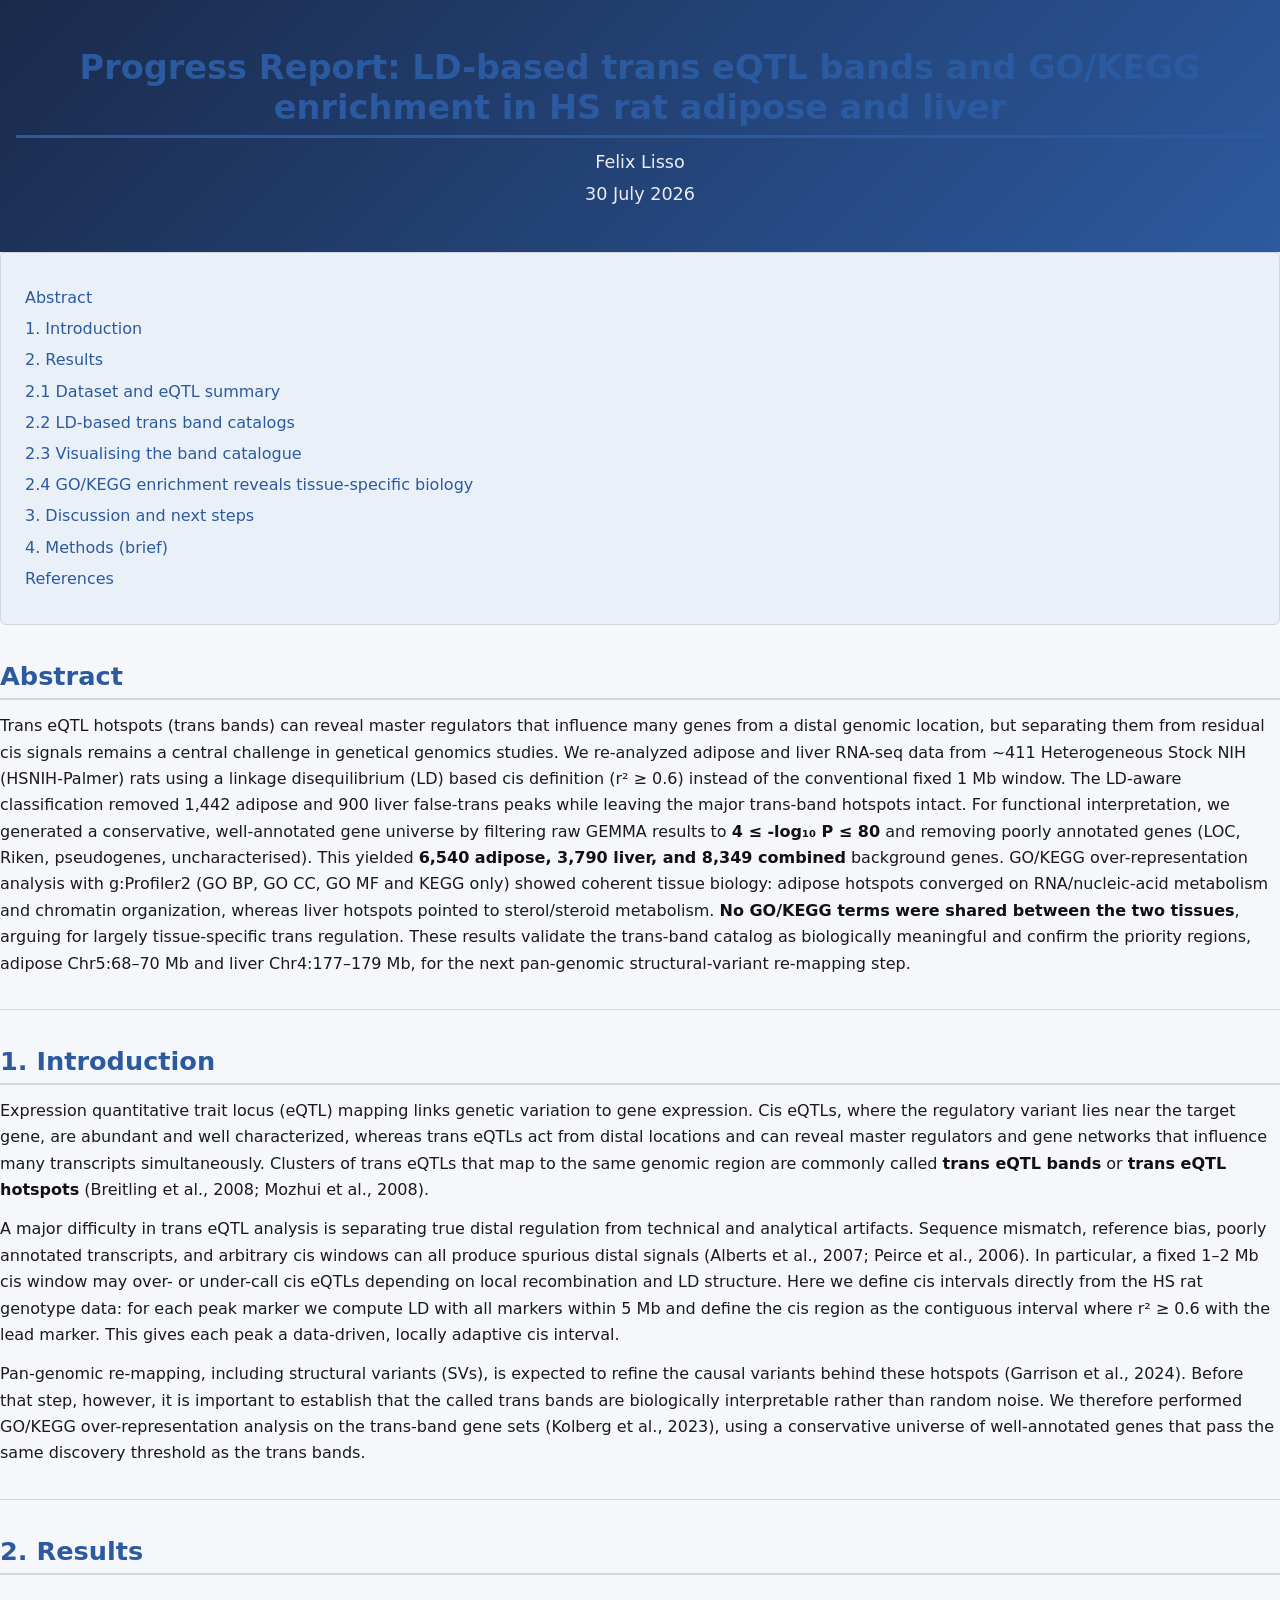
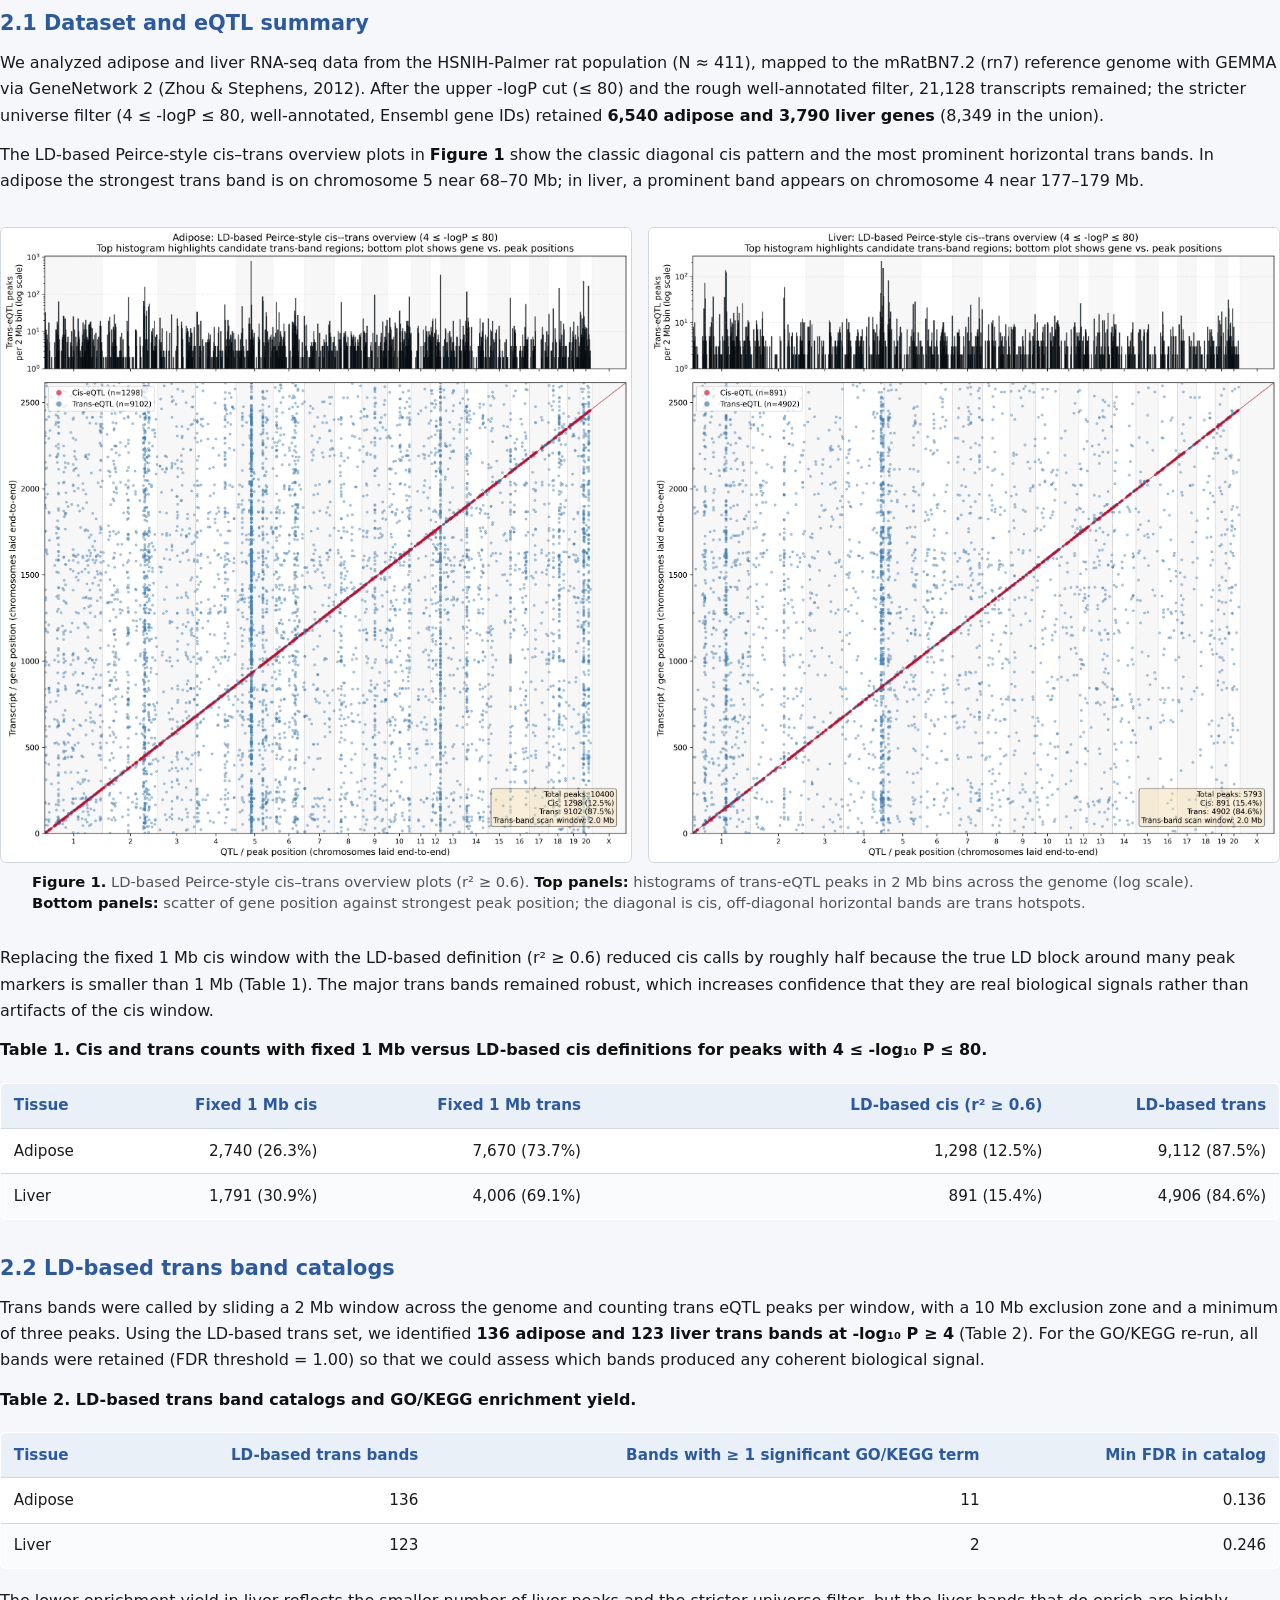
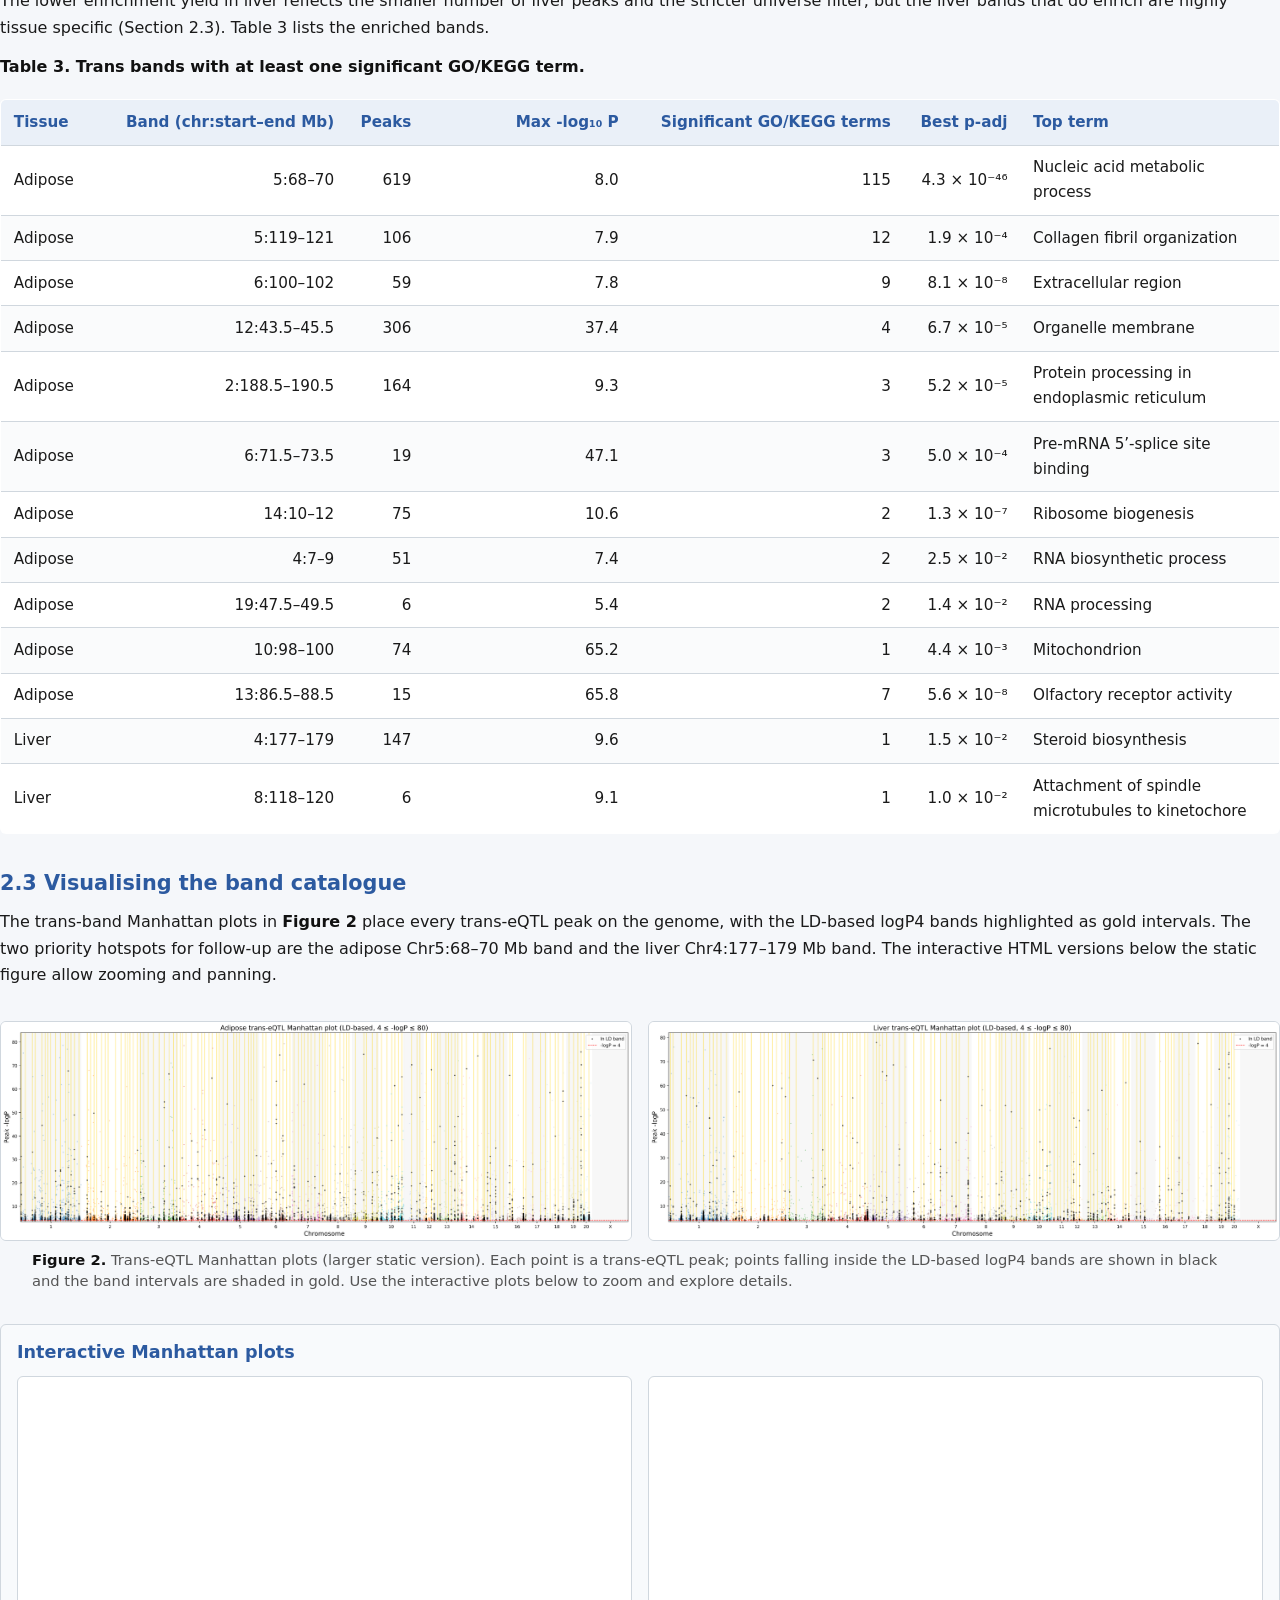
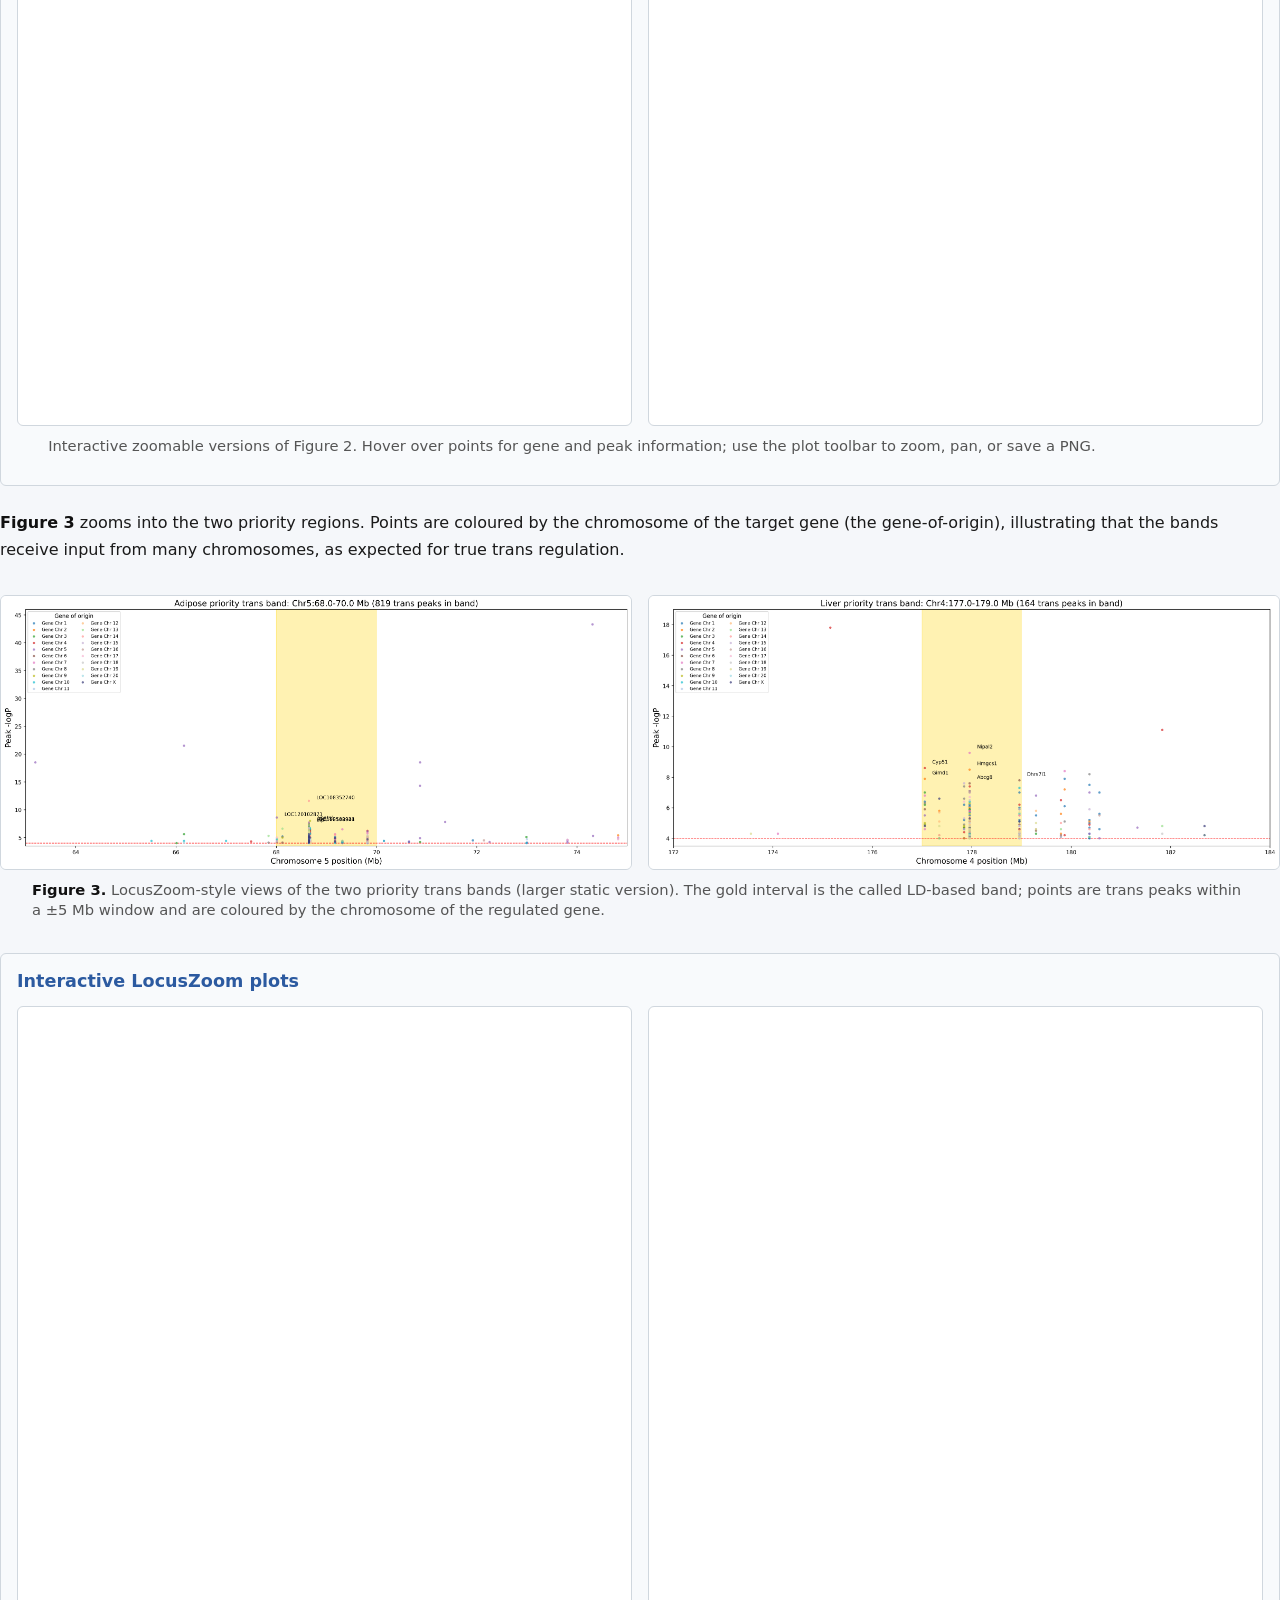
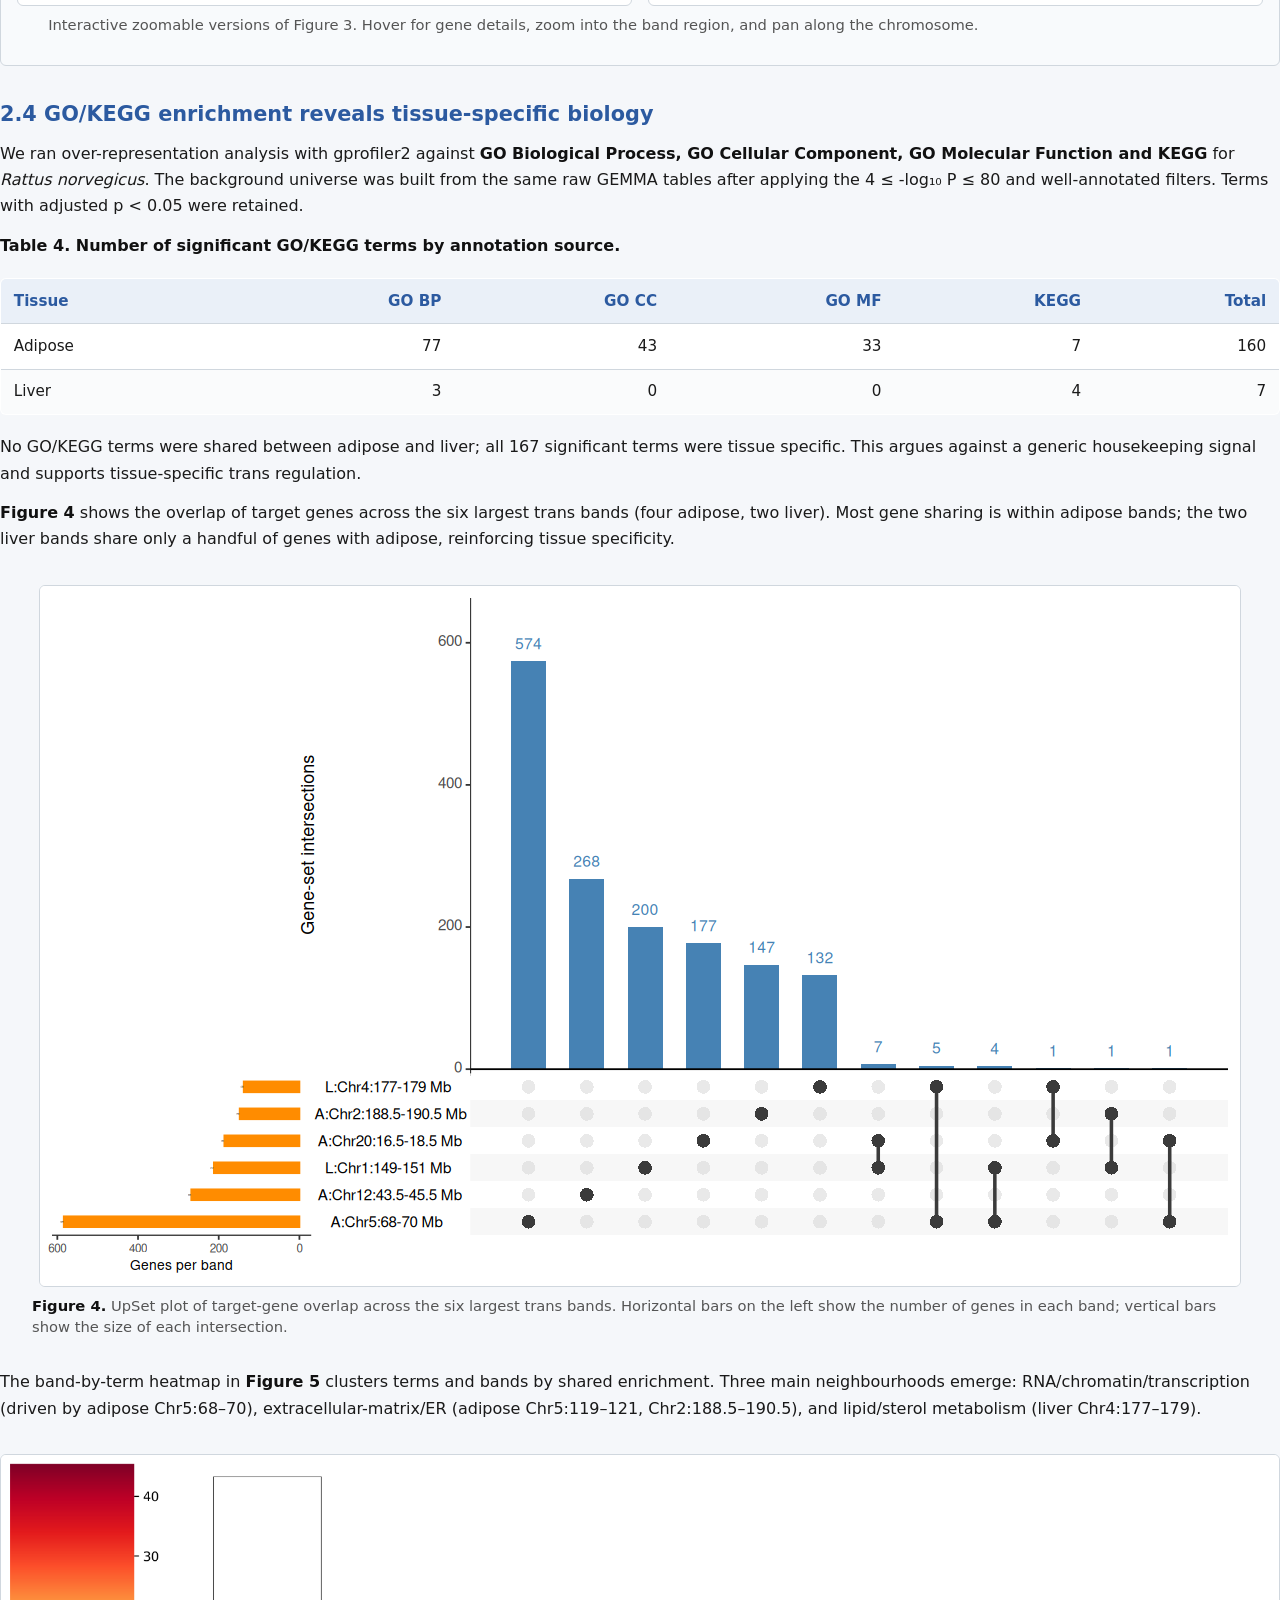
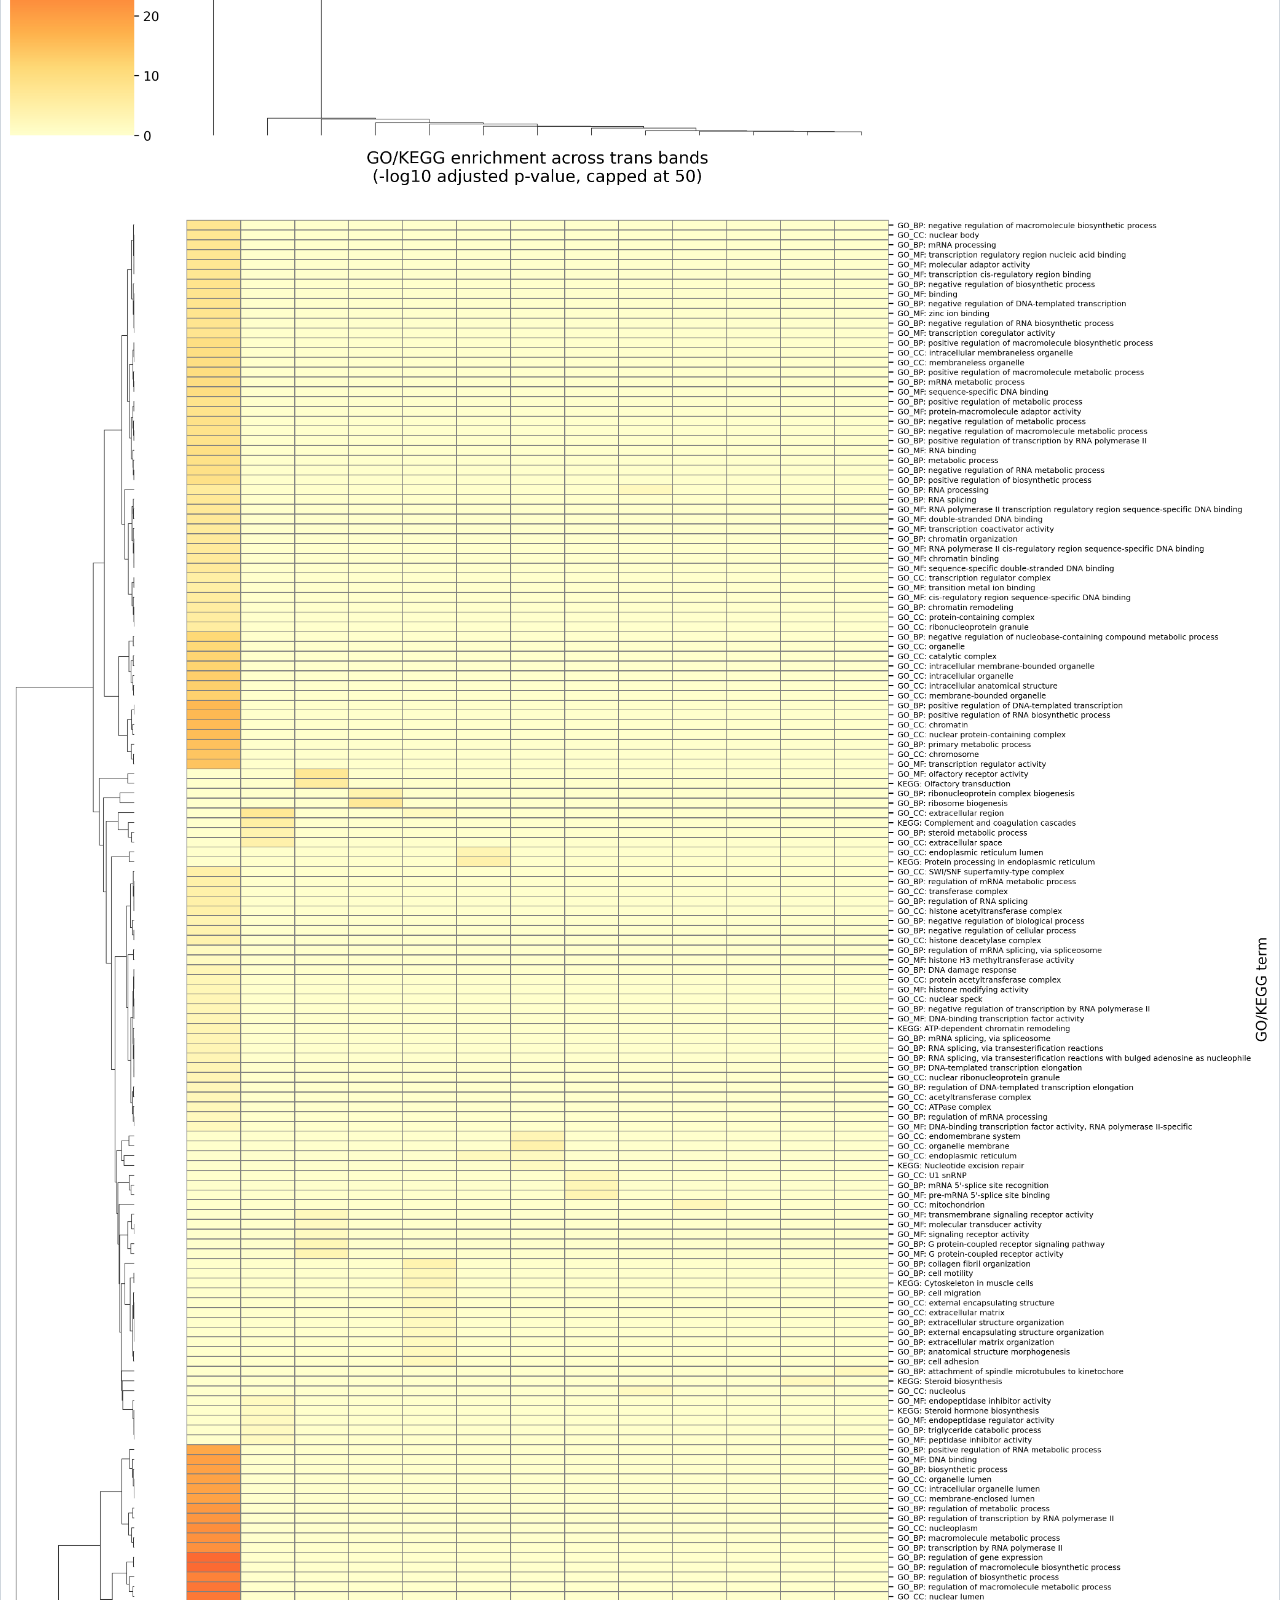
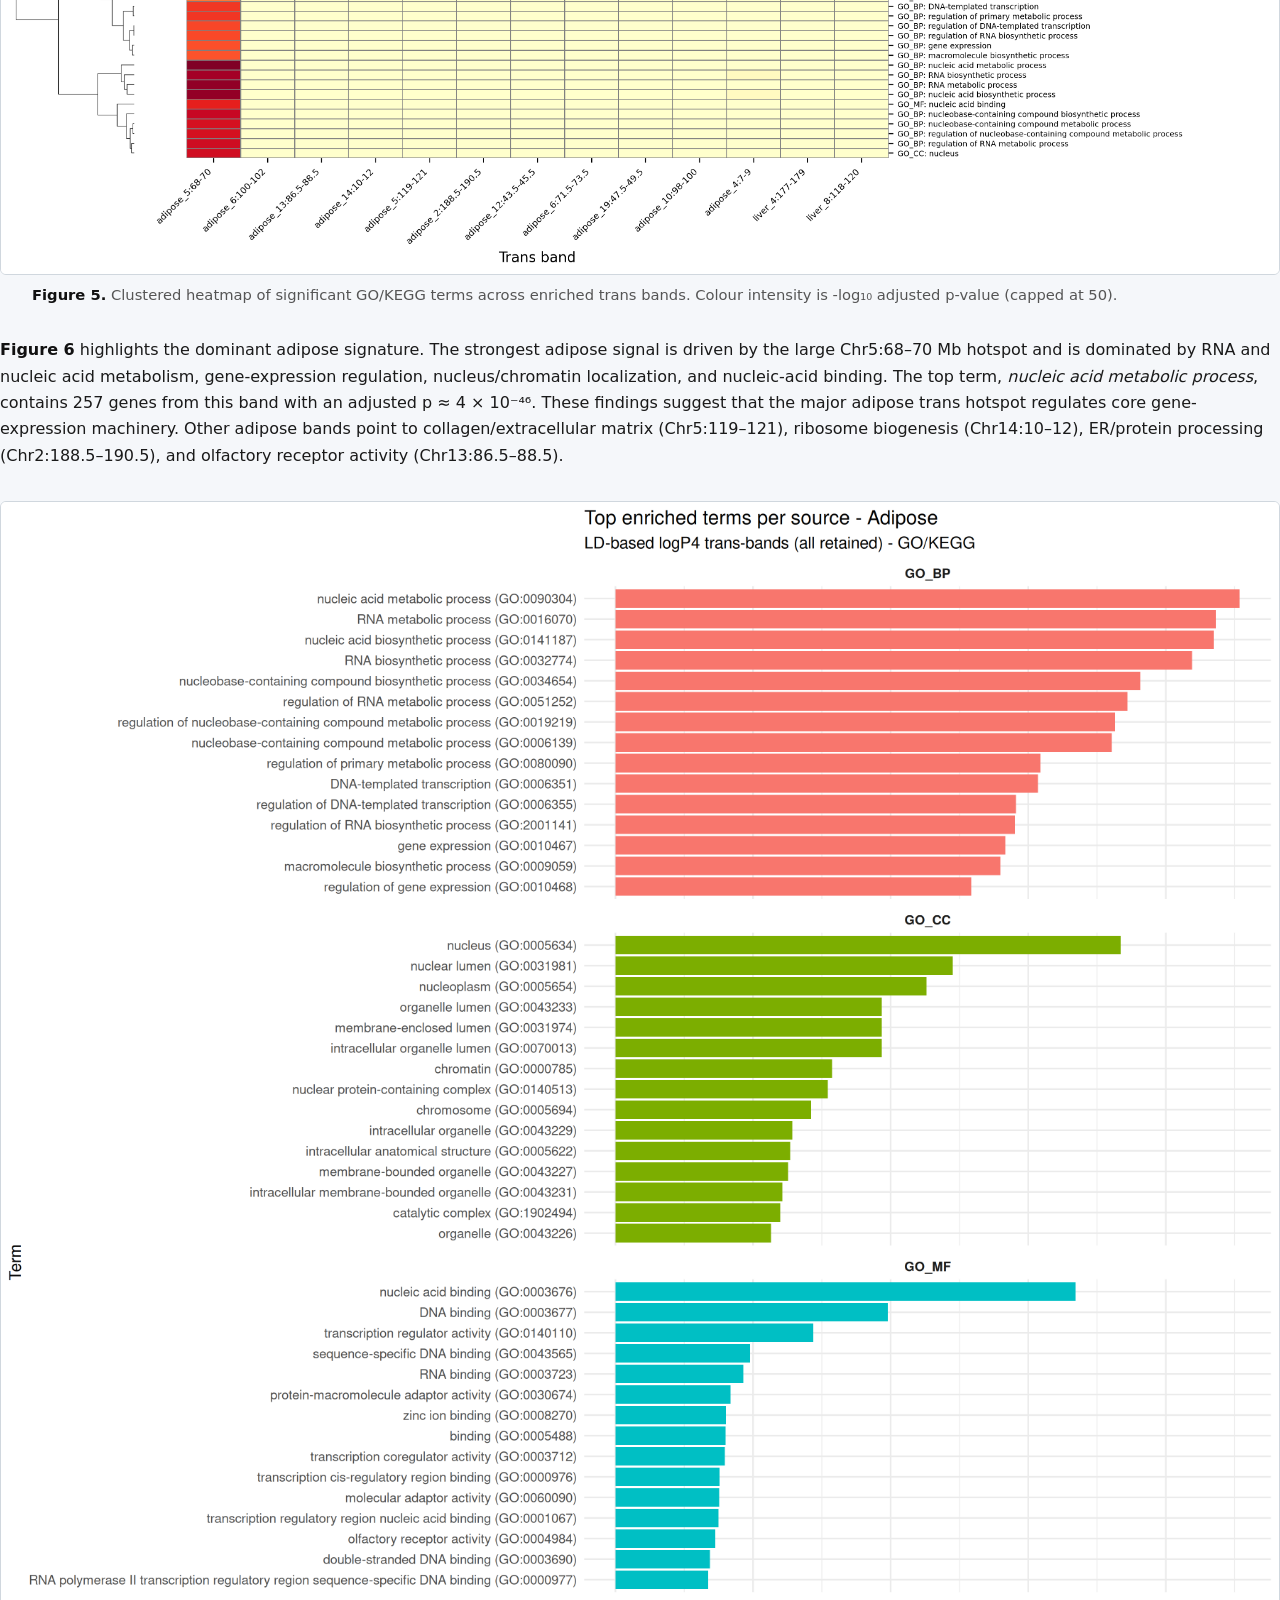
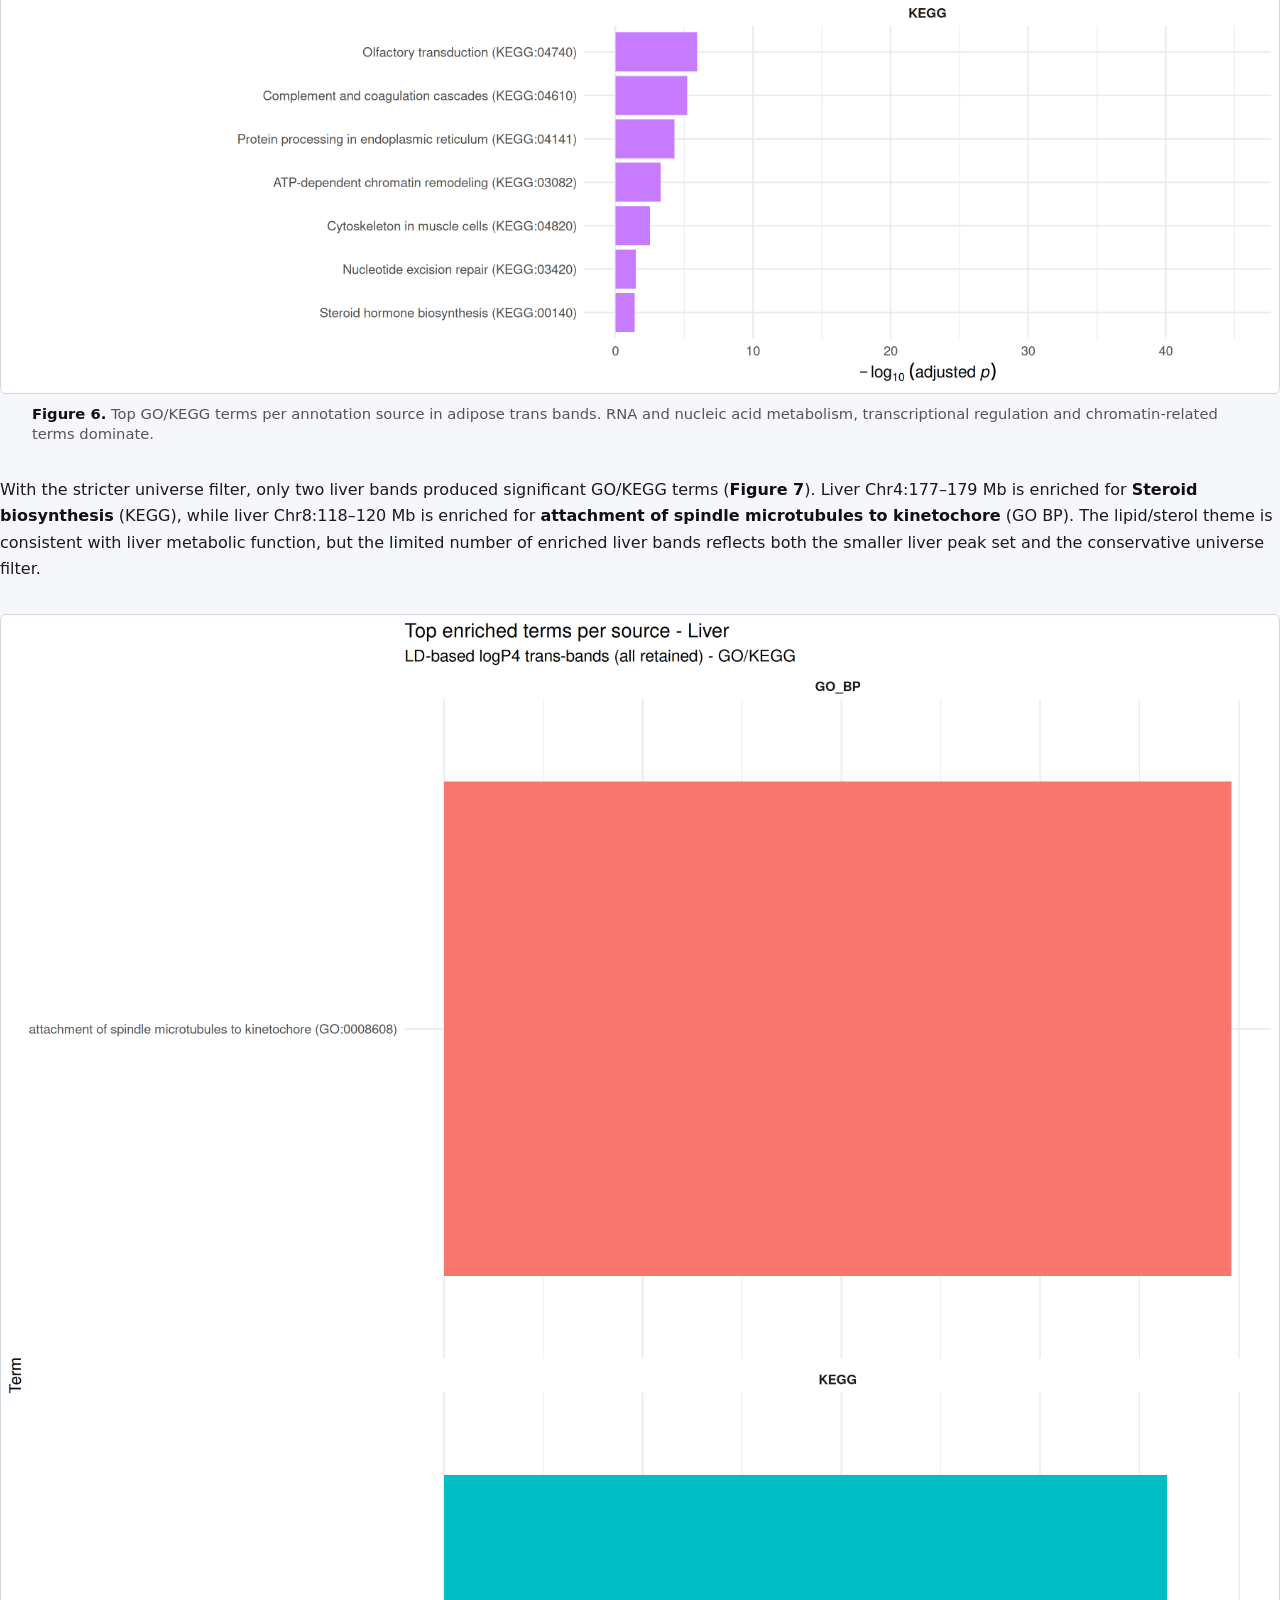
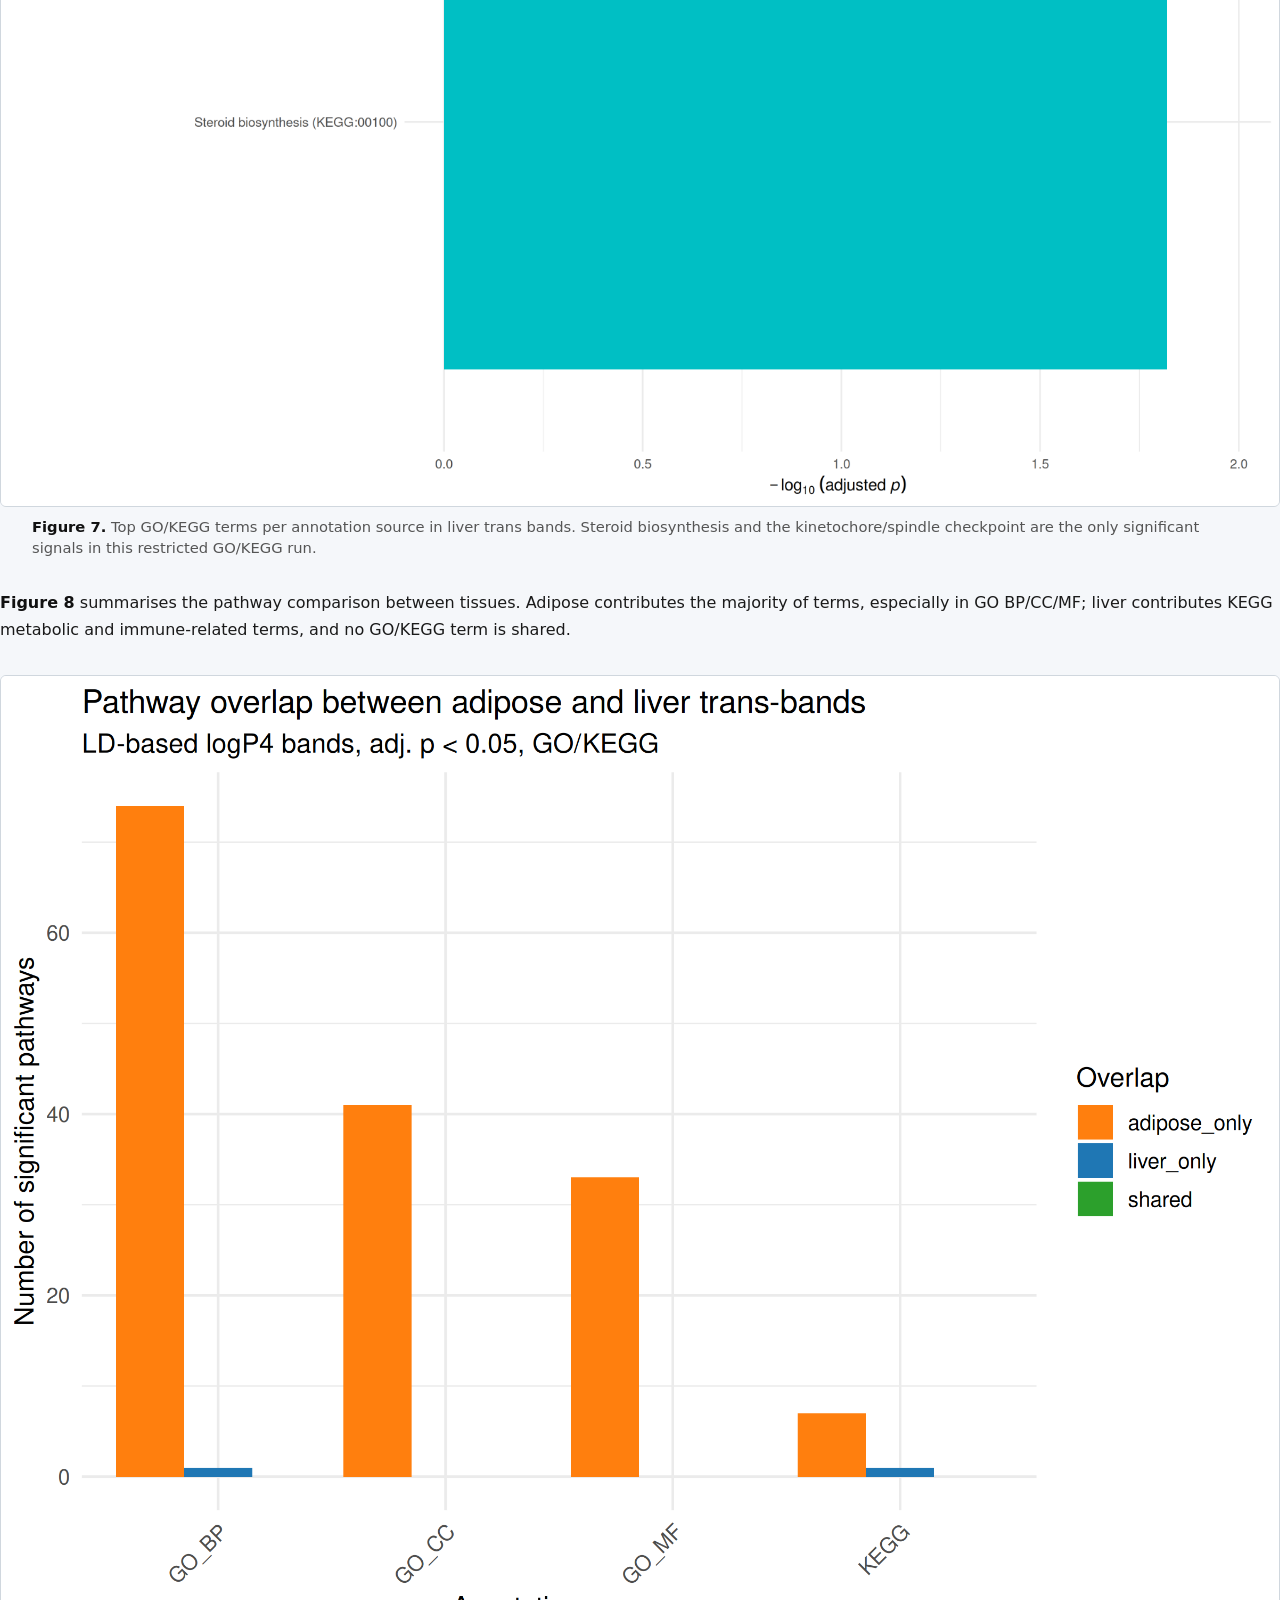
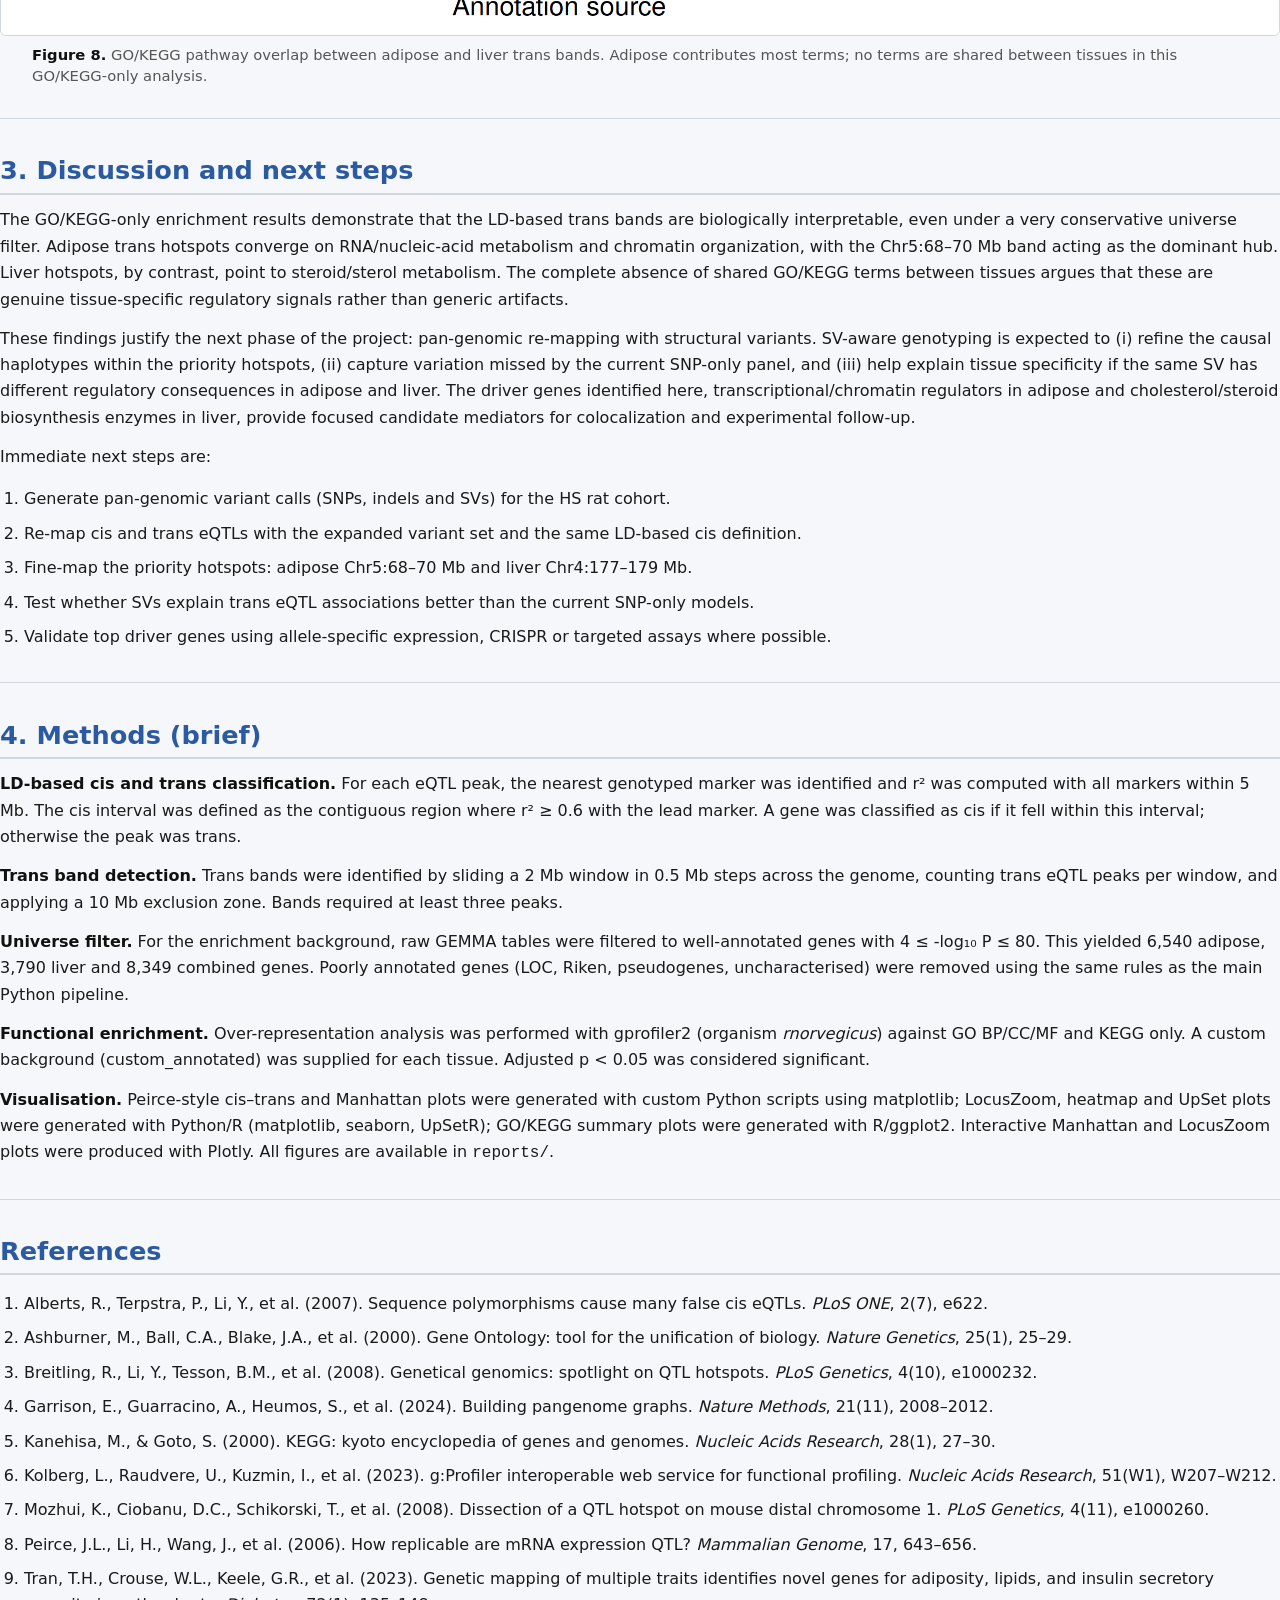
==== index.html @ fefc5298 "Initial report: HS rats adipose-liver eQTL trans-bands (interactive)" ====
<!DOCTYPE html>
<html xmlns="http://www.w3.org/1999/xhtml" lang="" xml:lang="">
<head>
  <meta charset="utf-8" />
  <meta name="generator" content="pandoc" />
  <meta name="viewport" content="width=device-width, initial-scale=1.0, user-scalable=yes" />
  <meta name="author" content="Felix Lisso" />
  <meta name="dcterms.date" content="2026-07-30" />
  <title>Progress Report: LD-based trans eQTL bands and GO/KEGG enrichment in HS rat adipose and liver</title>
  <style>
    code{white-space: pre-wrap;}
    span.smallcaps{font-variant: small-caps;}
    div.columns{display: flex; gap: min(4vw, 1.5em);}
    div.column{flex: auto; overflow-x: auto;}
    div.hanging-indent{margin-left: 1.5em; text-indent: -1.5em;}
    ul.task-list{list-style: none;}
    ul.task-list li input[type="checkbox"] {
      width: 0.8em;
      margin: 0 0.8em 0.2em -1.6em;
      vertical-align: middle;
    }
    .display.math{display: block; text-align: center; margin: 0.5rem auto;}
  </style>
  <link rel="stylesheet" href="progress_report_style.css" />
  <!--[if lt IE 9]>
  <![endif]-->
</head>
<body>
<header id="title-block-header">
<h1 class="title">Progress Report: LD-based trans eQTL bands and GO/KEGG
enrichment in HS rat adipose and liver</h1>
<p class="author">Felix Lisso</p>
<p class="date">30 July 2026</p>
</header>
<nav id="TOC" role="doc-toc">
<ul>
<li><a href="#abstract" id="toc-abstract">Abstract</a></li>
<li><a href="#introduction" id="toc-introduction">1.
Introduction</a></li>
<li><a href="#results" id="toc-results">2. Results</a>
<ul>
<li><a href="#dataset-and-eqtl-summary"
id="toc-dataset-and-eqtl-summary">2.1 Dataset and eQTL summary</a></li>
<li><a href="#ld-based-trans-band-catalogs"
id="toc-ld-based-trans-band-catalogs">2.2 LD-based trans band
catalogs</a></li>
<li><a href="#visualising-the-band-catalogue"
id="toc-visualising-the-band-catalogue">2.3 Visualising the band
catalogue</a></li>
<li><a href="#gokegg-enrichment-reveals-tissue-specific-biology"
id="toc-gokegg-enrichment-reveals-tissue-specific-biology">2.4 GO/KEGG
enrichment reveals tissue-specific biology</a></li>
</ul></li>
<li><a href="#discussion-and-next-steps"
id="toc-discussion-and-next-steps">3. Discussion and next steps</a></li>
<li><a href="#methods-brief" id="toc-methods-brief">4. Methods
(brief)</a></li>
<li><a href="#references" id="toc-references">References</a></li>
</ul>
</nav>
<p><link rel="stylesheet" href="progress_report_style.css"></p>
<h2 id="abstract">Abstract</h2>
<p>Trans eQTL hotspots (trans bands) can reveal master regulators that
influence many genes from a distal genomic location, but separating them
from residual cis signals remains a central challenge in genetical
genomics studies. We re-analyzed adipose and liver RNA-seq data from
~411 Heterogeneous Stock NIH (HSNIH-Palmer) rats using a linkage
disequilibrium (LD) based cis definition (r² ≥ 0.6) instead of the
conventional fixed 1 Mb window. The LD-aware classification removed
1,442 adipose and 900 liver false-trans peaks while leaving the major
trans-band hotspots intact. For functional interpretation, we generated
a conservative, well-annotated gene universe by filtering raw GEMMA
results to <strong>4 ≤ -log₁₀ P ≤ 80</strong> and removing poorly
annotated genes (LOC, Riken, pseudogenes, uncharacterised). This yielded
<strong>6,540 adipose, 3,790 liver, and 8,349 combined</strong>
background genes. GO/KEGG over-representation analysis with g:Profiler2
(GO BP, GO CC, GO MF and KEGG only) showed coherent tissue biology:
adipose hotspots converged on RNA/nucleic-acid metabolism and chromatin
organization, whereas liver hotspots pointed to sterol/steroid
metabolism. <strong>No GO/KEGG terms were shared between the two
tissues</strong>, arguing for largely tissue-specific trans regulation.
These results validate the trans-band catalog as biologically meaningful
and confirm the priority regions, adipose Chr5:68–70 Mb and liver
Chr4:177–179 Mb, for the next pan-genomic structural-variant re-mapping
step.</p>
<hr />
<h2 id="introduction">1. Introduction</h2>
<p>Expression quantitative trait locus (eQTL) mapping links genetic
variation to gene expression. Cis eQTLs, where the regulatory variant
lies near the target gene, are abundant and well characterized, whereas
trans eQTLs act from distal locations and can reveal master regulators
and gene networks that influence many transcripts simultaneously.
Clusters of trans eQTLs that map to the same genomic region are commonly
called <strong>trans eQTL bands</strong> or <strong>trans eQTL
hotspots</strong> (Breitling et al., 2008; Mozhui et al., 2008).</p>
<p>A major difficulty in trans eQTL analysis is separating true distal
regulation from technical and analytical artifacts. Sequence mismatch,
reference bias, poorly annotated transcripts, and arbitrary cis windows
can all produce spurious distal signals (Alberts et al., 2007; Peirce et
al., 2006). In particular, a fixed 1–2 Mb cis window may over- or
under-call cis eQTLs depending on local recombination and LD structure.
Here we define cis intervals directly from the HS rat genotype data: for
each peak marker we compute LD with all markers within 5 Mb and define
the cis region as the contiguous interval where r² ≥ 0.6 with the lead
marker. This gives each peak a data-driven, locally adaptive cis
interval.</p>
<p>Pan-genomic re-mapping, including structural variants (SVs), is
expected to refine the causal variants behind these hotspots (Garrison
et al., 2024). Before that step, however, it is important to establish
that the called trans bands are biologically interpretable rather than
random noise. We therefore performed GO/KEGG over-representation
analysis on the trans-band gene sets (Kolberg et al., 2023), using a
conservative universe of well-annotated genes that pass the same
discovery threshold as the trans bands.</p>
<hr />
<h2 id="results">2. Results</h2>
<h3 id="dataset-and-eqtl-summary">2.1 Dataset and eQTL summary</h3>
<p>We analyzed adipose and liver RNA-seq data from the HSNIH-Palmer rat
population (N ≈ 411), mapped to the mRatBN7.2 (rn7) reference genome
with GEMMA via GeneNetwork 2 (Zhou &amp; Stephens, 2012). After the
upper -logP cut (≤ 80) and the rough well-annotated filter, 21,128
transcripts remained; the stricter universe filter (4 ≤ -logP ≤ 80,
well-annotated, Ensembl gene IDs) retained <strong>6,540 adipose and
3,790 liver genes</strong> (8,349 in the union).</p>
<p>The LD-based Peirce-style cis–trans overview plots in <strong>Figure
1</strong> show the classic diagonal cis pattern and the most prominent
horizontal trans bands. In adipose the strongest trans band is on
chromosome 5 near 68–70 Mb; in liver, a prominent band appears on
chromosome 4 near 177–179 Mb.</p>
<figure id="fig-peirce">
<div class="two-col">
<img src="peirce_cis_trans_ld_adipose.png" alt="Adipose LD-based Peirce plot" />
<img src="peirce_cis_trans_ld_liver.png" alt="Liver LD-based Peirce plot" />
</div>
<figcaption>
<strong>Figure 1.</strong> LD-based Peirce-style cis–trans overview
plots (r² ≥ 0.6). <strong>Top panels:</strong> histograms of trans-eQTL
peaks in 2 Mb bins across the genome (log scale). <strong>Bottom
panels:</strong> scatter of gene position against strongest peak
position; the diagonal is cis, off-diagonal horizontal bands are trans
hotspots.
</figcaption>
</figure>
<p>Replacing the fixed 1 Mb cis window with the LD-based definition (r²
≥ 0.6) reduced cis calls by roughly half because the true LD block
around many peak markers is smaller than 1 Mb (Table 1). The major trans
bands remained robust, which increases confidence that they are real
biological signals rather than artifacts of the cis window.</p>
<p><strong>Table 1. Cis and trans counts with fixed 1 Mb versus LD-based
cis definitions for peaks with 4 ≤ -log₁₀ P ≤ 80.</strong></p>
<table>
<colgroup>
<col style="width: 8%" />
<col style="width: 17%" />
<col style="width: 20%" />
<col style="width: 35%" />
<col style="width: 17%" />
</colgroup>
<thead>
<tr class="header">
<th>Tissue</th>
<th style="text-align: right;">Fixed 1 Mb cis</th>
<th style="text-align: right;">Fixed 1 Mb trans</th>
<th style="text-align: right;">LD-based cis (r² ≥ 0.6)</th>
<th style="text-align: right;">LD-based trans</th>
</tr>
</thead>
<tbody>
<tr class="odd">
<td>Adipose</td>
<td style="text-align: right;">2,740 (26.3%)</td>
<td style="text-align: right;">7,670 (73.7%)</td>
<td style="text-align: right;">1,298 (12.5%)</td>
<td style="text-align: right;">9,112 (87.5%)</td>
</tr>
<tr class="even">
<td>Liver</td>
<td style="text-align: right;">1,791 (30.9%)</td>
<td style="text-align: right;">4,006 (69.1%)</td>
<td style="text-align: right;">891 (15.4%)</td>
<td style="text-align: right;">4,906 (84.6%)</td>
</tr>
</tbody>
</table>
<h3 id="ld-based-trans-band-catalogs">2.2 LD-based trans band
catalogs</h3>
<p>Trans bands were called by sliding a 2 Mb window across the genome
and counting trans eQTL peaks per window, with a 10 Mb exclusion zone
and a minimum of three peaks. Using the LD-based trans set, we
identified <strong>136 adipose and 123 liver trans bands at -log₁₀ P ≥
4</strong> (Table 2). For the GO/KEGG re-run, all bands were retained
(FDR threshold = 1.00) so that we could assess which bands produced any
coherent biological signal.</p>
<p><strong>Table 2. LD-based trans band catalogs and GO/KEGG enrichment
yield.</strong></p>
<table>
<colgroup>
<col style="width: 8%" />
<col style="width: 25%" />
<col style="width: 43%" />
<col style="width: 22%" />
</colgroup>
<thead>
<tr class="header">
<th>Tissue</th>
<th style="text-align: right;">LD-based trans bands</th>
<th style="text-align: right;">Bands with ≥ 1 significant GO/KEGG
term</th>
<th style="text-align: right;">Min FDR in catalog</th>
</tr>
</thead>
<tbody>
<tr class="odd">
<td>Adipose</td>
<td style="text-align: right;">136</td>
<td style="text-align: right;">11</td>
<td style="text-align: right;">0.136</td>
</tr>
<tr class="even">
<td>Liver</td>
<td style="text-align: right;">123</td>
<td style="text-align: right;">2</td>
<td style="text-align: right;">0.246</td>
</tr>
</tbody>
</table>
<p>The lower enrichment yield in liver reflects the smaller number of
liver peaks and the stricter universe filter, but the liver bands that
do enrich are highly tissue specific (Section 2.3). Table 3 lists the
enriched bands.</p>
<p><strong>Table 3. Trans bands with at least one significant GO/KEGG
term.</strong></p>
<table>
<colgroup>
<col style="width: 6%" />
<col style="width: 20%" />
<col style="width: 5%" />
<col style="width: 16%" />
<col style="width: 21%" />
<col style="width: 9%" />
<col style="width: 20%" />
</colgroup>
<thead>
<tr class="header">
<th>Tissue</th>
<th style="text-align: right;">Band (chr:start–end Mb)</th>
<th style="text-align: right;">Peaks</th>
<th style="text-align: right;">Max -log₁₀ P</th>
<th style="text-align: right;">Significant GO/KEGG terms</th>
<th style="text-align: right;">Best p-adj</th>
<th>Top term</th>
</tr>
</thead>
<tbody>
<tr class="odd">
<td>Adipose</td>
<td style="text-align: right;">5:68–70</td>
<td style="text-align: right;">619</td>
<td style="text-align: right;">8.0</td>
<td style="text-align: right;">115</td>
<td style="text-align: right;">4.3 × 10⁻⁴⁶</td>
<td>Nucleic acid metabolic process</td>
</tr>
<tr class="even">
<td>Adipose</td>
<td style="text-align: right;">5:119–121</td>
<td style="text-align: right;">106</td>
<td style="text-align: right;">7.9</td>
<td style="text-align: right;">12</td>
<td style="text-align: right;">1.9 × 10⁻⁴</td>
<td>Collagen fibril organization</td>
</tr>
<tr class="odd">
<td>Adipose</td>
<td style="text-align: right;">6:100–102</td>
<td style="text-align: right;">59</td>
<td style="text-align: right;">7.8</td>
<td style="text-align: right;">9</td>
<td style="text-align: right;">8.1 × 10⁻⁸</td>
<td>Extracellular region</td>
</tr>
<tr class="even">
<td>Adipose</td>
<td style="text-align: right;">12:43.5–45.5</td>
<td style="text-align: right;">306</td>
<td style="text-align: right;">37.4</td>
<td style="text-align: right;">4</td>
<td style="text-align: right;">6.7 × 10⁻⁵</td>
<td>Organelle membrane</td>
</tr>
<tr class="odd">
<td>Adipose</td>
<td style="text-align: right;">2:188.5–190.5</td>
<td style="text-align: right;">164</td>
<td style="text-align: right;">9.3</td>
<td style="text-align: right;">3</td>
<td style="text-align: right;">5.2 × 10⁻⁵</td>
<td>Protein processing in endoplasmic reticulum</td>
</tr>
<tr class="even">
<td>Adipose</td>
<td style="text-align: right;">6:71.5–73.5</td>
<td style="text-align: right;">19</td>
<td style="text-align: right;">47.1</td>
<td style="text-align: right;">3</td>
<td style="text-align: right;">5.0 × 10⁻⁴</td>
<td>Pre-mRNA 5’-splice site binding</td>
</tr>
<tr class="odd">
<td>Adipose</td>
<td style="text-align: right;">14:10–12</td>
<td style="text-align: right;">75</td>
<td style="text-align: right;">10.6</td>
<td style="text-align: right;">2</td>
<td style="text-align: right;">1.3 × 10⁻⁷</td>
<td>Ribosome biogenesis</td>
</tr>
<tr class="even">
<td>Adipose</td>
<td style="text-align: right;">4:7–9</td>
<td style="text-align: right;">51</td>
<td style="text-align: right;">7.4</td>
<td style="text-align: right;">2</td>
<td style="text-align: right;">2.5 × 10⁻²</td>
<td>RNA biosynthetic process</td>
</tr>
<tr class="odd">
<td>Adipose</td>
<td style="text-align: right;">19:47.5–49.5</td>
<td style="text-align: right;">6</td>
<td style="text-align: right;">5.4</td>
<td style="text-align: right;">2</td>
<td style="text-align: right;">1.4 × 10⁻²</td>
<td>RNA processing</td>
</tr>
<tr class="even">
<td>Adipose</td>
<td style="text-align: right;">10:98–100</td>
<td style="text-align: right;">74</td>
<td style="text-align: right;">65.2</td>
<td style="text-align: right;">1</td>
<td style="text-align: right;">4.4 × 10⁻³</td>
<td>Mitochondrion</td>
</tr>
<tr class="odd">
<td>Adipose</td>
<td style="text-align: right;">13:86.5–88.5</td>
<td style="text-align: right;">15</td>
<td style="text-align: right;">65.8</td>
<td style="text-align: right;">7</td>
<td style="text-align: right;">5.6 × 10⁻⁸</td>
<td>Olfactory receptor activity</td>
</tr>
<tr class="even">
<td>Liver</td>
<td style="text-align: right;">4:177–179</td>
<td style="text-align: right;">147</td>
<td style="text-align: right;">9.6</td>
<td style="text-align: right;">1</td>
<td style="text-align: right;">1.5 × 10⁻²</td>
<td>Steroid biosynthesis</td>
</tr>
<tr class="odd">
<td>Liver</td>
<td style="text-align: right;">8:118–120</td>
<td style="text-align: right;">6</td>
<td style="text-align: right;">9.1</td>
<td style="text-align: right;">1</td>
<td style="text-align: right;">1.0 × 10⁻²</td>
<td>Attachment of spindle microtubules to kinetochore</td>
</tr>
</tbody>
</table>
<h3 id="visualising-the-band-catalogue">2.3 Visualising the band
catalogue</h3>
<p>The trans-band Manhattan plots in <strong>Figure 2</strong> place
every trans-eQTL peak on the genome, with the LD-based logP4 bands
highlighted as gold intervals. The two priority hotspots for follow-up
are the adipose Chr5:68–70 Mb band and the liver Chr4:177–179 Mb band.
The interactive HTML versions below the static figure allow zooming and
panning.</p>
<figure id="fig-manhattan">
<div class="two-col">
<img src="transband_manhattan_adipose_large.png" alt="Adipose trans-band Manhattan" />
<img src="transband_manhattan_liver_large.png" alt="Liver trans-band Manhattan" />
</div>
<figcaption>
<strong>Figure 2.</strong> Trans-eQTL Manhattan plots (larger static
version). Each point is a trans-eQTL peak; points falling inside the
LD-based logP4 bands are shown in black and the band intervals are
shaded in gold. Use the interactive plots below to zoom and explore
details.
</figcaption>
</figure>
<div class="interactive">
<h4>
Interactive Manhattan plots
</h4>
<div class="two-col">
<iframe src="transband_manhattan_adipose.html" width="100%" height="650px" frameborder="0"></iframe>
<iframe src="transband_manhattan_liver.html" width="100%" height="650px" frameborder="0"></iframe>
</div>
<p class="caption">
Interactive zoomable versions of Figure 2. Hover over points for gene
and peak information; use the plot toolbar to zoom, pan, or save a PNG.
</p>
</div>
<p><strong>Figure 3</strong> zooms into the two priority regions. Points
are coloured by the chromosome of the target gene (the gene-of-origin),
illustrating that the bands receive input from many chromosomes, as
expected for true trans regulation.</p>
<figure id="fig-locuszoom">
<div class="two-col">
<img src="locuszoom_adipose_chr5_68-70_large.png" alt="Adipose Chr5:68-70 Mb" />
<img src="locuszoom_liver_chr4_177-179_large.png" alt="Liver Chr4:177-179 Mb" />
</div>
<figcaption>
<strong>Figure 3.</strong> LocusZoom-style views of the two priority
trans bands (larger static version). The gold interval is the called
LD-based band; points are trans peaks within a ±5 Mb window and are
coloured by the chromosome of the regulated gene.
</figcaption>
</figure>
<div class="interactive">
<h4>
Interactive LocusZoom plots
</h4>
<div class="two-col">
<iframe src="locuszoom_adipose_chr5_68-70.html" width="100%" height="600px" frameborder="0"></iframe>
<iframe src="locuszoom_liver_chr4_177-179.html" width="100%" height="600px" frameborder="0"></iframe>
</div>
<p class="caption">
Interactive zoomable versions of Figure 3. Hover for gene details, zoom
into the band region, and pan along the chromosome.
</p>
</div>
<h3 id="gokegg-enrichment-reveals-tissue-specific-biology">2.4 GO/KEGG
enrichment reveals tissue-specific biology</h3>
<p>We ran over-representation analysis with gprofiler2 against
<strong>GO Biological Process, GO Cellular Component, GO Molecular
Function and KEGG</strong> for <em>Rattus norvegicus</em>. The
background universe was built from the same raw GEMMA tables after
applying the 4 ≤ -log₁₀ P ≤ 80 and well-annotated filters. Terms with
adjusted p &lt; 0.05 were retained.</p>
<p><strong>Table 4. Number of significant GO/KEGG terms by annotation
source.</strong></p>
<table>
<thead>
<tr class="header">
<th>Tissue</th>
<th style="text-align: right;">GO BP</th>
<th style="text-align: right;">GO CC</th>
<th style="text-align: right;">GO MF</th>
<th style="text-align: right;">KEGG</th>
<th style="text-align: right;">Total</th>
</tr>
</thead>
<tbody>
<tr class="odd">
<td>Adipose</td>
<td style="text-align: right;">77</td>
<td style="text-align: right;">43</td>
<td style="text-align: right;">33</td>
<td style="text-align: right;">7</td>
<td style="text-align: right;">160</td>
</tr>
<tr class="even">
<td>Liver</td>
<td style="text-align: right;">3</td>
<td style="text-align: right;">0</td>
<td style="text-align: right;">0</td>
<td style="text-align: right;">4</td>
<td style="text-align: right;">7</td>
</tr>
</tbody>
</table>
<p>No GO/KEGG terms were shared between adipose and liver; all 167
significant terms were tissue specific. This argues against a generic
housekeeping signal and supports tissue-specific trans regulation.</p>
<p><strong>Figure 4</strong> shows the overlap of target genes across
the six largest trans bands (four adipose, two liver). Most gene sharing
is within adipose bands; the two liver bands share only a handful of
genes with adipose, reinforcing tissue specificity.</p>
<figure id="fig-upset">
<img src="upset_top_bands.png" alt="UpSet plot of target gene overlap across the largest trans bands" />
<figcaption>
<strong>Figure 4.</strong> UpSet plot of target-gene overlap across the
six largest trans bands. Horizontal bars on the left show the number of
genes in each band; vertical bars show the size of each intersection.
</figcaption>
</figure>
<p>The band-by-term heatmap in <strong>Figure 5</strong> clusters terms
and bands by shared enrichment. Three main neighbourhoods emerge:
RNA/chromatin/transcription (driven by adipose Chr5:68–70),
extracellular-matrix/ER (adipose Chr5:119–121, Chr2:188.5–190.5), and
lipid/sterol metabolism (liver Chr4:177–179).</p>
<figure id="fig-heatmap">
<img src="band_term_heatmap.png" alt="Band × term heatmap" />
<figcaption>
<strong>Figure 5.</strong> Clustered heatmap of significant GO/KEGG
terms across enriched trans bands. Colour intensity is -log₁₀ adjusted
p-value (capped at 50).
</figcaption>
</figure>
<p><strong>Figure 6</strong> highlights the dominant adipose signature.
The strongest adipose signal is driven by the large Chr5:68–70 Mb
hotspot and is dominated by RNA and nucleic acid metabolism,
gene-expression regulation, nucleus/chromatin localization, and
nucleic-acid binding. The top term, <em>nucleic acid metabolic
process</em>, contains 257 genes from this band with an adjusted p ≈ 4 ×
10⁻⁴⁶. These findings suggest that the major adipose trans hotspot
regulates core gene-expression machinery. Other adipose bands point to
collagen/extracellular matrix (Chr5:119–121), ribosome biogenesis
(Chr14:10–12), ER/protein processing (Chr2:188.5–190.5), and olfactory
receptor activity (Chr13:86.5–88.5).</p>
<figure id="fig-topterms-adipose">
<img src="enrichment_gokegg/top_terms_adipose_gokegg.png" alt="Top GO/KEGG terms in adipose trans bands" />
<figcaption>
<strong>Figure 6.</strong> Top GO/KEGG terms per annotation source in
adipose trans bands. RNA and nucleic acid metabolism, transcriptional
regulation and chromatin-related terms dominate.
</figcaption>
</figure>
<p>With the stricter universe filter, only two liver bands produced
significant GO/KEGG terms (<strong>Figure 7</strong>). Liver
Chr4:177–179 Mb is enriched for <strong>Steroid biosynthesis</strong>
(KEGG), while liver Chr8:118–120 Mb is enriched for <strong>attachment
of spindle microtubules to kinetochore</strong> (GO BP). The
lipid/sterol theme is consistent with liver metabolic function, but the
limited number of enriched liver bands reflects both the smaller liver
peak set and the conservative universe filter.</p>
<figure id="fig-topterms-liver">
<img src="enrichment_gokegg/top_terms_liver_gokegg.png" alt="Top GO/KEGG terms in liver trans bands" />
<figcaption>
<strong>Figure 7.</strong> Top GO/KEGG terms per annotation source in
liver trans bands. Steroid biosynthesis and the kinetochore/spindle
checkpoint are the only significant signals in this restricted GO/KEGG
run.
</figcaption>
</figure>
<p><strong>Figure 8</strong> summarises the pathway comparison between
tissues. Adipose contributes the majority of terms, especially in GO
BP/CC/MF; liver contributes KEGG metabolic and immune-related terms, and
no GO/KEGG term is shared.</p>
<figure id="fig-overlap">
<img src="enrichment_gokegg/pathway_overlap_tissues_gokegg.png" alt="Pathway overlap between adipose and liver trans bands" />
<figcaption>
<strong>Figure 8.</strong> GO/KEGG pathway overlap between adipose and
liver trans bands. Adipose contributes most terms; no terms are shared
between tissues in this GO/KEGG-only analysis.
</figcaption>
</figure>
<hr />
<h2 id="discussion-and-next-steps">3. Discussion and next steps</h2>
<p>The GO/KEGG-only enrichment results demonstrate that the LD-based
trans bands are biologically interpretable, even under a very
conservative universe filter. Adipose trans hotspots converge on
RNA/nucleic-acid metabolism and chromatin organization, with the
Chr5:68–70 Mb band acting as the dominant hub. Liver hotspots, by
contrast, point to steroid/sterol metabolism. The complete absence of
shared GO/KEGG terms between tissues argues that these are genuine
tissue-specific regulatory signals rather than generic artifacts.</p>
<p>These findings justify the next phase of the project: pan-genomic
re-mapping with structural variants. SV-aware genotyping is expected to
(i) refine the causal haplotypes within the priority hotspots, (ii)
capture variation missed by the current SNP-only panel, and (iii) help
explain tissue specificity if the same SV has different regulatory
consequences in adipose and liver. The driver genes identified here,
transcriptional/chromatin regulators in adipose and cholesterol/steroid
biosynthesis enzymes in liver, provide focused candidate mediators for
colocalization and experimental follow-up.</p>
<p>Immediate next steps are:</p>
<ol type="1">
<li>Generate pan-genomic variant calls (SNPs, indels and SVs) for the HS
rat cohort.</li>
<li>Re-map cis and trans eQTLs with the expanded variant set and the
same LD-based cis definition.</li>
<li>Fine-map the priority hotspots: adipose Chr5:68–70 Mb and liver
Chr4:177–179 Mb.</li>
<li>Test whether SVs explain trans eQTL associations better than the
current SNP-only models.</li>
<li>Validate top driver genes using allele-specific expression, CRISPR
or targeted assays where possible.</li>
</ol>
<hr />
<h2 id="methods-brief">4. Methods (brief)</h2>
<p><strong>LD-based cis and trans classification.</strong> For each eQTL
peak, the nearest genotyped marker was identified and r² was computed
with all markers within 5 Mb. The cis interval was defined as the
contiguous region where r² ≥ 0.6 with the lead marker. A gene was
classified as cis if it fell within this interval; otherwise the peak
was trans.</p>
<p><strong>Trans band detection.</strong> Trans bands were identified by
sliding a 2 Mb window in 0.5 Mb steps across the genome, counting trans
eQTL peaks per window, and applying a 10 Mb exclusion zone. Bands
required at least three peaks.</p>
<p><strong>Universe filter.</strong> For the enrichment background, raw
GEMMA tables were filtered to well-annotated genes with 4 ≤ -log₁₀ P ≤
80. This yielded 6,540 adipose, 3,790 liver and 8,349 combined genes.
Poorly annotated genes (LOC, Riken, pseudogenes, uncharacterised) were
removed using the same rules as the main Python pipeline.</p>
<p><strong>Functional enrichment.</strong> Over-representation analysis
was performed with gprofiler2 (organism <em>rnorvegicus</em>) against GO
BP/CC/MF and KEGG only. A custom background (custom_annotated) was
supplied for each tissue. Adjusted p &lt; 0.05 was considered
significant.</p>
<p><strong>Visualisation.</strong> Peirce-style cis–trans and Manhattan
plots were generated with custom Python scripts using matplotlib;
LocusZoom, heatmap and UpSet plots were generated with Python/R
(matplotlib, seaborn, UpSetR); GO/KEGG summary plots were generated with
R/ggplot2. Interactive Manhattan and LocusZoom plots were produced with
Plotly. All figures are available in <code>reports/</code>.</p>
<hr />
<h2 id="references">References</h2>
<ol type="1">
<li>Alberts, R., Terpstra, P., Li, Y., et al. (2007). Sequence
polymorphisms cause many false cis eQTLs. <em>PLoS ONE</em>, 2(7),
e622.</li>
<li>Ashburner, M., Ball, C.A., Blake, J.A., et al. (2000). Gene
Ontology: tool for the unification of biology. <em>Nature Genetics</em>,
25(1), 25–29.</li>
<li>Breitling, R., Li, Y., Tesson, B.M., et al. (2008). Genetical
genomics: spotlight on QTL hotspots. <em>PLoS Genetics</em>, 4(10),
e1000232.</li>
<li>Garrison, E., Guarracino, A., Heumos, S., et al. (2024). Building
pangenome graphs. <em>Nature Methods</em>, 21(11), 2008–2012.</li>
<li>Kanehisa, M., &amp; Goto, S. (2000). KEGG: kyoto encyclopedia of
genes and genomes. <em>Nucleic Acids Research</em>, 28(1), 27–30.</li>
<li>Kolberg, L., Raudvere, U., Kuzmin, I., et al. (2023). g:Profiler
interoperable web service for functional profiling. <em>Nucleic Acids
Research</em>, 51(W1), W207–W212.</li>
<li>Mozhui, K., Ciobanu, D.C., Schikorski, T., et al. (2008). Dissection
of a QTL hotspot on mouse distal chromosome 1. <em>PLoS Genetics</em>,
4(11), e1000260.</li>
<li>Peirce, J.L., Li, H., Wang, J., et al. (2006). How replicable are
mRNA expression QTL? <em>Mammalian Genome</em>, 17, 643–656.</li>
<li>Tran, T.H., Crouse, W.L., Keele, G.R., et al. (2023). Genetic
mapping of multiple traits identifies novel genes for adiposity, lipids,
and insulin secretory capacity in outbred rats. <em>Diabetes</em>,
72(1), 135–148.</li>
<li>Zhou, X., &amp; Stephens, M. (2012). Genome-wide efficient
mixed-model analysis for association studies. <em>Nature Genetics</em>,
44(7), 821–824.</li>
</ol>
</body>
</html>
---- progress_report_style.css ----
/* progress_report_style.css */

:root {
  --bg: #ffffff;
  --fg: #1a1a1a;
  --accent: #2c5aa0;
  --accent-light: #eaf0f8;
  --muted: #555555;
  --border: #d0d7de;
  --radius: 6px;
}

* {
  box-sizing: border-box;
}

body {
  font-family: "DejaVu Sans", "Noto Sans", "Liberation Sans", sans-serif;
  font-size: 16px;
  line-height: 1.65;
  color: var(--fg);
  background: #f5f7fa;
  margin: 0;
  padding: 0;
}

#title-block-header {
  background: linear-gradient(135deg, #1a2a4a 0%, #2c5aa0 100%);
  color: #fff;
  padding: 3rem 1rem 2.5rem;
  text-align: center;
  box-shadow: 0 2px 8px rgba(0,0,0,0.15);
}

#title-block-header .title {
  font-size: 2.1rem;
  font-weight: 700;
  margin: 0 0 0.6rem;
  line-height: 1.2;
}

#title-block-header .author,
#title-block-header .date {
  font-size: 1.1rem;
  font-weight: 300;
  opacity: 0.9;
  margin: 0.2rem 0;
}

main,
article {
  max-width: 1100px;
  margin: 0 auto;
  padding: 2rem 1.5rem 4rem;
  background: var(--bg);
  box-shadow: 0 0 20px rgba(0,0,0,0.06);
}

h1, h2, h3, h4 {
  color: var(--accent);
  font-weight: 600;
  margin-top: 2.2rem;
  margin-bottom: 0.8rem;
  line-height: 1.3;
}

h1 { font-size: 2rem; border-bottom: 3px solid var(--accent); padding-bottom: 0.4rem; }
h2 { font-size: 1.6rem; border-bottom: 2px solid var(--border); padding-bottom: 0.3rem; }
h3 { font-size: 1.3rem; }
h4 { font-size: 1.1rem; color: var(--muted); }

p {
  margin: 0.8rem 0;
}

strong {
  color: #111;
}

a {
  color: var(--accent);
  text-decoration: none;
}

a:hover {
  text-decoration: underline;
}

hr {
  border: 0;
  border-top: 1px solid var(--border);
  margin: 2rem 0;
}

table {
  width: 100%;
  border-collapse: collapse;
  margin: 1.2rem 0;
  font-size: 0.95rem;
  background: var(--bg);
  border: 1px solid var(--border);
  border-radius: var(--radius);
  overflow: hidden;
}

thead {
  background: var(--accent-light);
}

th, td {
  padding: 0.6rem 0.8rem;
  border-bottom: 1px solid var(--border);
  text-align: left;
}

th {
  font-weight: 600;
  color: var(--accent);
}

tr:nth-child(even) {
  background: #fafbfc;
}

tr:hover {
  background: #f0f4fa;
}

figure {
  margin: 2rem 0;
  text-align: center;
  page-break-inside: avoid;
}

figure img {
  max-width: 100%;
  height: auto;
  display: block;
  margin: 0 auto;
  border: 1px solid var(--border);
  border-radius: var(--radius);
  background: #fff;
}

.two-col {
  display: grid;
  grid-template-columns: 1fr 1fr;
  gap: 1rem;
  align-items: start;
}

@media (max-width: 800px) {
  .two-col {
    grid-template-columns: 1fr;
  }
}

.two-col img {
  width: 100%;
  border: 1px solid var(--border);
  border-radius: var(--radius);
  background: #fff;
}

figcaption,
.caption {
  font-size: 0.92rem;
  color: var(--muted);
  margin-top: 0.6rem;
  line-height: 1.4;
  text-align: left;
  max-width: 95%;
  margin-left: auto;
  margin-right: auto;
}

.interactive {
  background: #f8fafc;
  border: 1px solid var(--border);
  border-radius: var(--radius);
  padding: 1rem;
  margin: 1.5rem 0;
}

.interactive h4 {
  margin-top: 0;
  color: var(--accent);
}

.interactive iframe {
  width: 100%;
  border: 1px solid var(--border);
  border-radius: var(--radius);
  background: #fff;
}

ol {
  padding-left: 1.5rem;
}

ol li {
  margin: 0.5rem 0;
}

#TOC {
  background: var(--accent-light);
  border: 1px solid var(--border);
  border-radius: var(--radius);
  padding: 1rem 1.5rem;
  margin-bottom: 2rem;
}

#TOC ul {
  list-style: none;
  padding-left: 0;
}

#TOC li {
  margin: 0.3rem 0;
}

#TOC a {
  color: var(--accent);
}

footer {
  max-width: 1100px;
  margin: 0 auto;
  padding: 1rem 1.5rem 3rem;
  font-size: 0.85rem;
  color: var(--muted);
  text-align: center;
}
---- progress_report_style.css ----
/* progress_report_style.css */

:root {
  --bg: #ffffff;
  --fg: #1a1a1a;
  --accent: #2c5aa0;
  --accent-light: #eaf0f8;
  --muted: #555555;
  --border: #d0d7de;
  --radius: 6px;
}

* {
  box-sizing: border-box;
}

body {
  font-family: "DejaVu Sans", "Noto Sans", "Liberation Sans", sans-serif;
  font-size: 16px;
  line-height: 1.65;
  color: var(--fg);
  background: #f5f7fa;
  margin: 0;
  padding: 0;
}

#title-block-header {
  background: linear-gradient(135deg, #1a2a4a 0%, #2c5aa0 100%);
  color: #fff;
  padding: 3rem 1rem 2.5rem;
  text-align: center;
  box-shadow: 0 2px 8px rgba(0,0,0,0.15);
}

#title-block-header .title {
  font-size: 2.1rem;
  font-weight: 700;
  margin: 0 0 0.6rem;
  line-height: 1.2;
}

#title-block-header .author,
#title-block-header .date {
  font-size: 1.1rem;
  font-weight: 300;
  opacity: 0.9;
  margin: 0.2rem 0;
}

main,
article {
  max-width: 1100px;
  margin: 0 auto;
  padding: 2rem 1.5rem 4rem;
  background: var(--bg);
  box-shadow: 0 0 20px rgba(0,0,0,0.06);
}

h1, h2, h3, h4 {
  color: var(--accent);
  font-weight: 600;
  margin-top: 2.2rem;
  margin-bottom: 0.8rem;
  line-height: 1.3;
}

h1 { font-size: 2rem; border-bottom: 3px solid var(--accent); padding-bottom: 0.4rem; }
h2 { font-size: 1.6rem; border-bottom: 2px solid var(--border); padding-bottom: 0.3rem; }
h3 { font-size: 1.3rem; }
h4 { font-size: 1.1rem; color: var(--muted); }

p {
  margin: 0.8rem 0;
}

strong {
  color: #111;
}

a {
  color: var(--accent);
  text-decoration: none;
}

a:hover {
  text-decoration: underline;
}

hr {
  border: 0;
  border-top: 1px solid var(--border);
  margin: 2rem 0;
}

table {
  width: 100%;
  border-collapse: collapse;
  margin: 1.2rem 0;
  font-size: 0.95rem;
  background: var(--bg);
  border: 1px solid var(--border);
  border-radius: var(--radius);
  overflow: hidden;
}

thead {
  background: var(--accent-light);
}

th, td {
  padding: 0.6rem 0.8rem;
  border-bottom: 1px solid var(--border);
  text-align: left;
}

th {
  font-weight: 600;
  color: var(--accent);
}

tr:nth-child(even) {
  background: #fafbfc;
}

tr:hover {
  background: #f0f4fa;
}

figure {
  margin: 2rem 0;
  text-align: center;
  page-break-inside: avoid;
}

figure img {
  max-width: 100%;
  height: auto;
  display: block;
  margin: 0 auto;
  border: 1px solid var(--border);
  border-radius: var(--radius);
  background: #fff;
}

.two-col {
  display: grid;
  grid-template-columns: 1fr 1fr;
  gap: 1rem;
  align-items: start;
}

@media (max-width: 800px) {
  .two-col {
    grid-template-columns: 1fr;
  }
}

.two-col img {
  width: 100%;
  border: 1px solid var(--border);
  border-radius: var(--radius);
  background: #fff;
}

figcaption,
.caption {
  font-size: 0.92rem;
  color: var(--muted);
  margin-top: 0.6rem;
  line-height: 1.4;
  text-align: left;
  max-width: 95%;
  margin-left: auto;
  margin-right: auto;
}

.interactive {
  background: #f8fafc;
  border: 1px solid var(--border);
  border-radius: var(--radius);
  padding: 1rem;
  margin: 1.5rem 0;
}

.interactive h4 {
  margin-top: 0;
  color: var(--accent);
}

.interactive iframe {
  width: 100%;
  border: 1px solid var(--border);
  border-radius: var(--radius);
  background: #fff;
}

ol {
  padding-left: 1.5rem;
}

ol li {
  margin: 0.5rem 0;
}

#TOC {
  background: var(--accent-light);
  border: 1px solid var(--border);
  border-radius: var(--radius);
  padding: 1rem 1.5rem;
  margin-bottom: 2rem;
}

#TOC ul {
  list-style: none;
  padding-left: 0;
}

#TOC li {
  margin: 0.3rem 0;
}

#TOC a {
  color: var(--accent);
}

footer {
  max-width: 1100px;
  margin: 0 auto;
  padding: 1rem 1.5rem 3rem;
  font-size: 0.85rem;
  color: var(--muted);
  text-align: center;
}
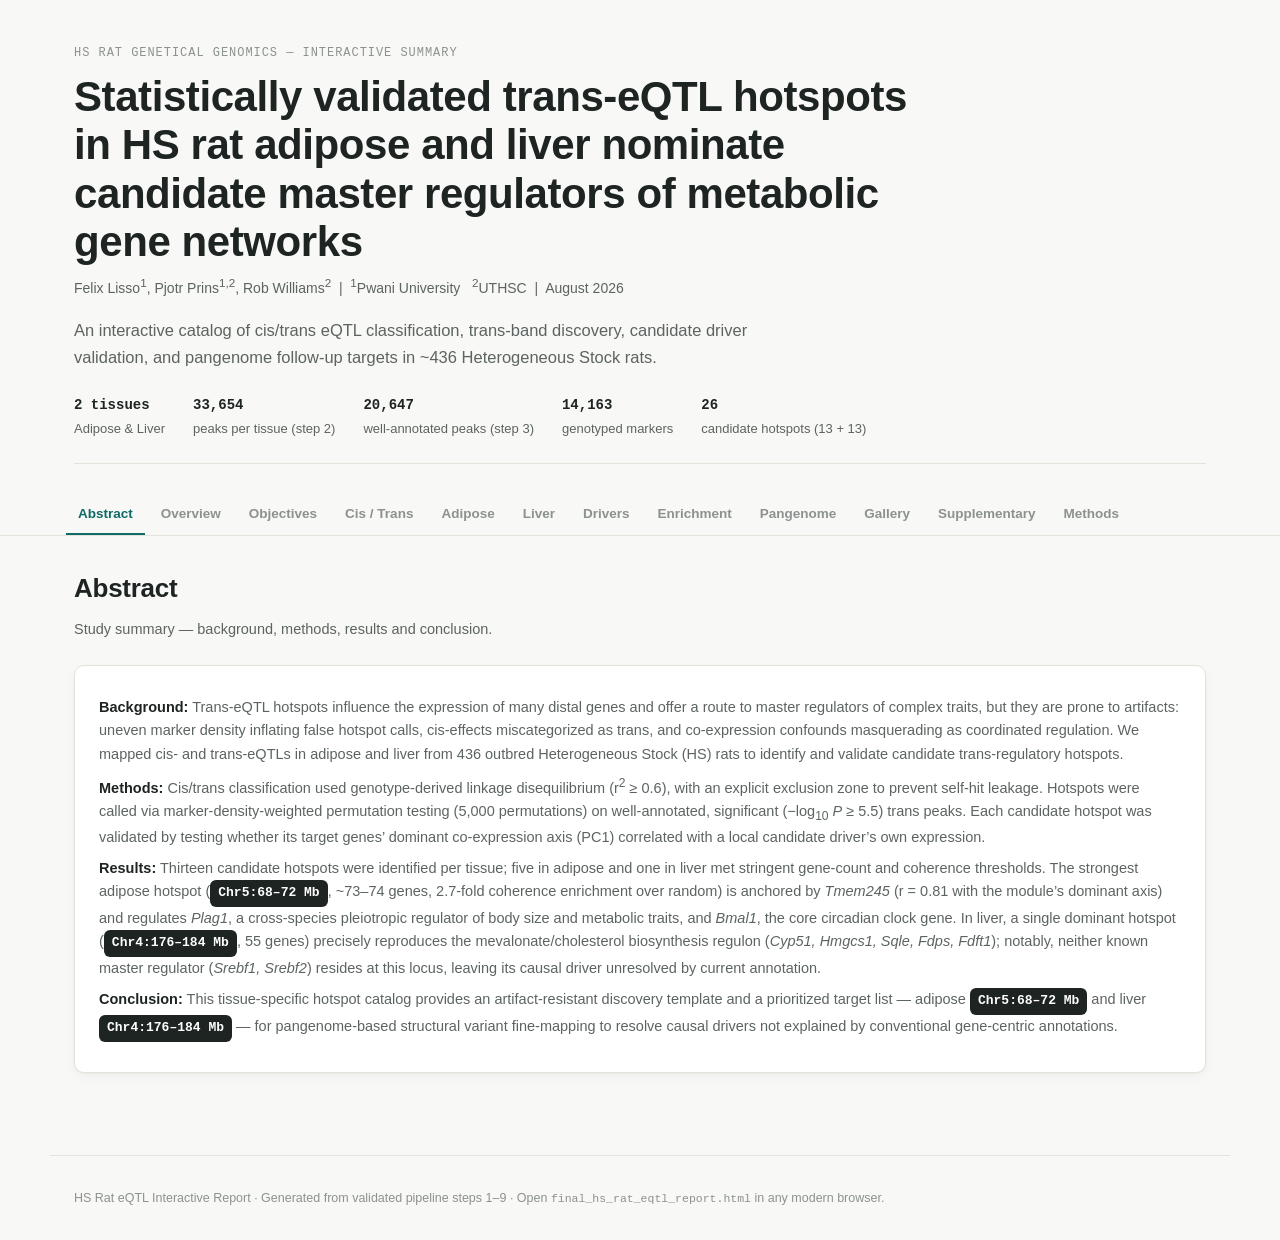
==== commit 00ecace6: "updated the hs rats eQTL report for Adipose and Liver tissues" ====
--- a/index.html
+++ b/index.html
@@ -1,646 +1,1633 @@
 <!DOCTYPE html>
-<html xmlns="http://www.w3.org/1999/xhtml" lang="" xml:lang="">
+<html lang="en">
 <head>
-  <meta charset="utf-8" />
-  <meta name="generator" content="pandoc" />
-  <meta name="viewport" content="width=device-width, initial-scale=1.0, user-scalable=yes" />
-  <meta name="author" content="Felix Lisso" />
-  <meta name="dcterms.date" content="2026-07-30" />
-  <title>Progress Report: LD-based trans eQTL bands and GO/KEGG enrichment in HS rat adipose and liver</title>
+  <meta charset="UTF-8">
+  <meta name="viewport" content="width=device-width, initial-scale=1.0">
+  <title>HS Rat Trans-eQTL Hotspot Report — Adipose & Liver</title>
+  <meta name="description" content="Interactive summary of cis/trans eQTL classification, trans-band discovery, candidate driver genes and pangenome next steps in HS rats.">
+
+  <!--
+    FINAL INTERACTIVE REPORT
+    ========================
+    This file is intentionally self-contained: all CSS and JS live inline so the
+    report can be opened directly in a browser without any build step or local
+    server.  It merges the narrative structure of index.html with the cleaner,
+    tabbed layout of hs_rat_eqtl_report.html, adds the drafted abstract from
+    main.pdf, and keeps the interactive features (tabs, sortable tables,
+    expandable objectives, hoverable bar charts) in plain vanilla JS.
+
+    External dependencies: none.  All data arrays are embedded at the bottom of
+    the file so the report works offline.
+  -->
+
   <style>
-    code{white-space: pre-wrap;}
-    span.smallcaps{font-variant: small-caps;}
-    div.columns{display: flex; gap: min(4vw, 1.5em);}
-    div.column{flex: auto; overflow-x: auto;}
-    div.hanging-indent{margin-left: 1.5em; text-indent: -1.5em;}
-    ul.task-list{list-style: none;}
-    ul.task-list li input[type="checkbox"] {
-      width: 0.8em;
-      margin: 0 0.8em 0.2em -1.6em;
-      vertical-align: middle;
-    }
-    .display.math{display: block; text-align: center; margin: 0.5rem auto;}
+    /* ------------------------------------------------------------------
+       DESIGN TOKENS
+       A small set of CSS variables keeps the colour palette consistent and
+       makes the report easy to re-theme.
+       ------------------------------------------------------------------ */
+    :root {
+      --bg: #f8f8f6;
+      --surface: #ffffff;
+      --ink: #1d2422;
+      --ink-soft: #5c6461;
+      --ink-faint: #8b928f;
+      --line: #e5e2d9;
+      --teal: #0e6b67;
+      --teal-soft: #e4f0ef;
+      --adipose: #b85c38;
+      --adipose-soft: #f7ebe2;
+      --liver: #3b6e8f;
+      --liver-soft: #e4eef4;
+      --flag: #9f7b00;
+      --flag-soft: #fbf1dc;
+      --radius: 10px;
+      --shadow: 0 1px 2px rgba(0,0,0,.04), 0 4px 12px rgba(0,0,0,.04);
+    }
+
+    * { box-sizing: border-box; }
+
+    html { scroll-behavior: smooth; }
+
+    body {
+      margin: 0;
+      background: var(--bg);
+      color: var(--ink);
+      font-family: -apple-system, BlinkMacSystemFont, "Segoe UI", Roboto,
+                   "Helvetica Neue", Arial, "Noto Sans", sans-serif;
+      font-size: 15px;
+      line-height: 1.6;
+    }
+
+    ::selection { background: var(--teal-soft); }
+
+    h1, h2, h3, h4 { margin: 0; font-weight: 600; letter-spacing: -0.01em; }
+
+    a { color: var(--teal); }
+    a:hover { text-decoration: underline; }
+
+    code, .mono {
+      font-family: ui-monospace, SFMono-Regular, Menlo, Monaco, Consolas,
+                   "Liberation Mono", monospace;
+      font-size: 0.92em;
+    }
+
+    /* ------------------------------------------------------------------
+       HEADER / ABSTRACT
+       ------------------------------------------------------------------ */
+    header {
+      max-width: 1180px;
+      margin: 0 auto;
+      padding: 44px 24px 28px;
+    }
+
+    .eyebrow {
+      font-family: ui-monospace, SFMono-Regular, Menlo, Monaco, Consolas, monospace;
+      font-size: 12px;
+      letter-spacing: 0.08em;
+      text-transform: uppercase;
+      color: var(--ink-faint);
+      margin-bottom: 10px;
+    }
+
+    header h1 {
+      font-size: clamp(28px, 4vw, 42px);
+      line-height: 1.15;
+      max-width: 860px;
+    }
+
+    header .authors {
+      color: var(--ink-soft);
+      margin-top: 8px;
+      font-size: 14px;
+    }
+
+    header .lede {
+      color: var(--ink-soft);
+      font-size: 16.5px;
+      max-width: 720px;
+      margin-top: 18px;
+    }
+
+    .header-meta {
+      display: flex;
+      gap: 28px;
+      flex-wrap: wrap;
+      margin-top: 24px;
+      padding-bottom: 24px;
+      border-bottom: 1px solid var(--line);
+    }
+
+    .header-meta div {
+      font-size: 13px;
+      color: var(--ink-soft);
+    }
+
+    .header-meta strong {
+      display: block;
+      color: var(--ink);
+      font-family: ui-monospace, SFMono-Regular, Menlo, Monaco, Consolas, monospace;
+      font-size: 14px;
+      margin-bottom: 2px;
+    }
+
+    /* ------------------------------------------------------------------
+       STICKY TAB NAVIGATION
+       ------------------------------------------------------------------ */
+    nav {
+      position: sticky;
+      top: 0;
+      z-index: 50;
+      background: rgba(248,248,246,0.94);
+      backdrop-filter: blur(8px);
+      border-bottom: 1px solid var(--line);
+    }
+
+    .nav-inner {
+      max-width: 1180px;
+      margin: 0 auto;
+      padding: 0 16px;
+      display: flex;
+      gap: 4px;
+      overflow-x: auto;
+      -webkit-overflow-scrolling: touch;
+    }
+
+    .nav-btn {
+      flex: 0 0 auto;
+      font-family: inherit;
+      font-weight: 600;
+      font-size: 13.5px;
+      background: none;
+      border: none;
+      cursor: pointer;
+      color: var(--ink-faint);
+      padding: 14px 12px 12px;
+      border-bottom: 2px solid transparent;
+      white-space: nowrap;
+      transition: color .15s;
+    }
+
+    .nav-btn:hover { color: var(--ink); }
+
+    .nav-btn.active {
+      color: var(--teal);
+      border-bottom-color: var(--teal);
+    }
+
+    /* ------------------------------------------------------------------
+       MAIN PANELS (tab content)
+       Only the panel with .active is shown.
+       ------------------------------------------------------------------ */
+    main {
+      max-width: 1180px;
+      margin: 0 auto;
+      padding: 32px 24px 64px;
+    }
+
+    .panel {
+      display: none;
+      animation: fadeIn .25s ease;
+    }
+
+    .panel.active { display: block; }
+
+    @keyframes fadeIn {
+      from { opacity: 0; transform: translateY(4px); }
+      to   { opacity: 1; transform: translateY(0); }
+    }
+
+    .section-head {
+      margin-bottom: 24px;
+    }
+
+    .section-head h2 { font-size: 26px; }
+
+    .section-head p {
+      color: var(--ink-soft);
+      max-width: 700px;
+      margin-top: 8px;
+      font-size: 14.5px;
+    }
+
+    /* ------------------------------------------------------------------
+       TYPOGRAPHY HELPERS
+       ------------------------------------------------------------------ */
+    .tag {
+      display: inline-flex;
+      align-items: center;
+      gap: 6px;
+      font-family: ui-monospace, SFMono-Regular, Menlo, Monaco, Consolas, monospace;
+      font-size: 11.5px;
+      font-weight: 600;
+      padding: 3px 9px;
+      border-radius: 20px;
+      border: 1px solid var(--line);
+      color: var(--ink-soft);
+      white-space: nowrap;
+      text-transform: uppercase;
+      letter-spacing: 0.03em;
+    }
+
+    .tag.adipose { background: var(--adipose-soft); color: var(--adipose); border-color: transparent; }
+    .tag.liver   { background: var(--liver-soft);   color: var(--liver);   border-color: transparent; }
+    .tag.teal    { background: var(--teal-soft);    color: var(--teal);    border-color: transparent; }
+    .tag.flag    { background: var(--flag-soft);    color: var(--flag);    border-color: transparent; }
+
+    .locus {
+      font-family: ui-monospace, SFMono-Regular, Menlo, Monaco, Consolas, monospace;
+      font-weight: 600;
+      font-size: 13px;
+      background: var(--ink);
+      color: #fff;
+      padding: 3px 8px;
+      border-radius: 6px;
+      display: inline-block;
+    }
+
+    /* ------------------------------------------------------------------
+       STAT CARDS
+       ------------------------------------------------------------------ */
+    .stat-grid {
+      display: grid;
+      grid-template-columns: repeat(auto-fit, minmax(180px, 1fr));
+      gap: 1px;
+      background: var(--line);
+      border: 1px solid var(--line);
+      border-radius: var(--radius);
+      overflow: hidden;
+      margin-bottom: 28px;
+    }
+
+    .stat-card {
+      background: var(--surface);
+      padding: 18px 20px;
+    }
+
+    .stat-card .num {
+      font-size: 28px;
+      font-weight: 700;
+      line-height: 1.1;
+      color: var(--ink);
+    }
+
+    .stat-card .label {
+      font-size: 12.5px;
+      color: var(--ink-soft);
+      margin-top: 8px;
+    }
+
+    /* ------------------------------------------------------------------
+       CARDS & CALLOUTS
+       ------------------------------------------------------------------ */
+    .card {
+      background: var(--surface);
+      border: 1px solid var(--line);
+      border-radius: var(--radius);
+      padding: 22px 24px;
+      margin-bottom: 18px;
+      box-shadow: var(--shadow);
+    }
+
+    .card h3 { font-size: 17px; margin-bottom: 10px; }
+    .card h4 {
+      font-size: 13px;
+      margin: 18px 0 8px;
+      color: var(--ink-soft);
+      text-transform: uppercase;
+      letter-spacing: 0.04em;
+    }
+    .card p { margin: 8px 0; color: var(--ink-soft); font-size: 14.5px; }
+    .card p strong, .card li strong { color: var(--ink); font-weight: 600; }
+
+    .two-col {
+      display: grid;
+      grid-template-columns: 1.1fr 0.9fr;
+      gap: 18px;
+    }
+
+    @media (max-width: 800px) {
+      .two-col { grid-template-columns: 1fr; }
+    }
+
+    .callout {
+      border-radius: var(--radius);
+      padding: 16px 18px;
+      margin: 16px 0;
+      font-size: 13.5px;
+      border: 1px solid transparent;
+    }
+
+    .callout strong {
+      display: block;
+      font-family: ui-monospace, SFMono-Regular, Menlo, Monaco, Consolas, monospace;
+      font-size: 11px;
+      text-transform: uppercase;
+      letter-spacing: 0.05em;
+      margin-bottom: 6px;
+    }
+
+    .callout.info    { background: var(--teal-soft); color: #0a4b48; border-color: #c3e0de; }
+    .callout.warning { background: var(--flag-soft); color: #6b4e0f; border-color: #e8d69f; }
+    .callout.success { background: #e8f5e9; color: #1b5e20; border-color: #c8e6c9; }
+    .callout.highlight { background: #f3e5f5; color: #4a148c; border-color: #e1bee7; }
+
+    /* ------------------------------------------------------------------
+       FIGURES
+       ------------------------------------------------------------------ */
+    figure {
+      margin: 22px 0;
+      background: var(--surface);
+      border: 1px solid var(--line);
+      border-radius: var(--radius);
+      padding: 14px;
+      box-shadow: var(--shadow);
+    }
+
+    figure img {
+      width: 100%;
+      height: auto;
+      border-radius: 6px;
+      display: block;
+    }
+
+    figcaption {
+      font-size: 12.5px;
+      color: var(--ink-soft);
+      margin-top: 10px;
+      line-height: 1.5;
+    }
+
+    /* ------------------------------------------------------------------
+       BAR CHARTS (vanilla JS, no external library)
+       ------------------------------------------------------------------ */
+    .bar-row {
+      display: flex;
+      align-items: center;
+      gap: 14px;
+      padding: 8px 0;
+      border-bottom: 1px solid var(--line);
+    }
+
+    .bar-row:last-child { border-bottom: none; }
+
+    .bar-label {
+      width: 150px;
+      flex-shrink: 0;
+      font-family: ui-monospace, SFMono-Regular, Menlo, Monaco, Consolas, monospace;
+      font-size: 12.5px;
+    }
+
+    .bar-track {
+      flex: 1;
+      background: #f0eee7;
+      border-radius: 4px;
+      height: 20px;
+      position: relative;
+      overflow: hidden;
+    }
+
+    .bar-fill {
+      height: 100%;
+      border-radius: 4px;
+      display: flex;
+      align-items: center;
+      min-width: 4%;
+      transition: width .4s ease;
+    }
+
+    .bar-fill span {
+      font-size: 11px;
+      color: #fff;
+      font-family: ui-monospace, SFMono-Regular, Menlo, Monaco, Consolas, monospace;
+      padding-left: 8px;
+      font-weight: 600;
+      white-space: nowrap;
+    }
+
+    .bar-fill.adipose { background: var(--adipose); }
+    .bar-fill.liver   { background: var(--liver); }
+    .bar-fill.flagged {
+      background: repeating-linear-gradient(45deg, var(--flag), var(--flag) 6px,
+                                            #d9c179 6px, #d9c179 12px);
+    }
+
+    .bar-meta {
+      width: 130px;
+      flex-shrink: 0;
+      font-size: 12px;
+      color: var(--ink-soft);
+      text-align: right;
+    }
+
+    /* ------------------------------------------------------------------
+       CORRELATION MINI-BARS
+       ------------------------------------------------------------------ */
+    .corr-item {
+      display: flex;
+      align-items: center;
+      gap: 12px;
+      margin: 10px 0;
+    }
+
+    .corr-name {
+      width: 110px;
+      font-family: ui-monospace, SFMono-Regular, Menlo, Monaco, Consolas, monospace;
+      font-size: 13px;
+      flex-shrink: 0;
+    }
+
+    .corr-track {
+      flex: 1;
+      height: 8px;
+      background: #f0eee7;
+      border-radius: 4px;
+      position: relative;
+    }
+
+    .corr-fill {
+      height: 100%;
+      border-radius: 4px;
+      background: var(--teal);
+      transition: width .4s ease;
+    }
+
+    .corr-val {
+      width: 64px;
+      font-family: ui-monospace, SFMono-Regular, Menlo, Monaco, Consolas, monospace;
+      font-size: 12px;
+      color: var(--ink-soft);
+      text-align: right;
+    }
+
+    /* ------------------------------------------------------------------
+       TABLES (sortable)
+       ------------------------------------------------------------------ */
+    .table-wrap {
+      overflow-x: auto;
+      background: var(--surface);
+      border: 1px solid var(--line);
+      border-radius: var(--radius);
+      padding: 4px;
+      margin-bottom: 18px;
+      box-shadow: var(--shadow);
+    }
+
+    table {
+      width: 100%;
+      border-collapse: collapse;
+      font-size: 13.5px;
+    }
+
+    th {
+      text-align: left;
+      font-family: ui-monospace, SFMono-Regular, Menlo, Monaco, Consolas, monospace;
+      font-size: 11px;
+      text-transform: uppercase;
+      letter-spacing: 0.04em;
+      color: var(--ink-faint);
+      padding: 10px;
+      border-bottom: 1px solid var(--line);
+      cursor: pointer;
+      user-select: none;
+      white-space: nowrap;
+    }
+
+    th:hover { color: var(--ink); }
+
+    th::after {
+      content: " ↕";
+      opacity: .4;
+      font-size: 10px;
+    }
+
+    td {
+      padding: 9px 10px;
+      border-bottom: 1px solid var(--line);
+      color: var(--ink-soft);
+    }
+
+    td.gene {
+      font-family: ui-monospace, SFMono-Regular, Menlo, Monaco, Consolas, monospace;
+      color: var(--ink);
+      font-weight: 500;
+    }
+
+    tr:last-child td { border-bottom: none; }
+
+    tr:hover td { background: #fafafa; }
+
+    /* ------------------------------------------------------------------
+       EXPANDABLE OBJECTIVE CARDS
+       ------------------------------------------------------------------ */
+    .objective-grid {
+      display: grid;
+      grid-template-columns: repeat(auto-fit, minmax(300px, 1fr));
+      gap: 14px;
+    }
+
+    .objective-card {
+      background: var(--surface);
+      border: 1px solid var(--line);
+      border-radius: var(--radius);
+      padding: 14px 18px;
+      box-shadow: var(--shadow);
+    }
+
+    .objective-card summary {
+      cursor: pointer;
+      font-weight: 600;
+      font-size: 15px;
+      display: flex;
+      align-items: flex-start;
+      gap: 10px;
+      list-style: none;
+    }
+
+    .objective-card summary::-webkit-details-marker { display: none; }
+
+    .badge {
+      display: inline-flex;
+      align-items: center;
+      justify-content: center;
+      width: 24px;
+      height: 24px;
+      border-radius: 50%;
+      background: var(--teal);
+      color: #fff;
+      font-family: ui-monospace, SFMono-Regular, Menlo, Monaco, Consolas, monospace;
+      font-size: 12px;
+      flex-shrink: 0;
+    }
+
+    .obj-body { margin-top: 12px; font-size: 14px; color: var(--ink-soft); }
+    .obj-body p { margin: 8px 0; }
+    .obj-body strong { color: var(--ink); }
+
+    /* ------------------------------------------------------------------
+       GENE CARDS
+       ------------------------------------------------------------------ */
+    .gene-grid {
+      display: grid;
+      grid-template-columns: repeat(auto-fit, minmax(260px, 1fr));
+      gap: 16px;
+    }
+
+    .gene-card {
+      background: var(--surface);
+      border: 1px solid var(--line);
+      border-radius: var(--radius);
+      padding: 18px 20px;
+      box-shadow: var(--shadow);
+    }
+
+    .gene-card .gname {
+      font-family: ui-monospace, SFMono-Regular, Menlo, Monaco, Consolas, monospace;
+      font-weight: 600;
+      font-size: 16px;
+    }
+
+    .gene-card .role {
+      font-size: 11.5px;
+      color: var(--ink-faint);
+      text-transform: uppercase;
+      letter-spacing: 0.05em;
+      margin: 4px 0 10px;
+    }
+
+    .gene-card p { font-size: 13.5px; color: var(--ink-soft); margin: 0; }
+
+    .status {
+      display: inline-block;
+      margin-top: 12px;
+      font-size: 11.5px;
+      font-family: ui-monospace, SFMono-Regular, Menlo, Monaco, Consolas, monospace;
+      padding: 3px 8px;
+      border-radius: 5px;
+    }
+
+    .status.established { background: var(--teal-soft); color: var(--teal); }
+    .status.novel       { background: var(--flag-soft); color: var(--flag); }
+    .status.open        { background: #f0eee7; color: var(--ink-soft); }
+
+    /* ------------------------------------------------------------------
+       METHOD STEPS
+       ------------------------------------------------------------------ */
+    .step-list {
+      counter-reset: step;
+      list-style: none;
+      padding: 0;
+      margin: 0;
+    }
+
+    .step-list li {
+      counter-increment: step;
+      position: relative;
+      padding: 14px 0 14px 44px;
+      border-bottom: 1px solid var(--line);
+      font-size: 14px;
+      color: var(--ink-soft);
+    }
+
+    .step-list li:last-child { border-bottom: none; }
+
+    .step-list li::before {
+      content: counter(step);
+      position: absolute;
+      left: 0;
+      top: 10px;
+      width: 26px;
+      height: 26px;
+      border-radius: 50%;
+      background: var(--teal);
+      color: #fff;
+      font-family: ui-monospace, SFMono-Regular, Menlo, Monaco, Consolas, monospace;
+      font-size: 12px;
+      font-weight: 600;
+      display: flex;
+      align-items: center;
+      justify-content: center;
+    }
+
+    .step-list li strong { color: var(--ink); }
+
+    /* ------------------------------------------------------------------
+       GALLERY GRID
+       ------------------------------------------------------------------ */
+    .gallery-grid {
+      display: grid;
+      grid-template-columns: repeat(auto-fill, minmax(180px, 1fr));
+      gap: 12px;
+      margin: 14px 0 28px;
+    }
+
+    .gallery-item {
+      display: block;
+      background: var(--surface);
+      border: 1px solid var(--line);
+      border-radius: var(--radius);
+      padding: 14px 16px;
+      text-decoration: none;
+      color: inherit;
+      box-shadow: var(--shadow);
+      transition: transform .1s, border-color .15s;
+    }
+
+    .gallery-item:hover {
+      transform: translateY(-2px);
+      border-color: var(--teal);
+      text-decoration: none;
+    }
+
+    .gallery-item .thumb-title {
+      font-family: ui-monospace, SFMono-Regular, Menlo, Monaco, Consolas, monospace;
+      font-size: 12.5px;
+      font-weight: 600;
+      color: var(--ink);
+      margin-bottom: 4px;
+    }
+
+    .gallery-item .thumb-desc {
+      font-size: 12px;
+      color: var(--ink-faint);
+    }
+
+    /* ------------------------------------------------------------------
+       FOOTER & REFERENCES
+       ------------------------------------------------------------------ */
+    footer {
+      max-width: 1180px;
+      margin: 0 auto;
+      padding: 32px 24px;
+      color: var(--ink-faint);
+      font-size: 12.5px;
+      border-top: 1px solid var(--line);
+    }
+
+    .refs { padding-left: 18px; }
+    .refs li { margin-bottom: 6px; }
+
+    /* ------------------------------------------------------------------
+       SMALL UTILITIES
+       ------------------------------------------------------------------ */
+    .muted { color: var(--ink-soft); }
+    .small { font-size: 12.5px; }
+    .gene-lookup {
+      margin-top: 10px;
+      font-size: 12px;
+    }
+    .gene-lookup a {
+      display: inline-block;
+      margin-right: 8px;
+      color: var(--teal);
+      text-decoration: none;
+    }
+    .gene-lookup a:hover { text-decoration: underline; }
+
+    .download {
+      display: inline-flex;
+      align-items: center;
+      gap: 6px;
+      padding: 8px 14px;
+      border-radius: 6px;
+      background: var(--teal-soft);
+      color: var(--teal);
+      text-decoration: none;
+      font-weight: 600;
+      font-size: 13px;
+    }
+    .download:hover { background: #d0e7e5; text-decoration: none; }
   </style>
-  <link rel="stylesheet" href="progress_report_style.css" />
-  <!--[if lt IE 9]>
-  <![endif]-->
 </head>
+
 <body>
-<header id="title-block-header">
-<h1 class="title">Progress Report: LD-based trans eQTL bands and GO/KEGG
-enrichment in HS rat adipose and liver</h1>
-<p class="author">Felix Lisso</p>
-<p class="date">30 July 2026</p>
-</header>
-<nav id="TOC" role="doc-toc">
-<ul>
-<li><a href="#abstract" id="toc-abstract">Abstract</a></li>
-<li><a href="#introduction" id="toc-introduction">1.
-Introduction</a></li>
-<li><a href="#results" id="toc-results">2. Results</a>
-<ul>
-<li><a href="#dataset-and-eqtl-summary"
-id="toc-dataset-and-eqtl-summary">2.1 Dataset and eQTL summary</a></li>
-<li><a href="#ld-based-trans-band-catalogs"
-id="toc-ld-based-trans-band-catalogs">2.2 LD-based trans band
-catalogs</a></li>
-<li><a href="#visualising-the-band-catalogue"
-id="toc-visualising-the-band-catalogue">2.3 Visualising the band
-catalogue</a></li>
-<li><a href="#gokegg-enrichment-reveals-tissue-specific-biology"
-id="toc-gokegg-enrichment-reveals-tissue-specific-biology">2.4 GO/KEGG
-enrichment reveals tissue-specific biology</a></li>
-</ul></li>
-<li><a href="#discussion-and-next-steps"
-id="toc-discussion-and-next-steps">3. Discussion and next steps</a></li>
-<li><a href="#methods-brief" id="toc-methods-brief">4. Methods
-(brief)</a></li>
-<li><a href="#references" id="toc-references">References</a></li>
-</ul>
-</nav>
-<p><link rel="stylesheet" href="progress_report_style.css"></p>
-<h2 id="abstract">Abstract</h2>
-<p>Trans eQTL hotspots (trans bands) can reveal master regulators that
-influence many genes from a distal genomic location, but separating them
-from residual cis signals remains a central challenge in genetical
-genomics studies. We re-analyzed adipose and liver RNA-seq data from
-~411 Heterogeneous Stock NIH (HSNIH-Palmer) rats using a linkage
-disequilibrium (LD) based cis definition (r² ≥ 0.6) instead of the
-conventional fixed 1 Mb window. The LD-aware classification removed
-1,442 adipose and 900 liver false-trans peaks while leaving the major
-trans-band hotspots intact. For functional interpretation, we generated
-a conservative, well-annotated gene universe by filtering raw GEMMA
-results to <strong>4 ≤ -log₁₀ P ≤ 80</strong> and removing poorly
-annotated genes (LOC, Riken, pseudogenes, uncharacterised). This yielded
-<strong>6,540 adipose, 3,790 liver, and 8,349 combined</strong>
-background genes. GO/KEGG over-representation analysis with g:Profiler2
-(GO BP, GO CC, GO MF and KEGG only) showed coherent tissue biology:
-adipose hotspots converged on RNA/nucleic-acid metabolism and chromatin
-organization, whereas liver hotspots pointed to sterol/steroid
-metabolism. <strong>No GO/KEGG terms were shared between the two
-tissues</strong>, arguing for largely tissue-specific trans regulation.
-These results validate the trans-band catalog as biologically meaningful
-and confirm the priority regions, adipose Chr5:68–70 Mb and liver
-Chr4:177–179 Mb, for the next pan-genomic structural-variant re-mapping
-step.</p>
-<hr />
-<h2 id="introduction">1. Introduction</h2>
-<p>Expression quantitative trait locus (eQTL) mapping links genetic
-variation to gene expression. Cis eQTLs, where the regulatory variant
-lies near the target gene, are abundant and well characterized, whereas
-trans eQTLs act from distal locations and can reveal master regulators
-and gene networks that influence many transcripts simultaneously.
-Clusters of trans eQTLs that map to the same genomic region are commonly
-called <strong>trans eQTL bands</strong> or <strong>trans eQTL
-hotspots</strong> (Breitling et al., 2008; Mozhui et al., 2008).</p>
-<p>A major difficulty in trans eQTL analysis is separating true distal
-regulation from technical and analytical artifacts. Sequence mismatch,
-reference bias, poorly annotated transcripts, and arbitrary cis windows
-can all produce spurious distal signals (Alberts et al., 2007; Peirce et
-al., 2006). In particular, a fixed 1–2 Mb cis window may over- or
-under-call cis eQTLs depending on local recombination and LD structure.
-Here we define cis intervals directly from the HS rat genotype data: for
-each peak marker we compute LD with all markers within 5 Mb and define
-the cis region as the contiguous interval where r² ≥ 0.6 with the lead
-marker. This gives each peak a data-driven, locally adaptive cis
-interval.</p>
-<p>Pan-genomic re-mapping, including structural variants (SVs), is
-expected to refine the causal variants behind these hotspots (Garrison
-et al., 2024). Before that step, however, it is important to establish
-that the called trans bands are biologically interpretable rather than
-random noise. We therefore performed GO/KEGG over-representation
-analysis on the trans-band gene sets (Kolberg et al., 2023), using a
-conservative universe of well-annotated genes that pass the same
-discovery threshold as the trans bands.</p>
-<hr />
-<h2 id="results">2. Results</h2>
-<h3 id="dataset-and-eqtl-summary">2.1 Dataset and eQTL summary</h3>
-<p>We analyzed adipose and liver RNA-seq data from the HSNIH-Palmer rat
-population (N ≈ 411), mapped to the mRatBN7.2 (rn7) reference genome
-with GEMMA via GeneNetwork 2 (Zhou &amp; Stephens, 2012). After the
-upper -logP cut (≤ 80) and the rough well-annotated filter, 21,128
-transcripts remained; the stricter universe filter (4 ≤ -logP ≤ 80,
-well-annotated, Ensembl gene IDs) retained <strong>6,540 adipose and
-3,790 liver genes</strong> (8,349 in the union).</p>
-<p>The LD-based Peirce-style cis–trans overview plots in <strong>Figure
-1</strong> show the classic diagonal cis pattern and the most prominent
-horizontal trans bands. In adipose the strongest trans band is on
-chromosome 5 near 68–70 Mb; in liver, a prominent band appears on
-chromosome 4 near 177–179 Mb.</p>
-<figure id="fig-peirce">
-<div class="two-col">
-<img src="peirce_cis_trans_ld_adipose.png" alt="Adipose LD-based Peirce plot" />
-<img src="peirce_cis_trans_ld_liver.png" alt="Liver LD-based Peirce plot" />
-</div>
-<figcaption>
-<strong>Figure 1.</strong> LD-based Peirce-style cis–trans overview
-plots (r² ≥ 0.6). <strong>Top panels:</strong> histograms of trans-eQTL
-peaks in 2 Mb bins across the genome (log scale). <strong>Bottom
-panels:</strong> scatter of gene position against strongest peak
-position; the diagonal is cis, off-diagonal horizontal bands are trans
-hotspots.
-</figcaption>
-</figure>
-<p>Replacing the fixed 1 Mb cis window with the LD-based definition (r²
-≥ 0.6) reduced cis calls by roughly half because the true LD block
-around many peak markers is smaller than 1 Mb (Table 1). The major trans
-bands remained robust, which increases confidence that they are real
-biological signals rather than artifacts of the cis window.</p>
-<p><strong>Table 1. Cis and trans counts with fixed 1 Mb versus LD-based
-cis definitions for peaks with 4 ≤ -log₁₀ P ≤ 80.</strong></p>
-<table>
-<colgroup>
-<col style="width: 8%" />
-<col style="width: 17%" />
-<col style="width: 20%" />
-<col style="width: 35%" />
-<col style="width: 17%" />
-</colgroup>
-<thead>
-<tr class="header">
-<th>Tissue</th>
-<th style="text-align: right;">Fixed 1 Mb cis</th>
-<th style="text-align: right;">Fixed 1 Mb trans</th>
-<th style="text-align: right;">LD-based cis (r² ≥ 0.6)</th>
-<th style="text-align: right;">LD-based trans</th>
-</tr>
-</thead>
-<tbody>
-<tr class="odd">
-<td>Adipose</td>
-<td style="text-align: right;">2,740 (26.3%)</td>
-<td style="text-align: right;">7,670 (73.7%)</td>
-<td style="text-align: right;">1,298 (12.5%)</td>
-<td style="text-align: right;">9,112 (87.5%)</td>
-</tr>
-<tr class="even">
-<td>Liver</td>
-<td style="text-align: right;">1,791 (30.9%)</td>
-<td style="text-align: right;">4,006 (69.1%)</td>
-<td style="text-align: right;">891 (15.4%)</td>
-<td style="text-align: right;">4,906 (84.6%)</td>
-</tr>
-</tbody>
-</table>
-<h3 id="ld-based-trans-band-catalogs">2.2 LD-based trans band
-catalogs</h3>
-<p>Trans bands were called by sliding a 2 Mb window across the genome
-and counting trans eQTL peaks per window, with a 10 Mb exclusion zone
-and a minimum of three peaks. Using the LD-based trans set, we
-identified <strong>136 adipose and 123 liver trans bands at -log₁₀ P ≥
-4</strong> (Table 2). For the GO/KEGG re-run, all bands were retained
-(FDR threshold = 1.00) so that we could assess which bands produced any
-coherent biological signal.</p>
-<p><strong>Table 2. LD-based trans band catalogs and GO/KEGG enrichment
-yield.</strong></p>
-<table>
-<colgroup>
-<col style="width: 8%" />
-<col style="width: 25%" />
-<col style="width: 43%" />
-<col style="width: 22%" />
-</colgroup>
-<thead>
-<tr class="header">
-<th>Tissue</th>
-<th style="text-align: right;">LD-based trans bands</th>
-<th style="text-align: right;">Bands with ≥ 1 significant GO/KEGG
-term</th>
-<th style="text-align: right;">Min FDR in catalog</th>
-</tr>
-</thead>
-<tbody>
-<tr class="odd">
-<td>Adipose</td>
-<td style="text-align: right;">136</td>
-<td style="text-align: right;">11</td>
-<td style="text-align: right;">0.136</td>
-</tr>
-<tr class="even">
-<td>Liver</td>
-<td style="text-align: right;">123</td>
-<td style="text-align: right;">2</td>
-<td style="text-align: right;">0.246</td>
-</tr>
-</tbody>
-</table>
-<p>The lower enrichment yield in liver reflects the smaller number of
-liver peaks and the stricter universe filter, but the liver bands that
-do enrich are highly tissue specific (Section 2.3). Table 3 lists the
-enriched bands.</p>
-<p><strong>Table 3. Trans bands with at least one significant GO/KEGG
-term.</strong></p>
-<table>
-<colgroup>
-<col style="width: 6%" />
-<col style="width: 20%" />
-<col style="width: 5%" />
-<col style="width: 16%" />
-<col style="width: 21%" />
-<col style="width: 9%" />
-<col style="width: 20%" />
-</colgroup>
-<thead>
-<tr class="header">
-<th>Tissue</th>
-<th style="text-align: right;">Band (chr:start–end Mb)</th>
-<th style="text-align: right;">Peaks</th>
-<th style="text-align: right;">Max -log₁₀ P</th>
-<th style="text-align: right;">Significant GO/KEGG terms</th>
-<th style="text-align: right;">Best p-adj</th>
-<th>Top term</th>
-</tr>
-</thead>
-<tbody>
-<tr class="odd">
-<td>Adipose</td>
-<td style="text-align: right;">5:68–70</td>
-<td style="text-align: right;">619</td>
-<td style="text-align: right;">8.0</td>
-<td style="text-align: right;">115</td>
-<td style="text-align: right;">4.3 × 10⁻⁴⁶</td>
-<td>Nucleic acid metabolic process</td>
-</tr>
-<tr class="even">
-<td>Adipose</td>
-<td style="text-align: right;">5:119–121</td>
-<td style="text-align: right;">106</td>
-<td style="text-align: right;">7.9</td>
-<td style="text-align: right;">12</td>
-<td style="text-align: right;">1.9 × 10⁻⁴</td>
-<td>Collagen fibril organization</td>
-</tr>
-<tr class="odd">
-<td>Adipose</td>
-<td style="text-align: right;">6:100–102</td>
-<td style="text-align: right;">59</td>
-<td style="text-align: right;">7.8</td>
-<td style="text-align: right;">9</td>
-<td style="text-align: right;">8.1 × 10⁻⁸</td>
-<td>Extracellular region</td>
-</tr>
-<tr class="even">
-<td>Adipose</td>
-<td style="text-align: right;">12:43.5–45.5</td>
-<td style="text-align: right;">306</td>
-<td style="text-align: right;">37.4</td>
-<td style="text-align: right;">4</td>
-<td style="text-align: right;">6.7 × 10⁻⁵</td>
-<td>Organelle membrane</td>
-</tr>
-<tr class="odd">
-<td>Adipose</td>
-<td style="text-align: right;">2:188.5–190.5</td>
-<td style="text-align: right;">164</td>
-<td style="text-align: right;">9.3</td>
-<td style="text-align: right;">3</td>
-<td style="text-align: right;">5.2 × 10⁻⁵</td>
-<td>Protein processing in endoplasmic reticulum</td>
-</tr>
-<tr class="even">
-<td>Adipose</td>
-<td style="text-align: right;">6:71.5–73.5</td>
-<td style="text-align: right;">19</td>
-<td style="text-align: right;">47.1</td>
-<td style="text-align: right;">3</td>
-<td style="text-align: right;">5.0 × 10⁻⁴</td>
-<td>Pre-mRNA 5’-splice site binding</td>
-</tr>
-<tr class="odd">
-<td>Adipose</td>
-<td style="text-align: right;">14:10–12</td>
-<td style="text-align: right;">75</td>
-<td style="text-align: right;">10.6</td>
-<td style="text-align: right;">2</td>
-<td style="text-align: right;">1.3 × 10⁻⁷</td>
-<td>Ribosome biogenesis</td>
-</tr>
-<tr class="even">
-<td>Adipose</td>
-<td style="text-align: right;">4:7–9</td>
-<td style="text-align: right;">51</td>
-<td style="text-align: right;">7.4</td>
-<td style="text-align: right;">2</td>
-<td style="text-align: right;">2.5 × 10⁻²</td>
-<td>RNA biosynthetic process</td>
-</tr>
-<tr class="odd">
-<td>Adipose</td>
-<td style="text-align: right;">19:47.5–49.5</td>
-<td style="text-align: right;">6</td>
-<td style="text-align: right;">5.4</td>
-<td style="text-align: right;">2</td>
-<td style="text-align: right;">1.4 × 10⁻²</td>
-<td>RNA processing</td>
-</tr>
-<tr class="even">
-<td>Adipose</td>
-<td style="text-align: right;">10:98–100</td>
-<td style="text-align: right;">74</td>
-<td style="text-align: right;">65.2</td>
-<td style="text-align: right;">1</td>
-<td style="text-align: right;">4.4 × 10⁻³</td>
-<td>Mitochondrion</td>
-</tr>
-<tr class="odd">
-<td>Adipose</td>
-<td style="text-align: right;">13:86.5–88.5</td>
-<td style="text-align: right;">15</td>
-<td style="text-align: right;">65.8</td>
-<td style="text-align: right;">7</td>
-<td style="text-align: right;">5.6 × 10⁻⁸</td>
-<td>Olfactory receptor activity</td>
-</tr>
-<tr class="even">
-<td>Liver</td>
-<td style="text-align: right;">4:177–179</td>
-<td style="text-align: right;">147</td>
-<td style="text-align: right;">9.6</td>
-<td style="text-align: right;">1</td>
-<td style="text-align: right;">1.5 × 10⁻²</td>
-<td>Steroid biosynthesis</td>
-</tr>
-<tr class="odd">
-<td>Liver</td>
-<td style="text-align: right;">8:118–120</td>
-<td style="text-align: right;">6</td>
-<td style="text-align: right;">9.1</td>
-<td style="text-align: right;">1</td>
-<td style="text-align: right;">1.0 × 10⁻²</td>
-<td>Attachment of spindle microtubules to kinetochore</td>
-</tr>
-</tbody>
-</table>
-<h3 id="visualising-the-band-catalogue">2.3 Visualising the band
-catalogue</h3>
-<p>The trans-band Manhattan plots in <strong>Figure 2</strong> place
-every trans-eQTL peak on the genome, with the LD-based logP4 bands
-highlighted as gold intervals. The two priority hotspots for follow-up
-are the adipose Chr5:68–70 Mb band and the liver Chr4:177–179 Mb band.
-The interactive HTML versions below the static figure allow zooming and
-panning.</p>
-<figure id="fig-manhattan">
-<div class="two-col">
-<img src="transband_manhattan_adipose_large.png" alt="Adipose trans-band Manhattan" />
-<img src="transband_manhattan_liver_large.png" alt="Liver trans-band Manhattan" />
-</div>
-<figcaption>
-<strong>Figure 2.</strong> Trans-eQTL Manhattan plots (larger static
-version). Each point is a trans-eQTL peak; points falling inside the
-LD-based logP4 bands are shown in black and the band intervals are
-shaded in gold. Use the interactive plots below to zoom and explore
-details.
-</figcaption>
-</figure>
-<div class="interactive">
-<h4>
-Interactive Manhattan plots
-</h4>
-<div class="two-col">
-<iframe src="transband_manhattan_adipose.html" width="100%" height="650px" frameborder="0"></iframe>
-<iframe src="transband_manhattan_liver.html" width="100%" height="650px" frameborder="0"></iframe>
-</div>
-<p class="caption">
-Interactive zoomable versions of Figure 2. Hover over points for gene
-and peak information; use the plot toolbar to zoom, pan, or save a PNG.
-</p>
-</div>
-<p><strong>Figure 3</strong> zooms into the two priority regions. Points
-are coloured by the chromosome of the target gene (the gene-of-origin),
-illustrating that the bands receive input from many chromosomes, as
-expected for true trans regulation.</p>
-<figure id="fig-locuszoom">
-<div class="two-col">
-<img src="locuszoom_adipose_chr5_68-70_large.png" alt="Adipose Chr5:68-70 Mb" />
-<img src="locuszoom_liver_chr4_177-179_large.png" alt="Liver Chr4:177-179 Mb" />
-</div>
-<figcaption>
-<strong>Figure 3.</strong> LocusZoom-style views of the two priority
-trans bands (larger static version). The gold interval is the called
-LD-based band; points are trans peaks within a ±5 Mb window and are
-coloured by the chromosome of the regulated gene.
-</figcaption>
-</figure>
-<div class="interactive">
-<h4>
-Interactive LocusZoom plots
-</h4>
-<div class="two-col">
-<iframe src="locuszoom_adipose_chr5_68-70.html" width="100%" height="600px" frameborder="0"></iframe>
-<iframe src="locuszoom_liver_chr4_177-179.html" width="100%" height="600px" frameborder="0"></iframe>
-</div>
-<p class="caption">
-Interactive zoomable versions of Figure 3. Hover for gene details, zoom
-into the band region, and pan along the chromosome.
-</p>
-</div>
-<h3 id="gokegg-enrichment-reveals-tissue-specific-biology">2.4 GO/KEGG
-enrichment reveals tissue-specific biology</h3>
-<p>We ran over-representation analysis with gprofiler2 against
-<strong>GO Biological Process, GO Cellular Component, GO Molecular
-Function and KEGG</strong> for <em>Rattus norvegicus</em>. The
-background universe was built from the same raw GEMMA tables after
-applying the 4 ≤ -log₁₀ P ≤ 80 and well-annotated filters. Terms with
-adjusted p &lt; 0.05 were retained.</p>
-<p><strong>Table 4. Number of significant GO/KEGG terms by annotation
-source.</strong></p>
-<table>
-<thead>
-<tr class="header">
-<th>Tissue</th>
-<th style="text-align: right;">GO BP</th>
-<th style="text-align: right;">GO CC</th>
-<th style="text-align: right;">GO MF</th>
-<th style="text-align: right;">KEGG</th>
-<th style="text-align: right;">Total</th>
-</tr>
-</thead>
-<tbody>
-<tr class="odd">
-<td>Adipose</td>
-<td style="text-align: right;">77</td>
-<td style="text-align: right;">43</td>
-<td style="text-align: right;">33</td>
-<td style="text-align: right;">7</td>
-<td style="text-align: right;">160</td>
-</tr>
-<tr class="even">
-<td>Liver</td>
-<td style="text-align: right;">3</td>
-<td style="text-align: right;">0</td>
-<td style="text-align: right;">0</td>
-<td style="text-align: right;">4</td>
-<td style="text-align: right;">7</td>
-</tr>
-</tbody>
-</table>
-<p>No GO/KEGG terms were shared between adipose and liver; all 167
-significant terms were tissue specific. This argues against a generic
-housekeeping signal and supports tissue-specific trans regulation.</p>
-<p><strong>Figure 4</strong> shows the overlap of target genes across
-the six largest trans bands (four adipose, two liver). Most gene sharing
-is within adipose bands; the two liver bands share only a handful of
-genes with adipose, reinforcing tissue specificity.</p>
-<figure id="fig-upset">
-<img src="upset_top_bands.png" alt="UpSet plot of target gene overlap across the largest trans bands" />
-<figcaption>
-<strong>Figure 4.</strong> UpSet plot of target-gene overlap across the
-six largest trans bands. Horizontal bars on the left show the number of
-genes in each band; vertical bars show the size of each intersection.
-</figcaption>
-</figure>
-<p>The band-by-term heatmap in <strong>Figure 5</strong> clusters terms
-and bands by shared enrichment. Three main neighbourhoods emerge:
-RNA/chromatin/transcription (driven by adipose Chr5:68–70),
-extracellular-matrix/ER (adipose Chr5:119–121, Chr2:188.5–190.5), and
-lipid/sterol metabolism (liver Chr4:177–179).</p>
-<figure id="fig-heatmap">
-<img src="band_term_heatmap.png" alt="Band × term heatmap" />
-<figcaption>
-<strong>Figure 5.</strong> Clustered heatmap of significant GO/KEGG
-terms across enriched trans bands. Colour intensity is -log₁₀ adjusted
-p-value (capped at 50).
-</figcaption>
-</figure>
-<p><strong>Figure 6</strong> highlights the dominant adipose signature.
-The strongest adipose signal is driven by the large Chr5:68–70 Mb
-hotspot and is dominated by RNA and nucleic acid metabolism,
-gene-expression regulation, nucleus/chromatin localization, and
-nucleic-acid binding. The top term, <em>nucleic acid metabolic
-process</em>, contains 257 genes from this band with an adjusted p ≈ 4 ×
-10⁻⁴⁶. These findings suggest that the major adipose trans hotspot
-regulates core gene-expression machinery. Other adipose bands point to
-collagen/extracellular matrix (Chr5:119–121), ribosome biogenesis
-(Chr14:10–12), ER/protein processing (Chr2:188.5–190.5), and olfactory
-receptor activity (Chr13:86.5–88.5).</p>
-<figure id="fig-topterms-adipose">
-<img src="enrichment_gokegg/top_terms_adipose_gokegg.png" alt="Top GO/KEGG terms in adipose trans bands" />
-<figcaption>
-<strong>Figure 6.</strong> Top GO/KEGG terms per annotation source in
-adipose trans bands. RNA and nucleic acid metabolism, transcriptional
-regulation and chromatin-related terms dominate.
-</figcaption>
-</figure>
-<p>With the stricter universe filter, only two liver bands produced
-significant GO/KEGG terms (<strong>Figure 7</strong>). Liver
-Chr4:177–179 Mb is enriched for <strong>Steroid biosynthesis</strong>
-(KEGG), while liver Chr8:118–120 Mb is enriched for <strong>attachment
-of spindle microtubules to kinetochore</strong> (GO BP). The
-lipid/sterol theme is consistent with liver metabolic function, but the
-limited number of enriched liver bands reflects both the smaller liver
-peak set and the conservative universe filter.</p>
-<figure id="fig-topterms-liver">
-<img src="enrichment_gokegg/top_terms_liver_gokegg.png" alt="Top GO/KEGG terms in liver trans bands" />
-<figcaption>
-<strong>Figure 7.</strong> Top GO/KEGG terms per annotation source in
-liver trans bands. Steroid biosynthesis and the kinetochore/spindle
-checkpoint are the only significant signals in this restricted GO/KEGG
-run.
-</figcaption>
-</figure>
-<p><strong>Figure 8</strong> summarises the pathway comparison between
-tissues. Adipose contributes the majority of terms, especially in GO
-BP/CC/MF; liver contributes KEGG metabolic and immune-related terms, and
-no GO/KEGG term is shared.</p>
-<figure id="fig-overlap">
-<img src="enrichment_gokegg/pathway_overlap_tissues_gokegg.png" alt="Pathway overlap between adipose and liver trans bands" />
-<figcaption>
-<strong>Figure 8.</strong> GO/KEGG pathway overlap between adipose and
-liver trans bands. Adipose contributes most terms; no terms are shared
-between tissues in this GO/KEGG-only analysis.
-</figcaption>
-</figure>
-<hr />
-<h2 id="discussion-and-next-steps">3. Discussion and next steps</h2>
-<p>The GO/KEGG-only enrichment results demonstrate that the LD-based
-trans bands are biologically interpretable, even under a very
-conservative universe filter. Adipose trans hotspots converge on
-RNA/nucleic-acid metabolism and chromatin organization, with the
-Chr5:68–70 Mb band acting as the dominant hub. Liver hotspots, by
-contrast, point to steroid/sterol metabolism. The complete absence of
-shared GO/KEGG terms between tissues argues that these are genuine
-tissue-specific regulatory signals rather than generic artifacts.</p>
-<p>These findings justify the next phase of the project: pan-genomic
-re-mapping with structural variants. SV-aware genotyping is expected to
-(i) refine the causal haplotypes within the priority hotspots, (ii)
-capture variation missed by the current SNP-only panel, and (iii) help
-explain tissue specificity if the same SV has different regulatory
-consequences in adipose and liver. The driver genes identified here,
-transcriptional/chromatin regulators in adipose and cholesterol/steroid
-biosynthesis enzymes in liver, provide focused candidate mediators for
-colocalization and experimental follow-up.</p>
-<p>Immediate next steps are:</p>
-<ol type="1">
-<li>Generate pan-genomic variant calls (SNPs, indels and SVs) for the HS
-rat cohort.</li>
-<li>Re-map cis and trans eQTLs with the expanded variant set and the
-same LD-based cis definition.</li>
-<li>Fine-map the priority hotspots: adipose Chr5:68–70 Mb and liver
-Chr4:177–179 Mb.</li>
-<li>Test whether SVs explain trans eQTL associations better than the
-current SNP-only models.</li>
-<li>Validate top driver genes using allele-specific expression, CRISPR
-or targeted assays where possible.</li>
-</ol>
-<hr />
-<h2 id="methods-brief">4. Methods (brief)</h2>
-<p><strong>LD-based cis and trans classification.</strong> For each eQTL
-peak, the nearest genotyped marker was identified and r² was computed
-with all markers within 5 Mb. The cis interval was defined as the
-contiguous region where r² ≥ 0.6 with the lead marker. A gene was
-classified as cis if it fell within this interval; otherwise the peak
-was trans.</p>
-<p><strong>Trans band detection.</strong> Trans bands were identified by
-sliding a 2 Mb window in 0.5 Mb steps across the genome, counting trans
-eQTL peaks per window, and applying a 10 Mb exclusion zone. Bands
-required at least three peaks.</p>
-<p><strong>Universe filter.</strong> For the enrichment background, raw
-GEMMA tables were filtered to well-annotated genes with 4 ≤ -log₁₀ P ≤
-80. This yielded 6,540 adipose, 3,790 liver and 8,349 combined genes.
-Poorly annotated genes (LOC, Riken, pseudogenes, uncharacterised) were
-removed using the same rules as the main Python pipeline.</p>
-<p><strong>Functional enrichment.</strong> Over-representation analysis
-was performed with gprofiler2 (organism <em>rnorvegicus</em>) against GO
-BP/CC/MF and KEGG only. A custom background (custom_annotated) was
-supplied for each tissue. Adjusted p &lt; 0.05 was considered
-significant.</p>
-<p><strong>Visualisation.</strong> Peirce-style cis–trans and Manhattan
-plots were generated with custom Python scripts using matplotlib;
-LocusZoom, heatmap and UpSet plots were generated with Python/R
-(matplotlib, seaborn, UpSetR); GO/KEGG summary plots were generated with
-R/ggplot2. Interactive Manhattan and LocusZoom plots were produced with
-Plotly. All figures are available in <code>reports/</code>.</p>
-<hr />
-<h2 id="references">References</h2>
-<ol type="1">
-<li>Alberts, R., Terpstra, P., Li, Y., et al. (2007). Sequence
-polymorphisms cause many false cis eQTLs. <em>PLoS ONE</em>, 2(7),
-e622.</li>
-<li>Ashburner, M., Ball, C.A., Blake, J.A., et al. (2000). Gene
-Ontology: tool for the unification of biology. <em>Nature Genetics</em>,
-25(1), 25–29.</li>
-<li>Breitling, R., Li, Y., Tesson, B.M., et al. (2008). Genetical
-genomics: spotlight on QTL hotspots. <em>PLoS Genetics</em>, 4(10),
-e1000232.</li>
-<li>Garrison, E., Guarracino, A., Heumos, S., et al. (2024). Building
-pangenome graphs. <em>Nature Methods</em>, 21(11), 2008–2012.</li>
-<li>Kanehisa, M., &amp; Goto, S. (2000). KEGG: kyoto encyclopedia of
-genes and genomes. <em>Nucleic Acids Research</em>, 28(1), 27–30.</li>
-<li>Kolberg, L., Raudvere, U., Kuzmin, I., et al. (2023). g:Profiler
-interoperable web service for functional profiling. <em>Nucleic Acids
-Research</em>, 51(W1), W207–W212.</li>
-<li>Mozhui, K., Ciobanu, D.C., Schikorski, T., et al. (2008). Dissection
-of a QTL hotspot on mouse distal chromosome 1. <em>PLoS Genetics</em>,
-4(11), e1000260.</li>
-<li>Peirce, J.L., Li, H., Wang, J., et al. (2006). How replicable are
-mRNA expression QTL? <em>Mammalian Genome</em>, 17, 643–656.</li>
-<li>Tran, T.H., Crouse, W.L., Keele, G.R., et al. (2023). Genetic
-mapping of multiple traits identifies novel genes for adiposity, lipids,
-and insulin secretory capacity in outbred rats. <em>Diabetes</em>,
-72(1), 135–148.</li>
-<li>Zhou, X., &amp; Stephens, M. (2012). Genome-wide efficient
-mixed-model analysis for association studies. <em>Nature Genetics</em>,
-44(7), 821–824.</li>
-</ol>
+
+  <!-- ================================================================
+       HEADER
+       ================================================================ -->
+  <header>
+    <div class="eyebrow">HS Rat Genetical Genomics — Interactive Summary</div>
+    <h1>Statistically validated trans-eQTL hotspots in HS rat adipose and liver nominate candidate master regulators of metabolic gene networks</h1>
+    <p class="authors">Felix Lisso<sup>1</sup>, Pjotr Prins<sup>1,2</sup>, Rob Williams<sup>2</sup> &nbsp;|&nbsp; <sup>1</sup>Pwani University &nbsp; <sup>2</sup>UTHSC &nbsp;|&nbsp; August 2026</p>
+    <p class="lede">
+      An interactive catalog of cis/trans eQTL classification, trans-band discovery,
+      candidate driver validation, and pangenome follow-up targets in ~436 Heterogeneous
+      Stock rats.
+    </p>
+
+    <div class="header-meta">
+      <div><strong>2 tissues</strong>Adipose &amp; Liver</div>
+      <div><strong>33,654</strong>peaks per tissue (step 2)</div>
+      <div><strong>20,647</strong>well-annotated peaks (step 3)</div>
+      <div><strong>14,163</strong>genotyped markers</div>
+      <div><strong>26</strong>candidate hotspots (13 + 13)</div>
+    </div>
+  </header>
+
+  <!-- ================================================================
+       TAB NAVIGATION
+       ================================================================ -->
+  <nav aria-label="Report sections">
+    <div class="nav-inner" id="navInner">
+      <!-- Buttons are injected by JS from the TABS array -->
+    </div>
+  </nav>
+
+  <main>
+
+    <!-- ================================================================
+         PANEL: ABSTRACT
+         ================================================================ -->
+    <section class="panel active" id="panel-abstract" aria-labelledby="tab-abstract">
+      <div class="section-head">
+        <h2>Abstract</h2>
+        <p>Study summary — background, methods, results and conclusion.</p>
+      </div>
+
+      <div class="card">
+        <p><strong>Background:</strong> Trans-eQTL hotspots influence the expression of many distal genes and offer a route to master regulators of complex traits, but they are prone to artifacts: uneven marker density inflating false hotspot calls, cis-effects miscategorized as trans, and co-expression confounds masquerading as coordinated regulation. We mapped cis- and trans-eQTLs in adipose and liver from 436 outbred Heterogeneous Stock (HS) rats to identify and validate candidate trans-regulatory hotspots.</p>
+
+        <p><strong>Methods:</strong> Cis/trans classification used genotype-derived linkage disequilibrium (r<sup>2</sup> ≥ 0.6), with an explicit exclusion zone to prevent self-hit leakage. Hotspots were called via marker-density-weighted permutation testing (5,000 permutations) on well-annotated, significant (−log<sub>10</sub> <em>P</em> ≥ 5.5) trans peaks. Each candidate hotspot was validated by testing whether its target genes’ dominant co-expression axis (PC1) correlated with a local candidate driver’s own expression.</p>
+
+        <p><strong>Results:</strong> Thirteen candidate hotspots were identified per tissue; five in adipose and one in liver met stringent gene-count and coherence thresholds. The strongest adipose hotspot (<span class="locus">Chr5:68–72 Mb</span>, ~73–74 genes, 2.7-fold coherence enrichment over random) is anchored by <em>Tmem245</em> (r = 0.81 with the module’s dominant axis) and regulates <em>Plag1</em>, a cross-species pleiotropic regulator of body size and metabolic traits, and <em>Bmal1</em>, the core circadian clock gene. In liver, a single dominant hotspot (<span class="locus">Chr4:176–184 Mb</span>, 55 genes) precisely reproduces the mevalonate/cholesterol biosynthesis regulon (<em>Cyp51, Hmgcs1, Sqle, Fdps, Fdft1</em>); notably, neither known master regulator (<em>Srebf1, Srebf2</em>) resides at this locus, leaving its causal driver unresolved by current annotation.</p>
+
+        <p><strong>Conclusion:</strong> This tissue-specific hotspot catalog provides an artifact-resistant discovery template and a prioritized target list — adipose <span class="locus">Chr5:68–72 Mb</span> and liver <span class="locus">Chr4:176–184 Mb</span> — for pangenome-based structural variant fine-mapping to resolve causal drivers not explained by conventional gene-centric annotations.</p>
+      </div>
+    </section>
+
+    <!-- ================================================================
+         PANEL: OVERVIEW
+         ================================================================ -->
+    <section class="panel" id="panel-overview" aria-labelledby="tab-overview">
+      <div class="section-head">
+        <h2>Overview</h2>
+        <p>Headline numbers and the two strongest hotspots.</p>
+      </div>
+
+      <div class="stat-grid">
+        <div class="stat-card"><div class="num">1,463 / 32,191</div><div class="label">Adipose cis / trans peaks (LD r²≥0.6)</div></div>
+        <div class="stat-card"><div class="num">1,058 / 32,596</div><div class="label">Liver cis / trans peaks (LD r²≥0.6)</div></div>
+        <div class="stat-card"><div class="num">~73–74 genes</div><div class="label">Top adipose band, Chr5:68–72 Mb</div></div>
+        <div class="stat-card"><div class="num">55 genes</div><div class="label">Top liver band, Chr4:176–184 Mb</div></div>
+      </div>
+
+      <div class="two-col">
+        <div class="card">
+          <span class="tag adipose">Adipose</span>
+          <h3 style="margin-top:12px;">A candidate circadian–metabolic hub</h3>
+          <p><span class="locus">Chr5:68–72 Mb</span> regulates a large, coherent module. The local gene <em>Tmem245</em> tracks the module’s first principal component with r = 0.81, and downstream targets include <em>Plag1</em> (body-size/metabolism regulator) and <em>Bmal1</em> (circadian clock). Purity checks for self-hit leakage, method disagreement and weak LD support were all clean.</p>
+          <div id="adipose-driver-corr"></div>
+            <h4 style="margin-top:18px;">Top target genes in Chr5:68–72 Mb</h4>
+            <div class="table-wrap" style="margin-top:8px;">
+              <table style="font-size:12.5px;">
+                <thead><tr><th>Gene</th><th>Role / description</th><th>−logP</th></tr></thead>
+                <tbody>
+                  <tr><td class="gene">Spats1</td><td>spermatogenesis associated, serine-rich 1</td><td>8.0</td></tr>
+                  <tr><td class="gene">Elp4</td><td>elongator acetyltransferase complex subunit 4</td><td>7.6</td></tr>
+                  <tr><td class="gene">Pou2f1</td><td>POU class 2 homeobox 1</td><td>7.3</td></tr>
+                  <tr><td class="gene">Plag1</td><td>PLAG1 zinc finger</td><td>7.1</td></tr>
+                  <tr><td class="gene">Bmal1</td><td>basic helix-loop-helix ARNT like 1</td><td>7.0</td></tr>
+                </tbody>
+              </table>
+            </div>
+            <p class="small muted" style="margin-top:10px;"><a href="supplementary/supplementary_gene_lists.html" target="_blank">Full adipose gene list →</a></p>
+          </div>
+
+        <div class="card">
+          <span class="tag liver">Liver</span>
+          <h3 style="margin-top:12px;">A textbook cholesterol regulon, missing driver</h3>
+          <p><span class="locus">Chr4:176–184 Mb</span> regulates 55 genes that are almost entirely the cholesterol/mevalonate biosynthesis pathway. Neither <em>Srebf1</em> nor <em>Srebf2</em> — the usual transcriptional masters of this pathway — sits nearby. This makes the locus a prime candidate for pangenome/SV fine-mapping.</p>
+          <table>
+            <thead><tr><th>Gene</th><th>Role</th><th>−logP</th></tr></thead>
+            <tbody>
+              <tr><td class="gene">Cyp51</td><td>Cytochrome P450, family 51</td><td>8.6</td></tr>
+              <tr><td class="gene">Hmgcs1</td><td>HMG-CoA synthase</td><td>8.5</td></tr>
+              <tr><td class="gene">Sqle</td><td>Squalene epoxidase</td><td>8.4</td></tr>
+              <tr><td class="gene">Fdps</td><td>Farnesyl diphosphate synthase</td><td>7.2</td></tr>
+              <tr><td class="gene">Fdft1</td><td>Farnesyl diphosphate transferase</td><td>7.0</td></tr>
+              <tr><td class="gene">Msmo1</td><td>Methylsterol monooxygenase</td><td>7.1</td></tr>
+            </tbody>
+          </table>
+        </div>
+      </div>
+
+      <div class="callout info">
+        <strong>Why these findings are trustworthy</strong>
+        Every reported band passed a three-part check: (1) marker-density-weighted permutation testing (5,000 shuffles), (2) a 10 Mb self-hit exclusion zone, and (3) a co-expression check requiring the candidate driver’s own expression to explain the module’s shared signal.
+      </div>
+    </section>
+
+    <!-- ================================================================
+         PANEL: OBJECTIVES
+         ================================================================ -->
+    <section class="panel" id="panel-objectives" aria-labelledby="tab-objectives">
+      <div class="section-head">
+        <h2>Objectives &amp; analysis logic</h2>
+        <p>Five connected questions, the methods that answer them, and the key results. Click any objective to expand.</p>
+      </div>
+
+      <div class="callout info">
+        <strong>Filtering chain used throughout</strong>
+        <ol>
+          <li><strong>Step 1</strong> classifies every peak as cis or trans, keeping the full table.</li>
+          <li><strong>Step 2</strong> keeps only well-annotated genes (drops LOC/RIKEN/Gm/pseudogene/EST accessions).</li>
+          <li><strong>Step 3</strong> all downstream analyses operate on the well-annotated subset: trans-band detection uses <code>--well-annotated-only</code>, driver searches require a well-annotated local cis gene, and the GO/KEGG universe is built from the same well-annotated gene list.</li>
+        </ol>
+      </div>
+
+      <div class="objective-grid">
+        <details class="objective-card" open>
+          <summary><span class="badge">1</span> Separate local (cis) from distal (trans) regulation</summary>
+          <div class="obj-body">
+            <p><strong>Question:</strong> Which peaks act near the gene they regulate, and which act from afar?</p>
+            <p><strong>Method:</strong> LD-based cis interval (r² ≥ 0.6, ±5 Mb) using real genotype calls; a fixed 10 Mb window is kept as a sanity check.</p>
+            <p><strong>Result:</strong> Adipose 1,463 cis / 32,191 trans; Liver 1,058 cis / 32,596 trans.</p>
+          </div>
+        </details>
+
+        <details class="objective-card">
+          <summary><span class="badge">2</span> Discover trans-eQTL hotspots (trans-bands)</summary>
+          <div class="obj-body">
+            <p><strong>Question:</strong> Do trans peaks cluster more than expected by chance?</p>
+            <p><strong>Method:</strong> 4 Mb bins, marker-density permutation null, 10 Mb self-hit exclusion, adjacent bins merged.</p>
+            <p><strong>Result:</strong> 13 merged bands per tissue.</p>
+          </div>
+        </details>
+
+        <details class="objective-card">
+          <summary><span class="badge">3</span> Propose candidate driver genes</summary>
+          <div class="obj-body">
+            <p><strong>Question:</strong> Which gene inside a band could explain the distal signal?</p>
+            <p><strong>Method:</strong> Top local well-annotated cis gene by −logP, plus PC1 co-expression coherence.</p>
+            <p><strong>Result:</strong> Adipose top module driver <em>Tmem245</em> (r=0.81); liver strongest candidate <em>Rassf8</em> (−logP 19.5).</p>
+          </div>
+        </details>
+
+        <details class="objective-card">
+          <summary><span class="badge">4</span> Interpret bands biologically (GO/KEGG)</summary>
+          <div class="obj-body">
+            <p><strong>Question:</strong> Do band genes belong to coherent pathways?</p>
+            <p><strong>Method:</strong> g:Profiler over-representation against the same well-annotated gene universe.</p>
+            <p><strong>Result:</strong> Adipose Chr5:68–72 Mb is enriched for RNA/transcription regulation (14 terms). Liver Chr4:176–184 Mb points to steroid biosynthesis.</p>
+          </div>
+        </details>
+
+        <details class="objective-card">
+          <summary><span class="badge">5</span> Motivate pangenomics as the next step</summary>
+          <div class="obj-body">
+            <p><strong>Question:</strong> Could hidden structural or haplotypic variation explain bands SNP data cannot?</p>
+            <p><strong>Reasoning:</strong> LD intervals and drivers are conditioned on SNP genotypes. Missing SVs, indels and reference bias can create apparently trans hotspots.</p>
+            <p><strong>Next step:</strong> Build/borrow a rat pangenome, call SVs, re-QTL with graph-aware genotypes.</p>
+          </div>
+        </details>
+      </div>
+    </section>
+
+    <!-- ================================================================
+         PANEL: CIS / TRANS
+         ================================================================ -->
+    <section class="panel" id="panel-cistrans" aria-labelledby="tab-cistrans">
+      <div class="section-head">
+        <h2>Cis vs. trans classification</h2>
+        <p>How every peak was labelled local or distal, and why the call is independent of statistical significance.</p>
+      </div>
+
+      <div class="two-col">
+        <div class="card">
+          <h3>The method: LD-based, not a flat window</h3>
+          <p>For each peak the lead marker is found and r² is measured against every marker within 5 Mb. The cis interval is the contiguous stretch where r² stays ≥ 0.6 — a data-driven boundary rather than an arbitrary cutoff. A fixed 10 Mb window is kept for comparison.</p>
+          <table>
+            <thead><tr><th>Method</th><th>Cis</th><th>Trans</th><th>Cis −logP (median)</th></tr></thead>
+            <tbody>
+              <tr><td>Fixed 10 Mb window</td><td>4,318</td><td>29,336</td><td>7.9</td></tr>
+              <tr><td><strong>LD-based (r²≥0.6)</strong></td><td class="gene">1,463</td><td class="gene">32,191</td><td class="gene">9.1</td></tr>
+            </tbody>
+          </table>
+          <p class="small" style="margin-top:12px;">Adipose example: ~8.5% of peaks change classification between methods because true LD blocks are usually narrower than a flat window assumes.</p>
+        </div>
+
+        <div>
+          <div class="callout warning">
+            <strong>Significance ≠ location</strong>
+            The strongest trans hit reaches −logP 169 while a genuine cis effect (<em>Cftr</em>) sits at only −logP 2.4. Significance and genomic location answer two different questions.
+          </div>
+
+          <div class="callout info">
+            <strong>Self-hit leakage was the biggest pitfall</strong>
+            A narrow LD interval can be smaller than the 4 Mb hotspot bin, letting a cis effect masquerade as trans. The 10 Mb exclusion zone removed ~65% of adipose “significant trans” peaks and six whole artifact bands.
+          </div>
+        </div>
+      </div>
+
+      <figure>
+        <img src="assets/04_adipose_transbands_hotspot_bar_plot.png" alt="Adipose trans-band hotspot bar plot">
+        <figcaption>Figure 2.1 — Top candidate trans-eQTL bins in adipose versus the permutation null mean. Bins exceeding the grey null bars are unlikely to be chance pile-ups.</figcaption>
+      </figure>
+    </section>
+
+    <!-- ================================================================
+         PANEL: ADIPOSE
+         ================================================================ -->
+    <section class="panel" id="panel-adipose" aria-labelledby="tab-adipose">
+      <div class="section-head">
+        <h2><span class="tag adipose">Adipose</span> Confirmed trans-band hotspots</h2>
+        <p>13 candidate bands survived marker-density permutation testing. Bar length = number of regulated genes.</p>
+      </div>
+
+      <div class="card">
+        <div id="adipose-band-bars"></div>
+      </div>
+
+      <div class="card">
+        <span class="tag teal">Deep dive</span>
+        <h3 style="margin-top:10px;">Chr5:68–72 Mb — the strongest, cleanest signal</h3>
+        <div class="two-col" style="margin-top:14px;">
+          <div>
+            <p><strong>~73–74 well-annotated genes</strong>; PC1 explains <strong>~65%</strong> of the module’s variance versus <strong>~24%</strong> for a random gene set — a ~2.7× enrichment. The module is anchored by <em>Tmem245</em> (r = 0.81 with PC1), even though the strongest local cis gene by −logP is <em>Slc44a1</em> (−logP 6.6).</p>
+            <h4>Correlation with candidate driver / key targets</h4>
+            <div id="adipose-driver-corr2"></div>
+            <h4 style="margin-top:18px;">Top target genes</h4>
+            <div class="table-wrap" style="margin-top:8px;">
+              <table style="font-size:12.5px;">
+                <thead><tr><th>Gene</th><th>Role / description</th><th>−logP</th></tr></thead>
+                <tbody>
+                  <tr><td class="gene">Spats1</td><td>spermatogenesis associated, serine-rich 1</td><td>8.0</td></tr>
+                  <tr><td class="gene">Elp4</td><td>elongator acetyltransferase complex subunit 4</td><td>7.6</td></tr>
+                  <tr><td class="gene">Pou2f1</td><td>POU class 2 homeobox 1</td><td>7.3</td></tr>
+                  <tr><td class="gene">Plag1</td><td>PLAG1 zinc finger</td><td>7.1</td></tr>
+                  <tr><td class="gene">Bmal1</td><td>basic helix-loop-helix ARNT like 1</td><td>7.0</td></tr>
+                </tbody>
+              </table>
+            </div>
+            <p class="small muted" style="margin-top:10px;"><a href="supplementary/supplementary_gene_lists.html" target="_blank">Full adipose gene list (73 genes) →</a></p>
+          </div>
+          <div>
+            <h4>Why this reads as a real regulatory module</h4>
+            <p>A high shared-variance score can mean either a genuine master regulator or a co-expression artifact. The deciding test is whether the local candidate driver’s own expression explains that shared signal. Here, it does — strongly.</p>
+            <div class="callout success">
+              <strong>High-confidence tier</strong>
+              ≥30 genes, clean purity flags, strong GO/KEGG signal (14 significant terms).
+            </div>
+          </div>
+        </div>
+      </div>
+
+      <figure>
+        <img src="assets/06_adipose_all_bands_pc1_enrichment.png" alt="Adipose PC1 enrichment across all bands">
+        <figcaption>Figure 4.1 — PC1 variance ratio (band vs. random matched set) for every adipose trans-band. Ratios above ~2 indicate unusually coherent modules.</figcaption>
+      </figure>
+
+      <h3>Adipose trans-bands summary table</h3>
+      <p class="small muted">Click column headers to sort. “No local cis candidate” means no well-annotated local cis gene passed the driver threshold in that band.</p>
+      <div class="table-wrap">
+        <table class="data-table" id="adipose-table">
+          <thead>
+            <tr>
+              <th>Band</th><th>Genes</th><th>PC1 %</th><th>Random PC1 %</th>
+              <th>PC1 ratio</th><th>Mean |r|</th><th>Top cis candidate</th><th>Cis −logP</th>
+            </tr>
+          </thead>
+          <tbody id="adipose-table-body"></tbody>
+        </table>
+      </div>
+    </section>
+
+    <!-- ================================================================
+         PANEL: LIVER
+         ================================================================ -->
+    <section class="panel" id="panel-liver" aria-labelledby="tab-liver">
+      <div class="section-head">
+        <h2><span class="tag liver">Liver</span> Confirmed trans-band hotspots</h2>
+        <p>Same pipeline applied independently. Only one band clears the high-confidence tier.</p>
+      </div>
+
+      <div class="card">
+        <div id="liver-band-bars"></div>
+      </div>
+
+      <div class="card">
+        <span class="tag teal">Deep dive</span>
+        <h3 style="margin-top:10px;">Chr4:176–184 Mb — the cholesterol biosynthesis regulon</h3>
+        <p>All top targets are sequential enzymes in the mevalonate/cholesterol pathway. The local candidates <em>Rassf8</em> (−logP 19.5) and <em>Etfrf1</em> (−logP 19.0) have no established link to cholesterol regulation.</p>
+
+        <div class="callout warning">
+          <strong>Open question — the driver isn't obvious</strong>
+          Neither <em>Srebf1</em> nor <em>Srebf2</em> sits near this locus. The causal driver may be a regulatory element or structural variant invisible to gene-centric SNP annotation — exactly what the pangenome phase is designed to resolve.
+        </div>
+        <p class="small muted" style="margin-top:14px;"><a href="supplementary/supplementary_gene_lists.html" target="_blank">Full liver gene list (55 genes) →</a></p>
+      </div>
+
+      <figure>
+        <img src="assets/06_liver_all_bands_pc1_enrichment.png" alt="Liver PC1 enrichment across all bands">
+        <figcaption>Figure 5.1 — PC1 variance ratio for every liver trans-band. Only Chr4:176–184 Mb carries a strong pathway enrichment.</figcaption>
+      </figure>
+
+      <h3>Liver trans-bands summary table</h3>
+      <p class="small muted">Click column headers to sort. “No local cis candidate” means no well-annotated local cis gene passed the driver threshold in that band.</p>
+      <div class="table-wrap">
+        <table class="data-table" id="liver-table">
+          <thead>
+            <tr>
+              <th>Band</th><th>Genes</th><th>PC1 %</th><th>Random PC1 %</th>
+              <th>PC1 ratio</th><th>Mean |r|</th><th>Top cis candidate</th><th>Cis −logP</th>
+            </tr>
+          </thead>
+          <tbody id="liver-table-body"></tbody>
+        </table>
+      </div>
+    </section>
+
+    <!-- ================================================================
+         PANEL: GENES / DRIVERS
+         ================================================================ -->
+    <section class="panel" id="panel-genes" aria-labelledby="tab-genes">
+      <div class="section-head">
+        <h2>Candidate driver genes</h2>
+        <p>What the pipeline found and what the literature says about each. Click the PubMed / GeneCards links under each card to verify claims.</p>
+      </div>
+
+      <div class="callout info">
+        <strong>How to read the literature links</strong>
+        Claims are backed by searchable PubMed queries and GeneCards entries, not by memory. Use the links to check the most recent literature before treating any claim as settled.
+        <div style="margin-top:8px;">
+          <a href="https://pubmed.ncbi.nlm.nih.gov/?term=PLAG1+pleiotropic+regulator+body+size+metabolic" target="_blank">PLAG1 literature</a> ·
+          <a href="https://pubmed.ncbi.nlm.nih.gov/?term=BMAL1+circadian+metabolic+adipose" target="_blank">BMAL1 literature</a> ·
+          <a href="https://pubmed.ncbi.nlm.nih.gov/?term=SMPDL3A+LXR+lipid+metabolism+innate+immunity" target="_blank">SMPDL3A literature</a>
+        </div>
+      </div>
+
+      <div class="gene-grid">
+        <div class="gene-card">
+          <div class="gname">Tmem245</div>
+          <div class="role">Adipose · Chr5:68–72 Mb driver</div>
+          <p>No established pathway role; the statistical case (module r=0.81, ~73 regulated genes) is doing the work. Top expression correlate of the adipose circadian–metabolic module.</p>
+          <div class="gene-lookup"><a href="https://www.genecards.org/cgi-bin/carddisp.pl?gene=Tmem245" target="_blank">GeneCards</a> <a href="https://pubmed.ncbi.nlm.nih.gov/?term=Tmem245" target="_blank">PubMed</a></div>
+          <span class="status novel">Novel candidate</span>
+        </div>
+
+        <div class="gene-card">
+          <div class="gname">Plag1</div>
+          <div class="role">Adipose · downstream target</div>
+          <p>Causally confirmed pleiotropic regulator of body size, growth and metabolic traits across cattle, sheep, goats, pigs and horses. Knockout mice show growth retardation.</p>
+          <div class="gene-lookup"><a href="https://www.genecards.org/cgi-bin/carddisp.pl?gene=Plag1" target="_blank">GeneCards</a> <a href="https://pubmed.ncbi.nlm.nih.gov/?term=Plag1" target="_blank">PubMed</a></div>
+          <span class="status established">Well established</span>
+        </div>
+
+        <div class="gene-card">
+          <div class="gname">Bmal1</div>
+          <div class="role">Adipose · downstream target</div>
+          <p>Core circadian clock gene (<em>Arntl</em>). Adipose circadian–metabolic crosstalk makes its co-regulation with <em>Plag1</em> a coherent story rather than a coincidence.</p>
+          <div class="gene-lookup"><a href="https://www.genecards.org/cgi-bin/carddisp.pl?gene=Bmal1" target="_blank">GeneCards</a> <a href="https://pubmed.ncbi.nlm.nih.gov/?term=Bmal1" target="_blank">PubMed</a></div>
+          <span class="status established">Well established</span>
+        </div>
+
+        <div class="gene-card">
+          <div class="gname">Smpdl3a</div>
+          <div class="role">Adipose · Chr20:36–40 Mb driver</div>
+          <p>LXR-regulated enzyme at the interface of lipid metabolism and innate immune signaling (cGAS-STING pathway) — directly relevant to metabolic inflammation.</p>
+          <div class="gene-lookup"><a href="https://www.genecards.org/cgi-bin/carddisp.pl?gene=Smpdl3a" target="_blank">GeneCards</a> <a href="https://pubmed.ncbi.nlm.nih.gov/?term=Smpdl3a" target="_blank">PubMed</a></div>
+          <span class="status established">Well established</span>
+        </div>
+
+        <div class="gene-card">
+          <div class="gname">Tmem178a</div>
+          <div class="role">Adipose · Chr6:12–16 Mb driver</div>
+          <p>ER-membrane calcium-signalling regulator, characterised mainly in bone and airway immune contexts. Adipose relevance is plausible but speculative.</p>
+          <div class="gene-lookup"><a href="https://www.genecards.org/cgi-bin/carddisp.pl?gene=Tmem178a" target="_blank">GeneCards</a> <a href="https://pubmed.ncbi.nlm.nih.gov/?term=Tmem178a" target="_blank">PubMed</a></div>
+          <span class="status open">Open question</span>
+        </div>
+
+        <div class="gene-card">
+          <div class="gname">Zfp605</div>
+          <div class="role">Adipose · Chr12:44–48 Mb driver</div>
+          <p>C2H2 zinc-finger transcription factor. Only computational annotation available (DNA binding, transcriptional regulation); no characterised biological role.</p>
+          <div class="gene-lookup"><a href="https://www.genecards.org/cgi-bin/carddisp.pl?gene=Zfp605" target="_blank">GeneCards</a> <a href="https://pubmed.ncbi.nlm.nih.gov/?term=Zfp605" target="_blank">PubMed</a></div>
+          <span class="status novel">Novel candidate</span>
+        </div>
+
+        <div class="gene-card">
+          <div class="gname">Rab3b</div>
+          <div class="role">Adipose · Chr5:116–124 Mb driver</div>
+          <p>Small GTPase controlling regulated secretory vesicle trafficking, best characterised in neurons and neuroendocrine cells. An adipokine-secretion role would be extrapolation.</p>
+          <div class="gene-lookup"><a href="https://www.genecards.org/cgi-bin/carddisp.pl?gene=Rab3b" target="_blank">GeneCards</a> <a href="https://pubmed.ncbi.nlm.nih.gov/?term=Rab3b" target="_blank">PubMed</a></div>
+          <span class="status open">Open question</span>
+        </div>
+
+        <div class="gene-card">
+          <div class="gname">Rassf8 / Etfrf1</div>
+          <div class="role">Liver · Chr4:176–184 Mb candidates</div>
+          <p>Top local cis genes at the cholesterol biosynthesis hotspot. No established connection to cholesterol/lipid metabolism in the literature.</p>
+          <div class="gene-lookup"><a href="https://www.genecards.org/cgi-bin/carddisp.pl?gene=Rassf8" target="_blank">GeneCards</a> <a href="https://pubmed.ncbi.nlm.nih.gov/?term=Rassf8" target="_blank">PubMed</a> · <a href="https://www.genecards.org/cgi-bin/carddisp.pl?gene=Etfrf1" target="_blank">GeneCards</a> <a href="https://pubmed.ncbi.nlm.nih.gov/?term=Etfrf1" target="_blank">PubMed</a></div>
+          <span class="status open">Open question</span>
+        </div>
+      </div>
+    </section>
+
+    <!-- ================================================================
+         PANEL: ENRICHMENT
+         ================================================================ -->
+    <section class="panel" id="panel-enrichment" aria-labelledby="tab-enrichment">
+      <div class="section-head">
+        <h2>Functional enrichment (GO / KEGG)</h2>
+        <p>Over-representation tested against the same well-annotated gene universe used to call the bands.</p>
+      </div>
+
+      <div class="two-col">
+        <div class="card">
+          <h3>Adipose Chr5:68–72 Mb — 14 significant terms</h3>
+          <p>Best term: <strong>regulation of RNA metabolic process</strong> (adj. <em>p</em> = 1.55×10⁻⁵).</p>
+          <p>This band reads as a transcriptional/regulatory hub. The presence of <em>Bmal1, Cry1, Npas2, Plag1</em> and <em>Pou2f1</em> among enriched genes is consistent with circadian and transcription-factor-driven regulation.</p>
+        </div>
+
+        <div class="card">
+          <h3>Liver Chr4:176–184 Mb — KEGG steroid biosynthesis</h3>
+          <p>Best term: <strong>Steroid biosynthesis</strong> (adj. <em>p</em> = 7.59×10⁻⁴).</p>
+          <p>Six genes — <em>Cyp51, Dhcr7, Fdft1, Msmo1, Sqle, Tm7sf2</em> — map to the cholesterol/steroid synthetic pathway, a liver-relevant trait.</p>
+        </div>
+      </div>
+
+      <h3>Power considerations</h3>
+      <p>With a ~7,300-gene universe, small bands need very high pathway overlap to survive correction for testing thousands of terms. The table below summarises the empirical power tiers used in this report.</p>
+      <div class="table-wrap">
+        <table>
+          <thead><tr><th>Band size</th><th>Overlapping genes needed</th><th>Fraction of band</th><th>Tier</th></tr></thead>
+          <tbody>
+            <tr><td>8</td><td>4</td><td>50%</td><td>underpowered</td></tr>
+            <tr><td>10</td><td>5</td><td>50%</td><td>marginal</td></tr>
+            <tr><td>20</td><td>6</td><td>30%</td><td>marginal</td></tr>
+            <tr><td>30</td><td>6</td><td>20%</td><td>reliable</td></tr>
+            <tr><td>74 (Chr5:68–72)</td><td>9</td><td>12%</td><td>reliable</td></tr>
+          </tbody>
+        </table>
+      </div>
+
+      <h3>Enrichment summary table</h3>
+      <p class="small muted">Click column headers to sort.</p>
+      <div class="table-wrap">
+        <table class="data-table" id="enrichment-table">
+          <thead>
+            <tr>
+              <th>Tissue</th><th>Band</th><th>Genes</th><th>Power tier</th>
+              <th>Significant terms</th><th>Best adj. p</th><th>Top term</th>
+            </tr>
+          </thead>
+          <tbody id="enrichment-table-body"></tbody>
+        </table>
+      </div>
+    </section>
+
+    <!-- ================================================================
+         PANEL: PANGENOMICS
+         ================================================================ -->
+    <section class="panel" id="panel-pangenome" aria-labelledby="tab-pangenome">
+      <div class="section-head">
+        <h2>Next step: pangenomics &amp; hidden drivers</h2>
+        <p>Why a single-reference SNP panel may miss the true causal variant, and what to do about it.</p>
+      </div>
+
+      <div class="two-col" style="grid-template-columns: repeat(auto-fit, minmax(260px, 1fr));">
+        <div class="card">
+          <h3>Structural variation</h3>
+          <p>Large SVs can alter expression of many distal genes from a single locus and can sit under a SNP-defined band without being tagged by any lead SNP.</p>
+        </div>
+        <div class="card">
+          <h3>Reference bias</h3>
+          <p>A single reference genome collapses divergent haplotypes. A true regulatory variant may be invisible if the reference is a poor match to HS alleles.</p>
+        </div>
+        <div class="card">
+          <h3>LD tagging failure</h3>
+          <p>If the causal allele is an indel or SV, the best SNP proxy may have low or unstable r², weakening cis calls and inflating apparent trans signals.</p>
+        </div>
+        <div class="card">
+          <h3>Haplotype-resolved effects</h3>
+          <p>Two founder haplotypes can carry different variant combinations. A pangenome lets us test the haplotype as the unit of effect rather than each SNP in isolation.</p>
+        </div>
+      </div>
+
+      <div class="callout warning">
+        <strong>Hypothesis to test</strong>
+        Some “unexplained” trans-bands with high PC1 but no obvious local cis driver are driven by structural or pangenome variation that the current SNP panel cannot represent.
+      </div>
+
+      <div class="card">
+        <h3>Proposed way forward</h3>
+        <ol class="step-list">
+          <li><strong>Integrate founder strain assemblies</strong> or a rat pangenome to obtain SV and indel calls in the HS population.</li>
+          <li><strong>Re-run the cis/trans classifier</strong> with SVs included as additional markers; check whether any trans-band collapses into a single SV association.</li>
+          <li><strong>Test band genes against local pangenome haplotypes</strong> at the band locus, not just the lead SNP.</li>
+          <li><strong>Phase short variants and SVs jointly</strong> with graph-genotype imputation, raising the chance the true causal driver is among tested markers.</li>
+        </ol>
+      </div>
+    </section>
+
+    <!-- ================================================================
+         PANEL: GALLERY
+         ================================================================ -->
+    <section class="panel" id="panel-gallery" aria-labelledby="tab-gallery">
+      <div class="section-head">
+        <h2>Interactive plot gallery</h2>
+        <p>Pre-generated Plotly figures. Click any thumbnail to open the full interactive figure in a new tab.</p>
+      </div>
+
+      <h3>Genome-wide views</h3>
+      <div class="gallery-grid">
+        <a class="gallery-item" href="transband_manhattan_adipose.html" target="_blank">
+          <div class="thumb-title">Adipose Manhattan</div>
+          <div class="thumb-desc">Genome-wide cis/trans peaks</div>
+        </a>
+        <a class="gallery-item" href="peirce_cis_trans_ld_adipose.png" target="_blank">
+          <div class="thumb-title">Adipose Peirce plot</div>
+          <div class="thumb-desc">Gene vs. peak position</div>
+        </a>
+        <a class="gallery-item" href="transband_manhattan_liver.html" target="_blank">
+          <div class="thumb-title">Liver Manhattan</div>
+          <div class="thumb-desc">Genome-wide cis/trans peaks</div>
+        </a>
+        <a class="gallery-item" href="peirce_cis_trans_ld_liver.png" target="_blank">
+          <div class="thumb-title">Liver Peirce plot</div>
+          <div class="thumb-desc">Gene vs. peak position</div>
+        </a>
+      </div>
+
+      <h3>Per-band zoom plots — Adipose</h3>
+      <div class="gallery-grid">
+        <a class="gallery-item" href="locuszoom_adipose_chr5_68-70.html" target="_blank">
+          <div class="thumb-title">Adipose Chr5:68–70 Mb</div>
+          <div class="thumb-desc">LocusZoom-style priority band</div>
+        </a>
+      </div>
+
+      <h3>Per-band zoom plots — Liver</h3>
+      <div class="gallery-grid">
+        <a class="gallery-item" href="locuszoom_liver_chr4_177-179.html" target="_blank">
+          <div class="thumb-title">Liver Chr4:177–179 Mb</div>
+          <div class="thumb-desc">LocusZoom-style priority band</div>
+        </a>
+      </div>
+    </section>
+
+    <!-- ================================================================
+         PANEL: SUPPLEMENTARY
+         ================================================================ -->
+    <section class="panel" id="panel-supplementary" aria-labelledby="tab-supplementary">
+      <div class="section-head">
+        <h2>Supplementary gene lists</h2>
+        <p>Downloadable gene lists for the top adipose and liver trans-bands, ready for literature review.</p>
+      </div>
+
+      <div class="two-col">
+        <div class="card">
+          <span class="tag adipose">Adipose</span>
+          <h3 style="margin-top:12px;">Chr5:68–72 Mb — 73 target genes</h3>
+          <p>The full list of genes whose trans-eQTL peaks fall inside the top adipose band, sorted by peak −logP.</p>
+          <a class="download" href="supplementary/adipose_chr5_68_72Mb_genes.csv" download>Download CSV</a>
+          <a class="download" href="supplementary/supplementary_gene_lists.html" target="_blank" style="margin-left:8px;">Open interactive table →</a>
+        </div>
+
+        <div class="card">
+          <span class="tag liver">Liver</span>
+          <h3 style="margin-top:12px;">Chr4:176–184 Mb — 55 target genes</h3>
+          <p>The full list of genes whose trans-eQTL peaks fall inside the top liver band, sorted by peak −logP.</p>
+          <a class="download" href="supplementary/liver_chr4_176_184Mb_genes.csv" download>Download CSV</a>
+          <a class="download" href="supplementary/supplementary_gene_lists.html" target="_blank" style="margin-left:8px;">Open interactive table →</a>
+        </div>
+      </div>
+
+      <div class="callout info">
+        <strong>How these lists were built</strong>
+        They were extracted from the validated pipeline output <code>04_*_transbands_all_significant_peaks.csv</code> by filtering peaks to the reported band coordinates. Each row gives the gene symbol, description, peak −logP, effect size, peak location, and the gene’s own genomic location.
+      </div>
+    </section>
+
+    <!-- ================================================================
+         PANEL: METHODS & REFERENCES
+         ================================================================ -->
+    <section class="panel" id="panel-methods" aria-labelledby="tab-methods">
+      <div class="section-head">
+        <h2>Methods snapshot &amp; references</h2>
+        <p>The validation chain in order, and the literature behind the design choices.</p>
+      </div>
+
+      <div class="card">
+        <ol class="step-list">
+          <li><strong>Step 02 — Cis/trans call:</strong> LD-based r² ≥ 0.6 interval around each peak lead marker; applied to <em>all</em> peaks so nothing is lost before filtering.</li>
+          <li><strong>Step 03 — Well-annotated filter:</strong> Drops LOC/RIKEN/Gm/pseudogene/EST-clone entries; all subsequent analyses use this filtered set.</li>
+          <li><strong>Step 04 — Trans-bands:</strong> Restricted to well-annotated trans peaks with Peak −logP ≥ 5.5; 4 Mb bins, marker-density-weighted permutation (5,000 shuffles), empirical p-values, adjacent-bin merging, plus 10 Mb self-hit exclusion zone.</li>
+          <li><strong>Step 06 — Diagnostics:</strong> PCA on z-scored expression, matched-size random baseline, top local cis candidate restricted to well-annotated genes inside the band.</li>
+          <li><strong>Step 07 — Enrichment:</strong> g:Profiler, organism <em>rnorvegicus</em>, sources GO:BP/CC/MF + KEGG, g:SCS multiple-testing correction; universe = well-annotated genes from step 03 with 4 ≤ −logP ≤ 80.</li>
+        </ol>
+      </div>
+
+      <div class="card">
+        <h3>References</h3>
+        <ul class="refs">
+          <li>Peirce et al. (2006) <em>Mammalian Genome</em> — cis/trans calling and multiple testing in eQTL mapping.</li>
+          <li>Alberts et al. (2007) <em>PLoS ONE</em> — why arbitrary cis windows produce false cis calls.</li>
+          <li>Breitling et al. (2008) <em>PLoS Genetics</em> — genetical genomics hotspots.</li>
+          <li>Mozhui et al. (2008) <em>PLoS Genetics</em> — co-expression vs. true trans-regulatory hotspots.</li>
+          <li>Churchill &amp; Doerge (1994) <em>Genetics</em> — permutation thresholds in QTL mapping.</li>
+          <li>Kolberg et al. (2023) <em>Nucleic Acids Research</em> — g:Profiler/g:SCS.</li>
+          <li>Reimand et al. (2019) <em>Nature Protocols</em> — gene-list size and enrichment power.</li>
+        </ul>
+      </div>
+    </section>
+
+  </main>
+
+  <footer>
+    HS Rat eQTL Interactive Report · Generated from validated pipeline steps 1–9 ·
+    Open <code>final_hs_rat_eqtl_report.html</code> in any modern browser.
+  </footer>
+
+  <!-- ================================================================
+       JAVASCRIPT
+       All data and interactivity are kept inline for portability.
+       ================================================================ -->
+  <script>
+    /* ------------------------------------------------------------------
+       1. CONFIGURATION: tab definitions
+       ------------------------------------------------------------------ */
+    const TABS = [
+      { id: 'abstract',   label: 'Abstract' },
+      { id: 'overview',   label: 'Overview' },
+      { id: 'objectives', label: 'Objectives' },
+      { id: 'cistrans',   label: 'Cis / Trans' },
+      { id: 'adipose',    label: 'Adipose' },
+      { id: 'liver',      label: 'Liver' },
+      { id: 'genes',      label: 'Drivers' },
+      { id: 'enrichment', label: 'Enrichment' },
+      { id: 'pangenome',  label: 'Pangenome' },
+      { id: 'gallery',    label: 'Gallery' },
+      { id: 'supplementary', label: 'Supplementary' },
+      { id: 'methods',    label: 'Methods' },
+    ];
+
+    /* ------------------------------------------------------------------
+       2. DATA: band tables from the validated pipeline output
+       ------------------------------------------------------------------ */
+    const ADIPOSE_BANDS = [
+      { band: "Chr9:56-60Mb",   n_genes: 31, pc1: 68.5, random_pc1: 22.6, ratio: 3.03, meanAbsR: 0.666, driver: "Aox3",    driverLogp: 25.5 },
+      { band: "Chr6:12-16Mb",   n_genes: 10, pc1: 61.1, random_pc1: 20.4, ratio: 2.99, meanAbsR: 0.561, driver: "Tmem178a",driverLogp: 81.6 },
+      { band: "Chr1:228-232Mb", n_genes:  8, pc1: 68.3, random_pc1: 24.0, ratio: 2.84, meanAbsR: 0.594, driver: "",        driverLogp: null },
+      { band: "Chr5:68-72Mb",   n_genes: 73, pc1: 65.8, random_pc1: 24.5, ratio: 2.69, meanAbsR: 0.635, driver: "Slc44a1", driverLogp: 6.6 },
+      { band: "Chr1:60-64Mb",   n_genes:  8, pc1: 74.2, random_pc1: 28.7, ratio: 2.58, meanAbsR: 0.703, driver: "Vom2r16", driverLogp: 61.4 },
+      { band: "Chr12:44-48Mb",  n_genes: 39, pc1: 64.9, random_pc1: 28.0, ratio: 2.32, meanAbsR: 0.626, driver: "",        driverLogp: null },
+      { band: "Chr20:16-20Mb",  n_genes:  8, pc1: 68.0, random_pc1: 29.5, ratio: 2.30, meanAbsR: 0.619, driver: "",        driverLogp: null },
+      { band: "Chr2:204-208Mb", n_genes:  9, pc1: 60.6, random_pc1: 26.5, ratio: 2.29, meanAbsR: 0.554, driver: "Gpr88",   driverLogp: 16.6 },
+      { band: "Chr5:116-124Mb", n_genes: 35, pc1: 51.9, random_pc1: 26.5, ratio: 1.96, meanAbsR: 0.462, driver: "Rab3b",   driverLogp: 44.7 },
+      { band: "Chr2:184-192Mb", n_genes: 33, pc1: 61.5, random_pc1: 32.9, ratio: 1.87, meanAbsR: 0.588, driver: "Olfml3",  driverLogp: 29.4 },
+      { band: "Chr20:36-40Mb",  n_genes: 12, pc1: 71.1, random_pc1: 41.6, ratio: 1.71, meanAbsR: 0.681, driver: "Nt5dc1",  driverLogp: 28.7 },
+      { band: "Chr4:132-136Mb", n_genes: 10, pc1: 39.8, random_pc1: 23.8, ratio: 1.67, meanAbsR: 0.299, driver: "",        driverLogp: null },
+      { band: "Chr18:20-24Mb",  n_genes:  9, pc1: 47.3, random_pc1: 37.5, ratio: 1.26, meanAbsR: 0.374, driver: "",        driverLogp: null },
+    ];
+
+    const LIVER_BANDS = [
+      { band: "Chr1:52-56Mb",   n_genes:  9, pc1: 64.2, random_pc1: 23.5, ratio: 2.74, meanAbsR: 0.593, driver: "",        driverLogp: null },
+      { band: "Chr7:120-124Mb", n_genes: 26, pc1: 51.2, random_pc1: 22.2, ratio: 2.31, meanAbsR: 0.478, driver: "Abcd2",   driverLogp: 20.4 },
+      { band: "Chr1:140-144Mb", n_genes: 10, pc1: 50.4, random_pc1: 22.8, ratio: 2.21, meanAbsR: 0.432, driver: "Tmem135", driverLogp: 6.1 },
+      { band: "Chr5:28-32Mb",   n_genes:  7, pc1: 62.0, random_pc1: 33.9, ratio: 1.83, meanAbsR: 0.519, driver: "Calb1",   driverLogp: 12.9 },
+      { band: "Chr4:168-172Mb", n_genes: 24, pc1: 55.2, random_pc1: 31.9, ratio: 1.73, meanAbsR: 0.515, driver: "Arhgdib", driverLogp: 9.3 },
+      { band: "Chr4:176-184Mb", n_genes: 55, pc1: 48.4, random_pc1: 32.7, ratio: 1.48, meanAbsR: 0.459, driver: "Rassf8",  driverLogp: 19.5 },
+      { band: "Chr1:148-152Mb", n_genes: 26, pc1: 44.1, random_pc1: 31.1, ratio: 1.42, meanAbsR: 0.384, driver: "",        driverLogp: null },
+      { band: "Chr6:24-28Mb",   n_genes: 13, pc1: 44.1, random_pc1: 38.4, ratio: 1.15, meanAbsR: 0.369, driver: "Krtcap3", driverLogp: 66.6 },
+    ];
+
+    const ENRICHMENT_SUMMARY = [
+      { tissue: "adipose", band: "Chr5:68-72Mb",   n_genes: 73, tier: "reliable (>=30)",   n_terms: 14, best_p: 1.5509800848917387e-05, top_term: "regulation of RNA metabolic process" },
+      { tissue: "adipose", band: "Chr2:184-192Mb", n_genes: 33, tier: "reliable (>=30)",   n_terms: 1,  best_p: 0.010640063865385827,    top_term: "Protein processing in endoplasmic reticulum" },
+      { tissue: "adipose", band: "Chr12:44-48Mb",  n_genes: 39, tier: "reliable (>=30)",   n_terms: 0,  best_p: null,                     top_term: "" },
+      { tissue: "adipose", band: "Chr5:116-124Mb", n_genes: 35, tier: "reliable (>=30)",   n_terms: 0,  best_p: null,                     top_term: "" },
+      { tissue: "adipose", band: "Chr9:56-60Mb",   n_genes: 31, tier: "reliable (>=30)",   n_terms: 0,  best_p: null,                     top_term: "" },
+      { tissue: "adipose", band: "Chr20:36-40Mb",  n_genes: 12, tier: "marginal (10-29)",  n_terms: 0,  best_p: null,                     top_term: "" },
+      { tissue: "adipose", band: "Chr4:132-136Mb", n_genes: 10, tier: "marginal (10-29)",  n_terms: 0,  best_p: null,                     top_term: "" },
+      { tissue: "adipose", band: "Chr6:12-16Mb",   n_genes: 10, tier: "marginal (10-29)",  n_terms: 0,  best_p: null,                     top_term: "" },
+      { tissue: "liver",   band: "Chr4:176-184Mb", n_genes: 55, tier: "reliable (>=30)",   n_terms: 1,  best_p: 0.0007588049788942109,   top_term: "Steroid biosynthesis" },
+      { tissue: "liver",   band: "Chr7:120-124Mb", n_genes: 26, tier: "marginal (10-29)",  n_terms: 0,  best_p: null,                     top_term: "" },
+      { tissue: "liver",   band: "Chr1:148-152Mb", n_genes: 26, tier: "marginal (10-29)",  n_terms: 0,  best_p: null,                     top_term: "" },
+      { tissue: "liver",   band: "Chr4:168-172Mb", n_genes: 24, tier: "marginal (10-29)",  n_terms: 0,  best_p: null,                     top_term: "" },
+      { tissue: "liver",   band: "Chr6:24-28Mb",  n_genes: 13, tier: "marginal (10-29)",  n_terms: 0,  best_p: null,                     top_term: "" },
+      { tissue: "liver",   band: "Chr1:140-144Mb", n_genes: 10, tier: "marginal (10-29)",  n_terms: 0,  best_p: null,                     top_term: "" },
+    ];
+
+
+    /* ------------------------------------------------------------------
+       3. TAB SWITCHING
+       ------------------------------------------------------------------ */
+    function buildTabs() {
+      const nav = document.getElementById('navInner');
+      TABS.forEach((tab, i) => {
+        const btn = document.createElement('button');
+        btn.className = 'nav-btn' + (i === 0 ? ' active' : '');
+        btn.textContent = tab.label;
+        btn.dataset.target = tab.id;
+        btn.id = 'tab-' + tab.id;
+        btn.addEventListener('click', () => switchTab(tab.id));
+        nav.appendChild(btn);
+      });
+    }
+
+    function switchTab(id) {
+      // Update nav buttons
+      document.querySelectorAll('.nav-btn').forEach(b => {
+        b.classList.toggle('active', b.dataset.target === id);
+      });
+      // Show the selected panel, hide others
+      document.querySelectorAll('.panel').forEach(p => {
+        p.classList.toggle('active', p.id === 'panel-' + id);
+      });
+      // Return to top for a consistent reading experience
+      window.scrollTo({ top: 0, behavior: 'smooth' });
+    }
+
+    /* ------------------------------------------------------------------
+       4. RENDERING HELPERS
+       ------------------------------------------------------------------ */
+
+    /**
+     * Render a simple horizontal bar chart from an array of band objects.
+     * @param {string} containerId - element to populate
+     * @param {Array} data - band objects with locus and genes keys
+     * @param {string} colorClass - CSS class for the fill colour
+     */
+    function renderBarChart(containerId, data, colorClass) {
+      const max = Math.max(...data.map(d => d.n_genes));
+      const el = document.getElementById(containerId);
+      data.forEach(d => {
+        const pct = Math.max(5, (d.n_genes / max) * 100);
+        const row = document.createElement('div');
+        row.className = 'bar-row';
+        row.title = `${d.band}: ${d.n_genes} genes; PC1 ratio ${d.ratio.toFixed(2)}`;
+        row.innerHTML = `
+          <div class="bar-label">${d.band}</div>
+          <div class="bar-track">
+            <div class="bar-fill ${d.flagged ? 'flagged' : colorClass}" style="width:${pct}%">
+              <span>${d.n_genes}</span>
+            </div>
+          </div>
+          <div class="bar-meta">${d.flagged ? 'flagged: likely noise' : d.n_genes + ' genes'}</div>
+        `;
+        el.appendChild(row);
+      });
+    }
+
+    /**
+     * Render a correlation mini-bar for a candidate driver and key targets.
+     */
+    function renderCorrelations(containerId, corrs) {
+      const el = document.getElementById(containerId);
+      corrs.forEach(c => {
+        const row = document.createElement('div');
+        row.className = 'corr-item';
+        row.innerHTML = `
+          <div class="corr-name">${c.name}</div>
+          <div class="corr-track"><div class="corr-fill" style="width:${c.val * 100}%"></div></div>
+          <div class="corr-val">r=${c.val.toFixed(2)}</div>
+        `;
+        el.appendChild(row);
+      });
+    }
+
+    /**
+     * Populate any data table from a rows array and a column specification.
+     */
+    function renderTable(tbodyId, rows, columns) {
+      const tbody = document.getElementById(tbodyId);
+      tbody.innerHTML = rows.map(row => {
+        const cells = columns.map(col => {
+          let val = row[col.key];
+          if (col.key === 'driverLogp' || col.key === 'best_p') {
+            val = (val == null) ? '—' : (val < 0.001 ? val.toExponential(2) : val.toFixed(4));
+          } else if (col.key === 'ratio' || col.key === 'meanAbsR') {
+            val = val.toFixed(2);
+          } else if (col.key === 'pc1' || col.key === 'random_pc1') {
+            val = val.toFixed(1) + '%';
+          } else if (col.key === 'driver') {
+            val = (val == null || val === '') ? 'No local cis candidate' : val;
+          } else {
+            val = (val == null || val === '') ? '—' : val;
+          }
+          return `<td>${val}</td>`;
+        }).join('');
+        return `<tr>${cells}</tr>`;
+      }).join('');
+    }
+
+    /**
+     * Attach click handlers to table headers so users can sort columns.
+     */
+    function setupSorting(tableId) {
+      const table = document.getElementById(tableId);
+      if (!table) return;
+      const headers = table.querySelectorAll('th');
+      const tbody = table.querySelector('tbody');
+      headers.forEach((th, idx) => {
+        th.addEventListener('click', () => {
+          const rows = Array.from(tbody.querySelectorAll('tr'));
+          const dir = th.dataset.dir === 'asc' ? -1 : 1;
+          th.dataset.dir = dir === 1 ? 'asc' : 'desc';
+          rows.sort((a, b) => {
+            const av = a.children[idx].textContent.trim();
+            const bv = b.children[idx].textContent.trim();
+            const an = parseFloat(av.replace(/,/g, ''));
+            const bn = parseFloat(bv.replace(/,/g, ''));
+            if (!isNaN(an) && !isNaN(bn) && av !== '—' && bv !== '—') {
+              return (an - bn) * dir;
+            }
+            return av.localeCompare(bv) * dir;
+          });
+          rows.forEach(r => tbody.appendChild(r));
+        });
+      });
+    }
+
+
+    /* ------------------------------------------------------------------
+       5. INITIALISATION
+       ------------------------------------------------------------------ */
+    document.addEventListener('DOMContentLoaded', () => {
+      buildTabs();
+
+      // Top band bars (sorted by gene count descending)
+      renderBarChart('adipose-band-bars',
+        [...ADIPOSE_BANDS].sort((a, b) => b.n_genes - a.n_genes), 'adipose');
+      renderBarChart('liver-band-bars',
+        [...LIVER_BANDS].sort((a, b) => b.n_genes - a.n_genes), 'liver');
+
+      // Driver correlation mini-bars for the top adipose module
+      renderCorrelations('adipose-driver-corr', [
+        { name: 'Tmem245', val: 0.81, note: 'local driver' },
+        { name: 'Pou2f1',  val: 0.96, note: 'target' },
+        { name: 'Plag1',   val: 0.65, note: 'target' },
+        { name: 'Bmal1',   val: 0.56, note: 'target' },
+      ]);
+      renderCorrelations('adipose-driver-corr2', [
+        { name: 'Tmem245', val: 0.81, note: 'local driver' },
+        { name: 'Pou2f1',  val: 0.96, note: 'target' },
+        { name: 'Plag1',   val: 0.65, note: 'target' },
+        { name: 'Bmal1',   val: 0.56, note: 'target' },
+      ]);
+
+      // Full data tables
+      renderTable('adipose-table-body', ADIPOSE_BANDS, [
+        { key: 'band' }, { key: 'n_genes' }, { key: 'pc1' }, { key: 'random_pc1' },
+        { key: 'ratio' }, { key: 'meanAbsR' }, { key: 'driver' }, { key: 'driverLogp' }
+      ]);
+      renderTable('liver-table-body', LIVER_BANDS, [
+        { key: 'band' }, { key: 'n_genes' }, { key: 'pc1' }, { key: 'random_pc1' },
+        { key: 'ratio' }, { key: 'meanAbsR' }, { key: 'driver' }, { key: 'driverLogp' }
+      ]);
+      renderTable('enrichment-table-body', ENRICHMENT_SUMMARY, [
+        { key: 'tissue' }, { key: 'band' }, { key: 'n_genes' }, { key: 'tier' },
+        { key: 'n_terms' }, { key: 'best_p' }, { key: 'top_term' }
+      ]);
+
+      // Make tables sortable
+      setupSorting('adipose-table');
+      setupSorting('liver-table');
+      setupSorting('enrichment-table');
+
+      // Build the per-band Plotly gallery
+    });
+  </script>
 </body>
 </html>
